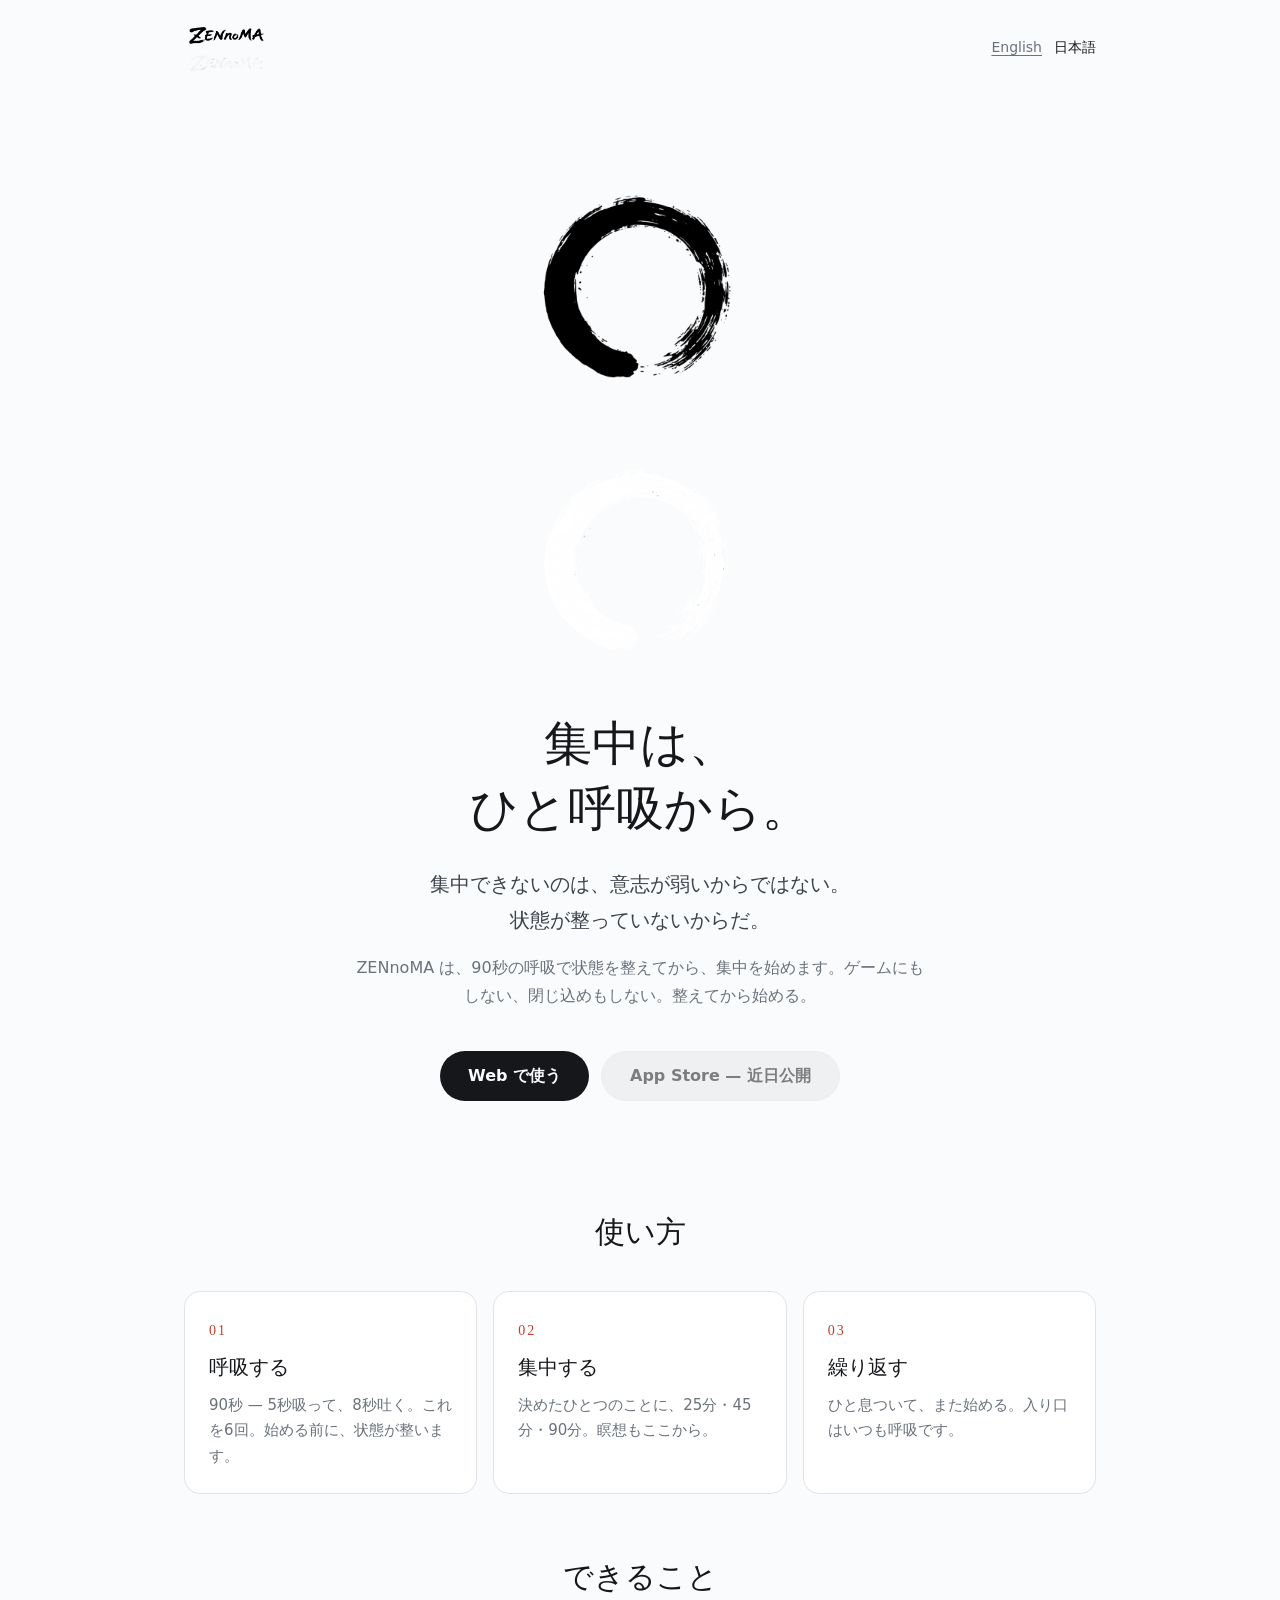
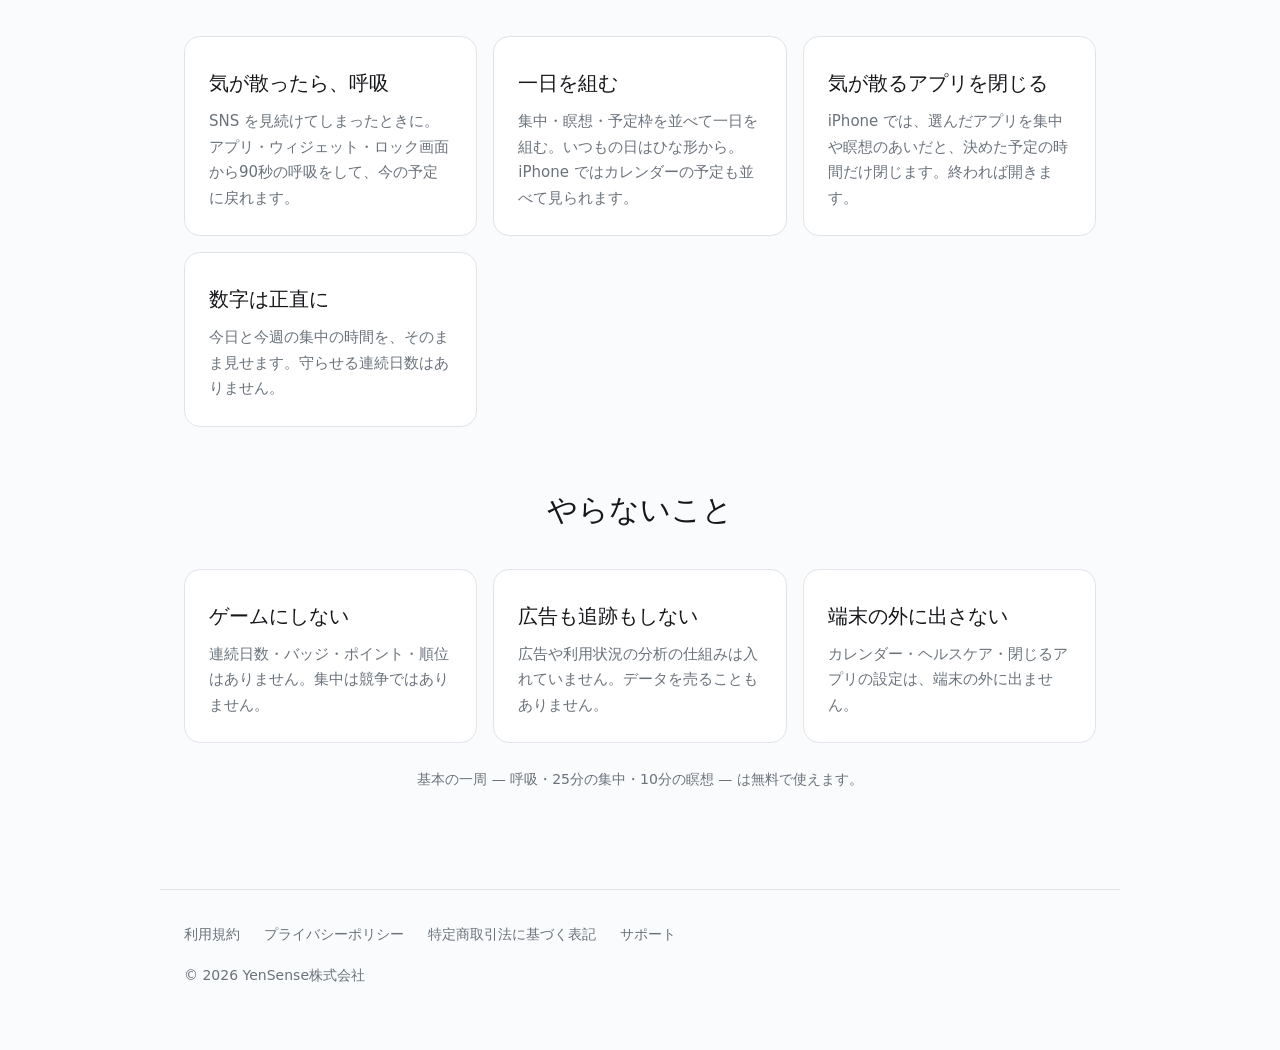
==== ja/index.html @ 7a1404ad "公開（ZENnoMA 9e57c25）" ====
<!doctype html>
<html lang="ja">
<head>
<meta charset="utf-8">
<meta name="viewport" content="width=device-width, initial-scale=1">
<title>ZENnoMA — 整えてから、集中する。</title>
<meta name="description" content="ZENnoMA は90秒の呼吸で状態を整えてから、集中を始めるアプリです。連続日数も広告も追跡もありません。">
<link rel="stylesheet" href="/site.css">
<link rel="icon" href="/assets/icon-192.png">
<link rel="apple-touch-icon" href="/assets/apple-touch-icon.png">
<link rel="alternate" hreflang="en" href="https://zennoma.com/">
<link rel="alternate" hreflang="ja" href="https://zennoma.com/ja">
<link rel="alternate" hreflang="x-default" href="https://zennoma.com/">
</head>
<body>
<header class="top">
  <a class="wordmark" href="/ja"><img class="on-paper" src="/assets/brand-on-paper.png" alt="ZENnoMA" width="84" height="28"><img class="on-ink" src="/assets/brand-on-ink.png" alt="ZENnoMA" width="84" height="28"></a>
  <div class="lang"><a href="/" hreflang="en" lang="en">English</a><span>日本語</span></div>
</header>
<main>
<section class="hero">
  <img class="enso on-paper" src="/assets/enso-on-paper.png" alt="" width="240" height="240">
  <img class="enso on-ink" src="/assets/enso-on-ink.png" alt="" width="240" height="240">
  <h1>集中は、<br>ひと呼吸から。</h1>
  <p class="claim">集中できないのは、意志が弱いからではない。<br>状態が整っていないからだ。</p>
  <p class="lead">ZENnoMA は、90秒の呼吸で状態を整えてから、集中を始めます。ゲームにもしない、閉じ込めもしない。整えてから始める。</p>
  <div class="cta">
    <a class="button primary" href="https://app.zennoma.com">Web で使う</a>
    <span class="button quiet soon" aria-disabled="true">App Store — 近日公開</span>
  </div>
</section>

<section class="section" aria-labelledby="how">
  <h2 id="how">使い方</h2>
  <ol class="steps">
    <li><span class="num">01</span><h3>呼吸する</h3><p>90秒 — 5秒吸って、8秒吐く。これを6回。始める前に、状態が整います。</p></li>
    <li><span class="num">02</span><h3>集中する</h3><p>決めたひとつのことに、25分・45分・90分。瞑想もここから。</p></li>
    <li><span class="num">03</span><h3>繰り返す</h3><p>ひと息ついて、また始める。入り口はいつも呼吸です。</p></li>
  </ol>
</section>

<section class="section" aria-labelledby="inside">
  <h2 id="inside">できること</h2>
  <ul class="features">
    <li><h3>気が散ったら、呼吸</h3><p>SNS を見続けてしまったときに。アプリ・ウィジェット・ロック画面から90秒の呼吸をして、今の予定に戻れます。</p></li>
    <li><h3>一日を組む</h3><p>集中・瞑想・予定枠を並べて一日を組む。いつもの日はひな形から。iPhone ではカレンダーの予定も並べて見られます。</p></li>
    <li><h3>気が散るアプリを閉じる</h3><p>iPhone では、選んだアプリを集中や瞑想のあいだと、決めた予定の時間だけ閉じます。終われば開きます。</p></li>
    <li><h3>数字は正直に</h3><p>今日と今週の集中の時間を、そのまま見せます。守らせる連続日数はありません。</p></li>
  </ul>
</section>

<section class="section" aria-labelledby="promise">
  <h2 id="promise">やらないこと</h2>
  <ul class="promises">
    <li><h3>ゲームにしない</h3><p>連続日数・バッジ・ポイント・順位はありません。集中は競争ではありません。</p></li>
    <li><h3>広告も追跡もしない</h3><p>広告や利用状況の分析の仕組みは入れていません。データを売ることもありません。</p></li>
    <li><h3>端末の外に出さない</h3><p>カレンダー・ヘルスケア・閉じるアプリの設定は、端末の外に出ません。</p></li>
  </ul>
  <p class="note">基本の一周 — 呼吸・25分の集中・10分の瞑想 — は無料で使えます。</p>
</section>
</main>
<footer class="foot">
  <nav><a href="/ja/terms">利用規約</a><a href="/ja/privacy">プライバシーポリシー</a><a href="/ja/legal">特定商取引法に基づく表記</a><a href="/ja/support">サポート</a></nav>
  <p>© 2026 YenSense株式会社</p>
</footer>
</body>
</html>
---- site.css ----
/* zennoma.com の見た目（D233）— LP と規約類で共通。
   色はアプリと同じ（shared/tokens.json）— 端末が暗い表示なら墨、明るい表示なら白。
   外部の部品・フォントは読み込まない（アプリと同じく、外に何も取りに行かないページにする）。
   【要記入】/[TBD] の印（.todo）は公開前にすべて差し替える — 目立つ色にしてある */

:root {
  --bg: #fafbfc;
  --surface: #ffffff;
  --ink: #15171a;
  --ink2: #3c434a;
  --ink3: #6a727b;
  --hair: #e0e4e8;
  --accent: #c0402a;
  --serif: "Hiragino Mincho ProN", "Yu Mincho", "Noto Serif JP", serif;
  --sans: -apple-system, BlinkMacSystemFont, "Hiragino Sans", "Hiragino Kaku Gothic ProN", "Noto Sans JP", system-ui, sans-serif;
  color-scheme: light dark;
}
@media (prefers-color-scheme: dark) {
  :root {
    --bg: #050506;
    --surface: #0b0c0e;
    --ink: #f4f5f6;
    --ink2: #c6cbd0;
    --ink3: #8c939b;
    --hair: #32363b;
    --accent: #c9a96a;
  }
}

* { box-sizing: border-box; }
html { -webkit-text-size-adjust: 100%; }
body {
  margin: 0;
  background: var(--bg);
  color: var(--ink);
  font-family: var(--sans);
  font-size: 16px;
  line-height: 1.8;
}
a { color: inherit; text-underline-offset: 3px; }
img { max-width: 100%; height: auto; }

/* 明るい・暗いで絵を出し分ける（墨の地には白い絵、白い地には墨の絵） */
.on-ink { display: none; }
@media (prefers-color-scheme: dark) {
  .on-ink { display: inline; }
  .on-paper { display: none; }
}

/* ── いちばん上と下 ─────────────────────────────── */
.top {
  max-width: 960px;
  margin: 0 auto;
  padding: 20px 24px;
  display: flex;
  align-items: center;
  justify-content: space-between;
  gap: 16px;
}
.top .wordmark img { height: 28px; width: auto; display: block; }
.lang { font-size: 14px; color: var(--ink3); }
.lang a, .lang span { margin-left: 12px; }
.lang span { color: var(--ink); }

.foot {
  max-width: 960px;
  margin: 96px auto 0;
  padding: 32px 24px 48px;
  border-top: 1px solid var(--hair);
  font-size: 14px;
  color: var(--ink3);
}
.foot nav { display: flex; flex-wrap: wrap; gap: 8px 24px; margin-bottom: 16px; }
.foot nav a { text-decoration: none; }
.foot nav a:hover { text-decoration: underline; }

/* ── LP ─────────────────────────────────────────── */
.hero {
  max-width: 960px;
  margin: 0 auto;
  padding: 72px 24px 48px;
  text-align: center;
}
.hero .enso { width: 240px; margin: 0 auto 32px; display: block; }
.hero h1 {
  font-family: var(--serif);
  font-weight: 400;
  font-size: clamp(32px, 6vw, 48px);
  line-height: 1.35;
  margin: 0 0 24px;
}
.hero .claim {
  font-family: var(--serif);
  font-size: clamp(17px, 2.6vw, 20px);
  color: var(--ink2);
  margin: 0 auto 16px;
  max-width: 36em;
}
.hero .lead { color: var(--ink3); margin: 0 auto 40px; max-width: 36em; }
.cta { display: flex; flex-wrap: wrap; gap: 12px; justify-content: center; }
.button {
  display: inline-flex;
  align-items: center;
  justify-content: center;
  min-height: 50px;
  padding: 0 28px;
  border-radius: 9999px;
  font-weight: 600;
  font-size: 16px;
  text-decoration: none;
}
.button.primary { background: var(--ink); color: var(--bg); }
.button.quiet { background: color-mix(in srgb, var(--ink) 8%, transparent); color: var(--ink); border: 0.5px solid var(--hair); }
.button.soon { opacity: 0.55; pointer-events: none; }

.section {
  max-width: 960px;
  margin: 0 auto;
  padding: 56px 24px 0;
}
.section h2 {
  font-family: var(--serif);
  font-weight: 400;
  font-size: clamp(24px, 4vw, 30px);
  margin: 0 0 32px;
  text-align: center;
}
.steps, .features, .promises {
  list-style: none;
  margin: 0;
  padding: 0;
  display: grid;
  gap: 16px;
  grid-template-columns: repeat(auto-fit, minmax(240px, 1fr));
}
.steps li, .features li, .promises li {
  background: var(--surface);
  border: 0.5px solid var(--hair);
  border-radius: 16px;
  padding: 24px;
}
.steps .num { font-family: var(--serif); color: var(--accent); font-size: 14px; letter-spacing: 2px; }
.steps h3, .features h3, .promises h3 {
  font-family: var(--serif);
  font-weight: 400;
  font-size: 20px;
  margin: 4px 0 8px;
}
.steps p, .features p, .promises p { margin: 0; color: var(--ink3); font-size: 15px; line-height: 1.7; }
.note { text-align: center; color: var(--ink3); font-size: 14px; margin-top: 24px; }

/* ── 規約類 ─────────────────────────────────────── */
.doc {
  max-width: 760px;
  margin: 0 auto;
  padding: 48px 24px 0;
}
.doc h1 {
  font-family: var(--serif);
  font-weight: 400;
  font-size: clamp(26px, 5vw, 34px);
  line-height: 1.4;
  margin: 0 0 8px;
}
.doc .dates { color: var(--ink3); font-size: 14px; margin: 0 0 32px; }
.doc h2 {
  font-size: 18px;
  font-weight: 600;
  margin: 40px 0 12px;
}
.doc h3 { font-size: 16px; font-weight: 600; margin: 24px 0 8px; }
.doc p, .doc li { color: var(--ink2); }
.doc ol, .doc ul { padding-left: 1.4em; }
.doc li { margin: 6px 0; }
.doc .summary {
  background: var(--surface);
  border: 0.5px solid var(--hair);
  border-radius: 16px;
  padding: 20px 24px;
  margin: 0 0 32px;
}
.doc .summary ul { margin: 8px 0 0; }
.doc table { width: 100%; border-collapse: collapse; margin: 16px 0; }
.doc th, .doc td {
  text-align: left;
  vertical-align: top;
  padding: 14px 12px;
  border-bottom: 0.5px solid var(--hair);
  color: var(--ink2);
  font-size: 15px;
}
.doc th { width: 32%; color: var(--ink); font-weight: 600; }
@media (max-width: 560px) {
  .doc th, .doc td { display: block; width: 100%; padding: 8px 0; border: none; }
  .doc td { padding-bottom: 16px; border-bottom: 0.5px solid var(--hair); }
}

/* 公開前に差し替える印 */
.todo {
  background: #ffe35c;
  color: #15171a;
  padding: 0 4px;
  border-radius: 4px;
  font-weight: 600;
}
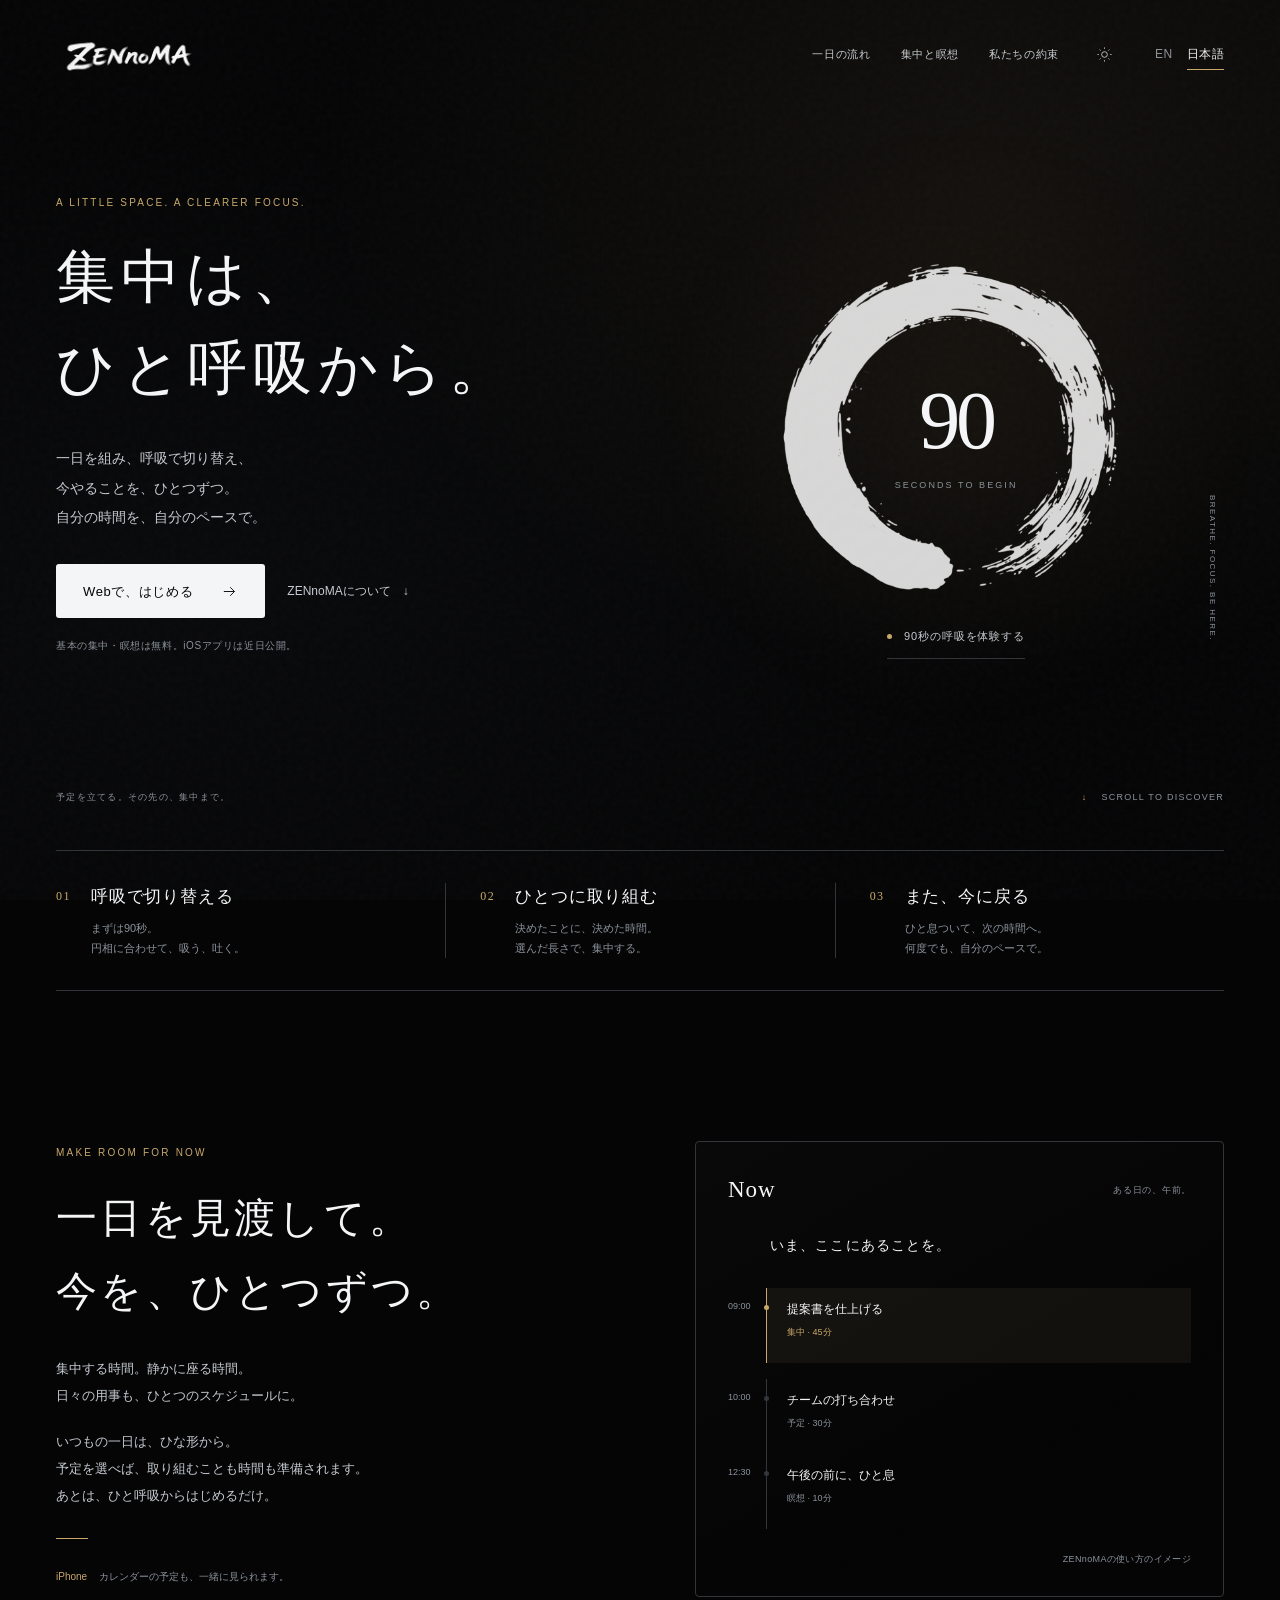
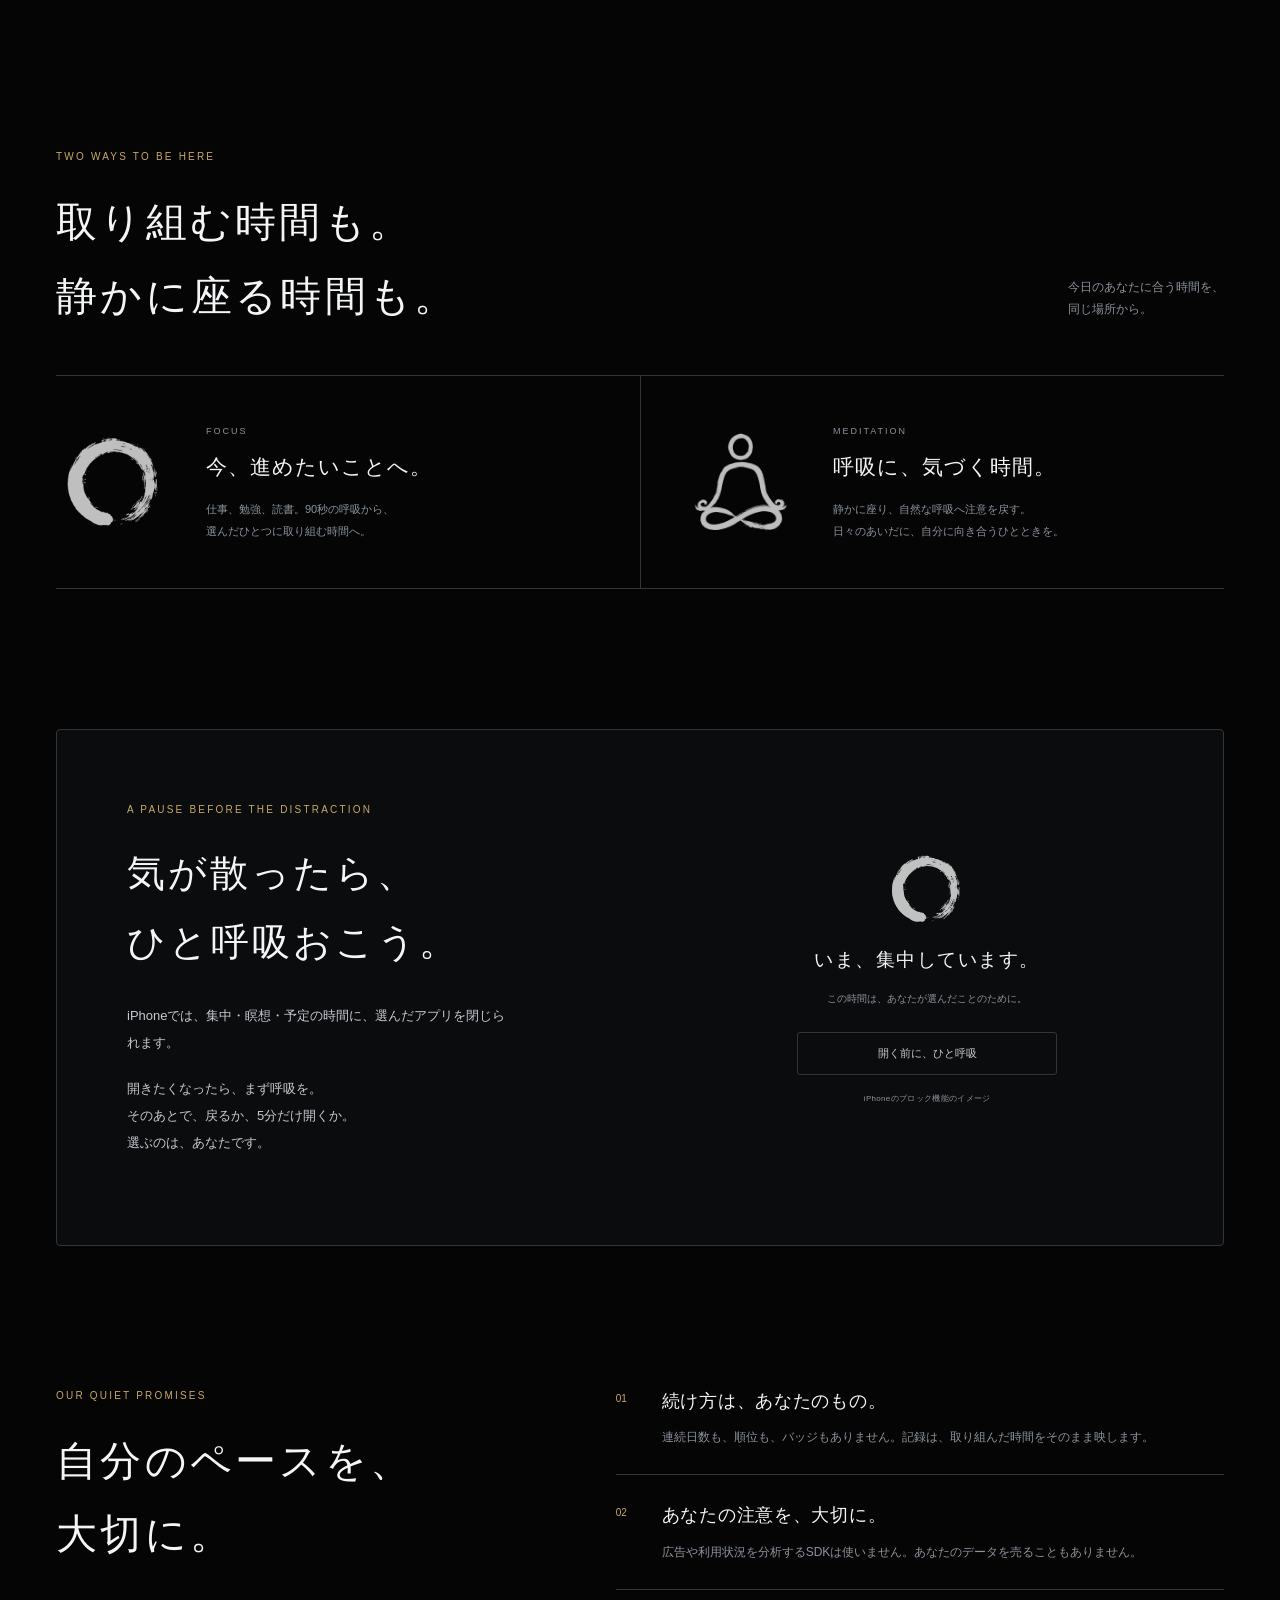
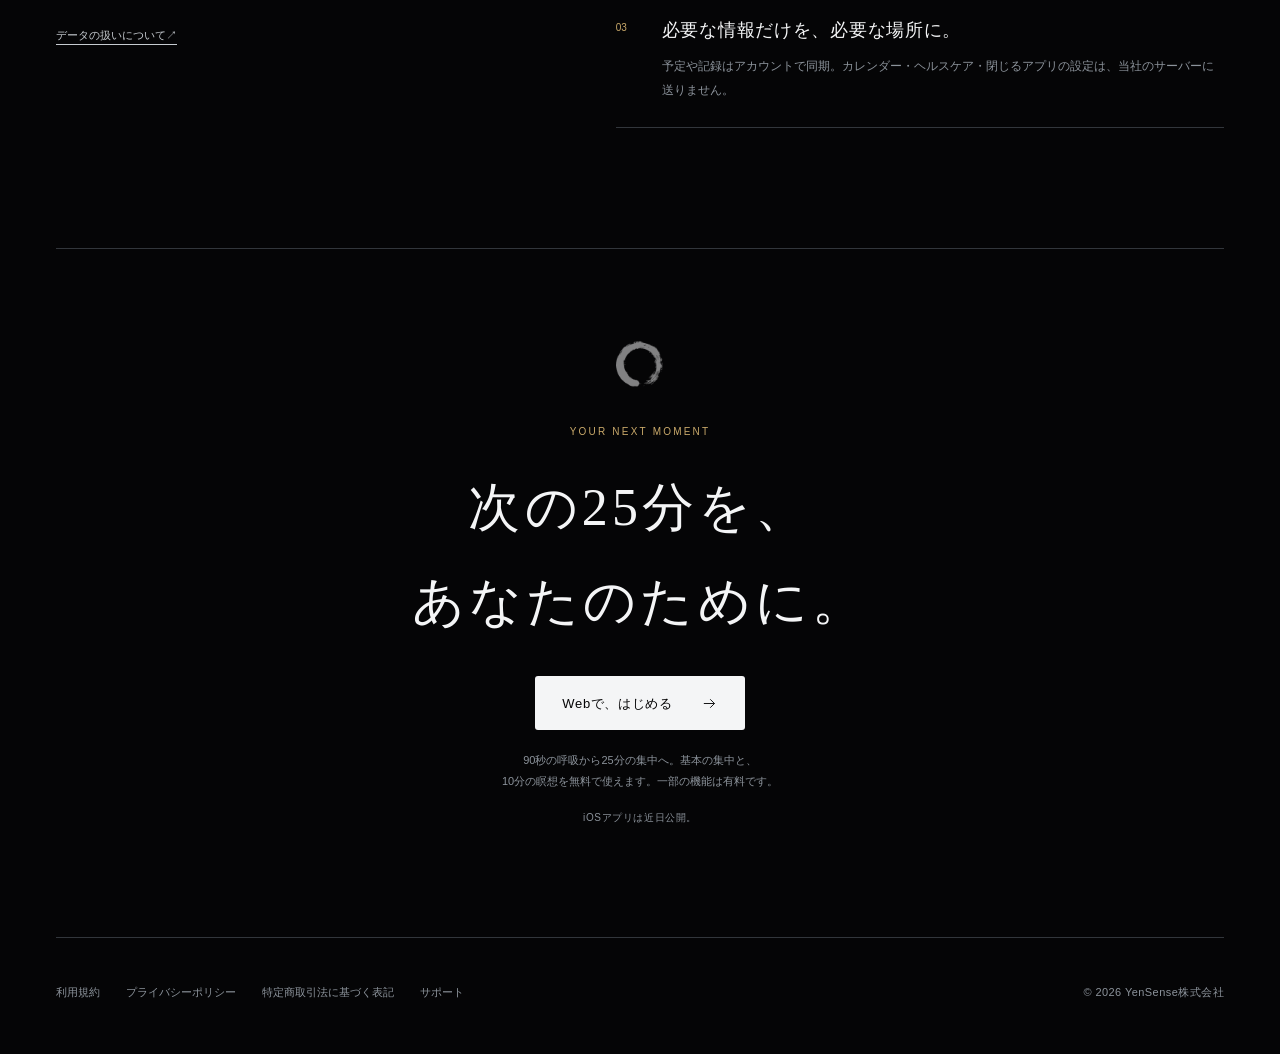
==== commit b4805f96: "公開（ZENnoMA d6d2232）" ====
--- a/ja/index.html
+++ b/ja/index.html
@@ -3,65 +3,95 @@
 <head>
 <meta charset="utf-8">
 <meta name="viewport" content="width=device-width, initial-scale=1">
-<title>ZENnoMA — 整えてから、集中する。</title>
-<meta name="description" content="ZENnoMA は90秒の呼吸で状態を整えてから、集中を始めるアプリです。連続日数も広告も追跡もありません。">
+<title>ZENnoMA — 集中は、ひと呼吸から。</title>
+<meta name="description" content="一日を組み、90秒の呼吸から集中へ。ZENnoMAは、スケジュール・集中・瞑想をつなぐアプリ。自分の時間を、自分のペースで。">
+<meta name="theme-color" content="#050506">
+<meta property="og:title" content="ZENnoMA — 集中は、ひと呼吸から。">
+<meta property="og:description" content="一日を組み、90秒の呼吸から集中へ。ZENnoMAは、スケジュール・集中・瞑想をつなぐアプリ。自分の時間を、自分のペースで。">
+<meta property="og:type" content="website">
+<meta property="og:url" content="https://zennoma.com/ja/">
+<link rel="canonical" href="https://zennoma.com/ja/">
 <link rel="stylesheet" href="/site.css">
+<link rel="stylesheet" href="/landing.css">
 <link rel="icon" href="/assets/icon-192.png">
 <link rel="apple-touch-icon" href="/assets/apple-touch-icon.png">
 <link rel="alternate" hreflang="en" href="https://zennoma.com/">
-<link rel="alternate" hreflang="ja" href="https://zennoma.com/ja">
+<link rel="alternate" hreflang="ja" href="https://zennoma.com/ja/">
 <link rel="alternate" hreflang="x-default" href="https://zennoma.com/">
+<script src="/site.js" defer></script>
 </head>
-<body>
+<body class="landing">
+<a class="skip-link" href="#main">本文へ移動</a>
+<div class="atmosphere" aria-hidden="true"></div>
 <header class="top">
-  <a class="wordmark" href="/ja"><img class="on-paper" src="/assets/brand-on-paper.png" alt="ZENnoMA" width="84" height="28"><img class="on-ink" src="/assets/brand-on-ink.png" alt="ZENnoMA" width="84" height="28"></a>
-  <div class="lang"><a href="/" hreflang="en" lang="en">English</a><span>日本語</span></div>
+  <a class="wordmark" href="/ja/" aria-label="ZENnoMA"><img class="on-ink" src="/assets/brand-on-ink.png" alt="" width="144" height="48"><img class="on-paper" src="/assets/brand-on-paper.png" alt="" width="144" height="48"></a>
+  <nav class="site-nav" aria-label="ページ内の案内"><a href="#flow">一日の流れ</a><a href="#practice">集中と瞑想</a><a href="#promise">私たちの約束</a></nav>
+  <div class="top-actions">
+    <button class="theme-toggle" type="button" data-theme-toggle aria-label="白の外観にする" hidden><svg class="sun" viewBox="0 0 24 24" fill="none" stroke="currentColor" stroke-width="1" aria-hidden="true"><circle cx="12" cy="12" r="4"></circle><path d="M12 2v2m0 16v2M2 12h2m16 0h2M5 5l1.5 1.5m11 11L19 19M5 19l1.5-1.5m11-11L19 5"></path></svg><svg class="moon" viewBox="0 0 24 24" fill="none" stroke="currentColor" stroke-width="1" aria-hidden="true"><path d="M20 15.5A8.5 8.5 0 0 1 8.5 4 8.5 8.5 0 1 0 20 15.5Z"></path></svg></button>
+    <nav class="lang" aria-label="言語"><a href="/" hreflang="en" lang="en">EN</a><span aria-current="page">日本語</span></nav>
+  </div>
 </header>
-<main>
-<section class="hero">
-  <img class="enso on-paper" src="/assets/enso-on-paper.png" alt="" width="240" height="240">
-  <img class="enso on-ink" src="/assets/enso-on-ink.png" alt="" width="240" height="240">
-  <h1>集中は、<br>ひと呼吸から。</h1>
-  <p class="claim">集中できないのは、意志が弱いからではない。<br>状態が整っていないからだ。</p>
-  <p class="lead">ZENnoMA は、90秒の呼吸で状態を整えてから、集中を始めます。ゲームにもしない、閉じ込めもしない。整えてから始める。</p>
-  <div class="cta">
-    <a class="button primary" href="https://app.zennoma.com">Web で使う</a>
-    <span class="button quiet soon" aria-disabled="true">App Store — 近日公開</span>
-  </div>
-</section>
-
-<section class="section" aria-labelledby="how">
-  <h2 id="how">使い方</h2>
-  <ol class="steps">
-    <li><span class="num">01</span><h3>呼吸する</h3><p>90秒 — 5秒吸って、8秒吐く。これを6回。始める前に、状態が整います。</p></li>
-    <li><span class="num">02</span><h3>集中する</h3><p>決めたひとつのことに、25分・45分・90分。瞑想もここから。</p></li>
-    <li><span class="num">03</span><h3>繰り返す</h3><p>ひと息ついて、また始める。入り口はいつも呼吸です。</p></li>
+<main id="main" class="wrap">
+  <section class="hero" aria-labelledby="hero-title">
+    <div class="hero-copy">
+      <p class="eyebrow" lang="en">A little space. A clearer focus.</p>
+      <h1 id="hero-title">集中は、<br>ひと呼吸から。</h1>
+      <p class="hero-intro">一日を組み、呼吸で切り替え、<br>今やることを、ひとつずつ。<br>自分の時間を、自分のペースで。</p>
+      <div class="cta"><a class="button primary" href="https://app.zennoma.com">Webで、はじめる<svg viewBox="0 0 24 24" fill="none" stroke="currentColor" stroke-width="1.3" aria-hidden="true"><path d="M4 12h15m-6-6 6 6-6 6"></path></svg></a><a class="text-link" href="#flow">ZENnoMAについて <span aria-hidden="true">↓</span></a></div>
+      <p class="availability">基本の集中・瞑想は無料。iOSアプリは近日公開。</p>
+    </div>
+    <div class="hero-visual">
+      <div class="enso-stage">
+        <img class="on-ink" src="/assets/enso-on-ink.png" alt="" width="640" height="640"><img class="on-paper" src="/assets/enso-on-paper.png" alt="" width="640" height="640">
+        <div class="enso-content"><div data-breath-initial><div class="breath-number">90</div><p class="breath-unit" lang="en">Seconds to begin</p></div><div data-breath-guide hidden><p class="breath-phase" data-breath-phase aria-live="polite" aria-atomic="true"></p><span class="breath-progress" data-breath-progress></span></div></div>
+      </div>
+      <button class="breath-toggle" type="button" data-breath-toggle aria-pressed="false" hidden><span class="breath-dot" aria-hidden="true"></span><span data-breath-toggle-label>90秒の呼吸を体験する</span></button>
+      <span class="visual-caption" lang="en" aria-hidden="true">BREATHE. FOCUS. BE HERE.</span>
+    </div>
+  </section>
+  <div class="hero-bottom"><p>予定を立てる。その先の、集中まで。</p><a href="#flow"><span aria-hidden="true">↓</span> SCROLL TO DISCOVER</a></div>
+  <ol class="steps reveal">
+    <li><span class="step-number">01</span><div><h2>呼吸で切り替える</h2><p>まずは90秒。<br>円相に合わせて、吸う、吐く。</p></div></li>
+    <li><span class="step-number">02</span><div><h2>ひとつに取り組む</h2><p>決めたことに、決めた時間。<br>選んだ長さで、集中する。</p></div></li>
+    <li><span class="step-number">03</span><div><h2>また、今に戻る</h2><p>ひと息ついて、次の時間へ。<br>何度でも、自分のペースで。</p></div></li>
   </ol>
-</section>
-
-<section class="section" aria-labelledby="inside">
-  <h2 id="inside">できること</h2>
-  <ul class="features">
-    <li><h3>気が散ったら、呼吸</h3><p>SNS を見続けてしまったときに。アプリ・ウィジェット・ロック画面から90秒の呼吸をして、今の予定に戻れます。</p></li>
-    <li><h3>一日を組む</h3><p>集中・瞑想・予定枠を並べて一日を組む。いつもの日はひな形から。iPhone ではカレンダーの予定も並べて見られます。</p></li>
-    <li><h3>気が散るアプリを閉じる</h3><p>iPhone では、選んだアプリを集中や瞑想のあいだと、決めた予定の時間だけ閉じます。終われば開きます。</p></li>
-    <li><h3>数字は正直に</h3><p>今日と今週の集中の時間を、そのまま見せます。守らせる連続日数はありません。</p></li>
-  </ul>
-</section>
-
-<section class="section" aria-labelledby="promise">
-  <h2 id="promise">やらないこと</h2>
-  <ul class="promises">
-    <li><h3>ゲームにしない</h3><p>連続日数・バッジ・ポイント・順位はありません。集中は競争ではありません。</p></li>
-    <li><h3>広告も追跡もしない</h3><p>広告や利用状況の分析の仕組みは入れていません。データを売ることもありません。</p></li>
-    <li><h3>端末の外に出さない</h3><p>カレンダー・ヘルスケア・閉じるアプリの設定は、端末の外に出ません。</p></li>
-  </ul>
-  <p class="note">基本の一周 — 呼吸・25分の集中・10分の瞑想 — は無料で使えます。</p>
-</section>
+  <section id="flow" class="story" aria-labelledby="flow-title">
+    <div class="reveal"><p class="eyebrow" lang="en">Make room for now</p><h2 class="section-title" id="flow-title">一日を見渡して。<br>今を、ひとつずつ。</h2><div class="section-copy"><p>集中する時間。静かに座る時間。<br>日々の用事も、ひとつのスケジュールに。</p><p>いつもの一日は、ひな形から。<br>予定を選べば、取り組むことも時間も準備されます。<br>あとは、ひと呼吸からはじめるだけ。</p></div><div class="small-rule"></div><p class="inline-note"><span>iPhone</span> カレンダーの予定も、一緒に見られます。</p></div>
+    <div class="day-preview reveal" role="img" aria-label="スケジュールの表示例。9時から提案書に45分集中、10時に打ち合わせ、12時半に10分瞑想。">
+      <div class="preview-head"><span class="preview-title">Now</span><span class="preview-date">ある日の、午前。</span></div>
+      <p class="preview-quote">いま、ここにあることを。</p>
+      <div class="day-line current"><span class="day-time">09:00</span><div class="day-band"><strong>提案書を仕上げる</strong><small>集中 · 45分</small></div></div>
+      <div class="day-line"><span class="day-time">10:00</span><div class="day-band"><strong>チームの打ち合わせ</strong><small>予定 · 30分</small></div></div>
+      <div class="day-line"><span class="day-time">12:30</span><div class="day-band"><strong>午後の前に、ひと息</strong><small>瞑想 · 10分</small></div></div>
+      <p class="preview-caption">ZENnoMAの使い方のイメージ</p>
+    </div>
+  </section>
+  <section id="practice" class="practice-section" aria-labelledby="practice-title">
+    <div class="section-heading reveal"><div><p class="eyebrow" lang="en">Two ways to be here</p><h2 id="practice-title" class="section-title">取り組む時間も。<br>静かに座る時間も。</h2></div><p>今日のあなたに合う時間を、<br>同じ場所から。</p></div>
+    <div class="practices reveal">
+      <article class="practice"><div class="practice-image" aria-hidden="true"><img class="on-ink" src="/assets/enso-on-ink.png" alt="" width="116" height="116" loading="lazy"><img class="on-paper" src="/assets/enso-on-paper.png" alt="" width="116" height="116" loading="lazy"></div><div><p class="eyebrow" lang="en">Focus</p><h3>今、進めたいことへ。</h3><p>仕事、勉強、読書。90秒の呼吸から、<br>選んだひとつに取り組む時間へ。</p></div></article>
+      <article class="practice"><div class="practice-image" aria-hidden="true"><img class="on-ink" src="/assets/meditation-on-ink.png" alt="" width="116" height="116" loading="lazy"><img class="on-paper" src="/assets/meditation-on-paper.png" alt="" width="116" height="116" loading="lazy"></div><div><p class="eyebrow" lang="en">Meditation</p><h3>呼吸に、気づく時間。</h3><p>静かに座り、自然な呼吸へ注意を戻す。<br>日々のあいだに、自分に向き合うひとときを。</p></div></article>
+    </div>
+  </section>
+  <section class="blocking reveal" aria-labelledby="blocking-title">
+    <div><p class="eyebrow" lang="en">A pause before the distraction</p><h2 id="blocking-title" class="section-title">気が散ったら、<br>ひと呼吸おこう。</h2><div class="section-copy"><p>iPhoneでは、集中・瞑想・予定の時間に、選んだアプリを閉じられます。</p><p>開きたくなったら、まず呼吸を。<br>そのあとで、戻るか、5分だけ開くか。<br>選ぶのは、あなたです。</p></div></div>
+    <div class="shield-preview" role="img" aria-label="ブロック機能のイメージ。集中中のアプリを開く前に、呼吸するための案内が表示されます。"><img class="on-ink" src="/assets/enso-on-ink.png" alt="" width="88" height="88" loading="lazy"><img class="on-paper" src="/assets/enso-on-paper.png" alt="" width="88" height="88" loading="lazy"><h3>いま、集中しています。</h3><p>この時間は、あなたが選んだことのために。</p><div class="shield-choice">開く前に、ひと呼吸</div><p class="preview-caption">iPhoneのブロック機能のイメージ</p></div>
+  </section>
+  <section id="promise" class="promise-section" aria-labelledby="promise-title">
+    <div class="reveal"><p class="eyebrow" lang="en">Our quiet promises</p><h2 id="promise-title" class="section-title">自分のペースを、<br>大切に。</h2><a class="promise-link" href="/ja/privacy">データの扱いについて <span aria-hidden="true"> ↗</span></a></div>
+    <ol class="promises reveal">
+      <li><span class="promise-number">01</span><div><h3>続け方は、あなたのもの。</h3><p>連続日数も、順位も、バッジもありません。記録は、取り組んだ時間をそのまま映します。</p></div></li>
+      <li><span class="promise-number">02</span><div><h3>あなたの注意を、大切に。</h3><p>広告や利用状況を分析するSDKは使いません。あなたのデータを売ることもありません。</p></div></li>
+      <li><span class="promise-number">03</span><div><h3>必要な情報だけを、必要な場所に。</h3><p>予定や記録はアカウントで同期。カレンダー・ヘルスケア・閉じるアプリの設定は、当社のサーバーに送りません。</p></div></li>
+    </ol>
+  </section>
+  <section class="closing reveal" aria-labelledby="closing-title">
+    <img class="closing-mark on-ink" src="/assets/enso-on-ink.png" alt="" width="60" height="60" loading="lazy"><img class="closing-mark on-paper" src="/assets/enso-on-paper.png" alt="" width="60" height="60" loading="lazy">
+    <p class="eyebrow" lang="en">Your next moment</p><h2 class="section-title" id="closing-title">次の25分を、<br>あなたのために。</h2>
+    <a class="button primary" href="https://app.zennoma.com">Webで、はじめる<svg viewBox="0 0 24 24" fill="none" stroke="currentColor" stroke-width="1.3" aria-hidden="true"><path d="M4 12h15m-6-6 6 6-6 6"></path></svg></a>
+    <p class="note">90秒の呼吸から25分の集中へ。基本の集中と、<br>10分の瞑想を無料で使えます。一部の機能は有料です。</p><p class="availability">iOSアプリは近日公開。</p>
+  </section>
 </main>
-<footer class="foot">
-  <nav><a href="/ja/terms">利用規約</a><a href="/ja/privacy">プライバシーポリシー</a><a href="/ja/legal">特定商取引法に基づく表記</a><a href="/ja/support">サポート</a></nav>
-  <p>© 2026 YenSense株式会社</p>
-</footer>
+<footer class="foot"><nav aria-label="運営情報"><a href="/ja/terms">利用規約</a><a href="/ja/privacy">プライバシーポリシー</a><a href="/ja/legal">特定商取引法に基づく表記</a><a href="/ja/support">サポート</a></nav><p>© 2026 YenSense株式会社</p></footer>
 </body>
 </html>
--- a/site.css
+++ b/site.css
@@ -1,205 +1,80 @@
-/* zennoma.com の見た目（D233）— LP と規約類で共通。
-   色はアプリと同じ（shared/tokens.json）— 端末が暗い表示なら墨、明るい表示なら白。
-   外部の部品・フォントは読み込まない（アプリと同じく、外に何も取りに行かないページにする）。
-   【要記入】/[TBD] の印（.todo）は公開前にすべて差し替える — 目立つ色にしてある */
-
+/* サイト共通。色は shared/tokens.json の青墨・白・金・朱に合わせる。 */
 :root {
-  --bg: #fafbfc;
-  --surface: #ffffff;
-  --ink: #15171a;
-  --ink2: #3c434a;
-  --ink3: #6a727b;
-  --hair: #e0e4e8;
-  --accent: #c0402a;
-  --serif: "Hiragino Mincho ProN", "Yu Mincho", "Noto Serif JP", serif;
-  --sans: -apple-system, BlinkMacSystemFont, "Hiragino Sans", "Hiragino Kaku Gothic ProN", "Noto Sans JP", system-ui, sans-serif;
-  color-scheme: light dark;
+  color-scheme: dark;
+  --bg: #050506; --surface: #0b0c0e; --ink: #f4f5f6; --ink2: #c6cbd0;
+  --ink3: #8c939b; --hair: #32363b; --accent: #c9a96a; --accent-soft: #c9a96a12;
+  --serif: "Hiragino Mincho ProN", "Yu Mincho", "Noto Serif JP", Georgia, serif;
+  --sans: "Hiragino Sans", "Hiragino Kaku Gothic ProN", "Yu Gothic", "Noto Sans JP", -apple-system, BlinkMacSystemFont, sans-serif;
 }
-@media (prefers-color-scheme: dark) {
-  :root {
-    --bg: #050506;
-    --surface: #0b0c0e;
-    --ink: #f4f5f6;
-    --ink2: #c6cbd0;
-    --ink3: #8c939b;
-    --hair: #32363b;
-    --accent: #c9a96a;
-  }
+html[data-theme="light"] {
+  color-scheme: light;
+  --bg: #fafbfc; --surface: #ffffff; --ink: #15171a; --ink2: #3c434a;
+  --ink3: #6a727b; --hair: #e0e4e8; --accent: #c0402a; --accent-soft: #c0402a0a;
 }
-
 * { box-sizing: border-box; }
-html { -webkit-text-size-adjust: 100%; }
-body {
-  margin: 0;
-  background: var(--bg);
-  color: var(--ink);
-  font-family: var(--sans);
-  font-size: 16px;
-  line-height: 1.8;
-}
-a { color: inherit; text-underline-offset: 3px; }
+[hidden] { display: none !important; }
+html { -webkit-text-size-adjust: 100%; scroll-behavior: smooth; scroll-padding-top: 32px; }
+body { margin: 0; background: var(--bg); color: var(--ink); font: 300 15px/1.9 var(--sans); -webkit-font-smoothing: antialiased; }
+button, input { font: inherit; }
+button, a { -webkit-tap-highlight-color: transparent; }
+a { color: inherit; text-underline-offset: 5px; }
+button { color: inherit; }
 img { max-width: 100%; height: auto; }
-
-/* 明るい・暗いで絵を出し分ける（墨の地には白い絵、白い地には墨の絵） */
-.on-ink { display: none; }
-@media (prefers-color-scheme: dark) {
-  .on-ink { display: inline; }
-  .on-paper { display: none; }
-}
-
-/* ── いちばん上と下 ─────────────────────────────── */
-.top {
-  max-width: 960px;
-  margin: 0 auto;
-  padding: 20px 24px;
-  display: flex;
-  align-items: center;
-  justify-content: space-between;
-  gap: 16px;
-}
-.top .wordmark img { height: 28px; width: auto; display: block; }
-.lang { font-size: 14px; color: var(--ink3); }
-.lang a, .lang span { margin-left: 12px; }
-.lang span { color: var(--ink); }
-
-.foot {
-  max-width: 960px;
-  margin: 96px auto 0;
-  padding: 32px 24px 48px;
-  border-top: 1px solid var(--hair);
-  font-size: 14px;
-  color: var(--ink3);
-}
-.foot nav { display: flex; flex-wrap: wrap; gap: 8px 24px; margin-bottom: 16px; }
-.foot nav a { text-decoration: none; }
-.foot nav a:hover { text-decoration: underline; }
-
-/* ── LP ─────────────────────────────────────────── */
-.hero {
-  max-width: 960px;
-  margin: 0 auto;
-  padding: 72px 24px 48px;
-  text-align: center;
-}
-.hero .enso { width: 240px; margin: 0 auto 32px; display: block; }
-.hero h1 {
-  font-family: var(--serif);
-  font-weight: 400;
-  font-size: clamp(32px, 6vw, 48px);
-  line-height: 1.35;
-  margin: 0 0 24px;
-}
-.hero .claim {
-  font-family: var(--serif);
-  font-size: clamp(17px, 2.6vw, 20px);
-  color: var(--ink2);
-  margin: 0 auto 16px;
-  max-width: 36em;
-}
-.hero .lead { color: var(--ink3); margin: 0 auto 40px; max-width: 36em; }
-.cta { display: flex; flex-wrap: wrap; gap: 12px; justify-content: center; }
-.button {
-  display: inline-flex;
-  align-items: center;
-  justify-content: center;
-  min-height: 50px;
-  padding: 0 28px;
-  border-radius: 9999px;
-  font-weight: 600;
-  font-size: 16px;
-  text-decoration: none;
-}
+button, summary { cursor: pointer; }
+::selection { background: var(--accent); color: var(--bg); }
+:focus-visible { outline: 2px solid var(--accent); outline-offset: 6px; }
+.on-paper { display: none !important; }
+html[data-theme="light"] .on-paper { display: block !important; }
+html[data-theme="light"] .on-ink { display: none !important; }
+.skip-link { position: absolute; top: -80px; left: 20px; z-index: 10; padding: 12px 20px; background: var(--ink); color: var(--bg); }
+.skip-link:focus { top: 12px; }
+.top { position: relative; z-index: 2; max-width: 1248px; margin: auto; padding: 28px 40px; display: flex; align-items: center; justify-content: space-between; gap: 24px; }
+.wordmark { display: inline-flex; align-items: center; min-height: 44px; flex-shrink: 0; }
+.top .wordmark img { width: 144px; height: 48px; object-fit: contain; }
+.lang { display: flex; align-items: center; gap: 14px; font-size: 12px; letter-spacing: .04em; color: var(--ink3); }
+.lang a, .lang span { display: inline-flex; min-height: 44px; align-items: center; text-decoration: none; }
+.lang span, .lang a:hover { color: var(--ink); }
+.lang span { position: relative; }
+.lang span::after { content: ""; position: absolute; bottom: 6px; left: 0; right: 0; height: 1px; background: var(--accent); }
+.foot { position: relative; max-width: 1168px; margin: 96px auto 0; padding: 32px 0 40px; border-top: 1px solid var(--hair); font-size: 11px; color: var(--ink3); }
+.foot nav { display: flex; flex-wrap: wrap; gap: 8px 26px; }
+.foot nav a { display: inline-flex; align-items: center; min-height: 44px; text-decoration: none; }
+.foot nav a:hover { color: var(--ink); }
+.foot p { margin: 12px 0 0; letter-spacing: .04em; }
+.button { display: inline-flex; justify-content: center; align-items: center; gap: 28px; min-height: 54px; padding: 12px 26px; border: 1px solid transparent; border-radius: 3px; font: 500 13px/1.5 var(--sans); letter-spacing: .05em; text-decoration: none; transition: opacity .2s, background .2s; }
+.button:hover { opacity: .8; }
 .button.primary { background: var(--ink); color: var(--bg); }
-.button.quiet { background: color-mix(in srgb, var(--ink) 8%, transparent); color: var(--ink); border: 0.5px solid var(--hair); }
-.button.soon { opacity: 0.55; pointer-events: none; }
-
-.section {
-  max-width: 960px;
-  margin: 0 auto;
-  padding: 56px 24px 0;
-}
-.section h2 {
-  font-family: var(--serif);
-  font-weight: 400;
-  font-size: clamp(24px, 4vw, 30px);
-  margin: 0 0 32px;
-  text-align: center;
-}
-.steps, .features, .promises {
-  list-style: none;
-  margin: 0;
-  padding: 0;
-  display: grid;
-  gap: 16px;
-  grid-template-columns: repeat(auto-fit, minmax(240px, 1fr));
-}
-.steps li, .features li, .promises li {
-  background: var(--surface);
-  border: 0.5px solid var(--hair);
-  border-radius: 16px;
-  padding: 24px;
-}
-.steps .num { font-family: var(--serif); color: var(--accent); font-size: 14px; letter-spacing: 2px; }
-.steps h3, .features h3, .promises h3 {
-  font-family: var(--serif);
-  font-weight: 400;
-  font-size: 20px;
-  margin: 4px 0 8px;
-}
-.steps p, .features p, .promises p { margin: 0; color: var(--ink3); font-size: 15px; line-height: 1.7; }
-.note { text-align: center; color: var(--ink3); font-size: 14px; margin-top: 24px; }
-
-/* ── 規約類 ─────────────────────────────────────── */
-.doc {
-  max-width: 760px;
-  margin: 0 auto;
-  padding: 48px 24px 0;
-}
-.doc h1 {
-  font-family: var(--serif);
-  font-weight: 400;
-  font-size: clamp(26px, 5vw, 34px);
-  line-height: 1.4;
-  margin: 0 0 8px;
-}
-.doc .dates { color: var(--ink3); font-size: 14px; margin: 0 0 32px; }
-.doc h2 {
-  font-size: 18px;
-  font-weight: 600;
-  margin: 40px 0 12px;
-}
-.doc h3 { font-size: 16px; font-weight: 600; margin: 24px 0 8px; }
+.button.quiet { border-color: var(--hair); background: transparent; color: var(--ink); }
+.button svg { width: 17px; height: 17px; }
+.eyebrow { margin: 0 0 20px; color: var(--accent); font-size: 10px; font-weight: 400; letter-spacing: .22em; text-transform: uppercase; }
+.note { color: var(--ink3); font-size: 12px; }
+/* 規約・サポートは読みやすい幅と同じ書体で揃える。 */
+.doc { max-width: 760px; margin: 0 auto; padding: 72px 24px 0; }
+.doc h1 { font: 400 clamp(26px, 5vw, 38px)/1.5 var(--serif); letter-spacing: .06em; margin: 0 0 12px; }
+.doc .dates { color: var(--ink3); font-size: 12px; margin: 0 0 40px; }
+.doc h2 { font-size: 17px; font-weight: 500; margin: 44px 0 14px; }
+.doc h3 { font-size: 15px; font-weight: 500; margin: 28px 0 10px; }
 .doc p, .doc li { color: var(--ink2); }
 .doc ol, .doc ul { padding-left: 1.4em; }
-.doc li { margin: 6px 0; }
-.doc .summary {
-  background: var(--surface);
-  border: 0.5px solid var(--hair);
-  border-radius: 16px;
-  padding: 20px 24px;
-  margin: 0 0 32px;
+.doc li { margin: 8px 0; }
+.doc .summary { padding: 20px 24px; margin: 32px 0; border-left: 1px solid var(--accent); background: var(--accent-soft); }
+.doc .summary ul { margin: 12px 0 0; }
+.doc table { width: 100%; border-collapse: collapse; margin: 24px 0; }
+.doc th, .doc td { text-align: left; vertical-align: top; padding: 18px 12px; border-bottom: 1px solid var(--hair); color: var(--ink2); font-size: 14px; overflow-wrap: anywhere; }
+.doc th { width: 32%; color: var(--ink); font-weight: 500; }
+.todo { background: #ffe35c; color: #15171a; padding: 0 4px; border-radius: 4px; font-weight: 600; }
+@media (max-width: 1248px) { .foot { margin-left: 40px; margin-right: 40px; } }
+@media (max-width: 600px) {
+  .top { padding: 18px 24px; gap: 16px; }
+  .top .wordmark img { width: 120px; height: 40px; }
+  .foot { margin: 64px 24px 0; padding-bottom: 28px; }
+  .foot nav { gap: 0 20px; }
+  .doc { padding-top: 40px; }
+  .doc th, .doc td { display: block; width: 100%; padding: 8px 0; border: none; }
+  .doc th { padding-top: 20px; }
+  .doc td { padding-bottom: 20px; border-bottom: 1px solid var(--hair); }
 }
-.doc .summary ul { margin: 8px 0 0; }
-.doc table { width: 100%; border-collapse: collapse; margin: 16px 0; }
-.doc th, .doc td {
-  text-align: left;
-  vertical-align: top;
-  padding: 14px 12px;
-  border-bottom: 0.5px solid var(--hair);
-  color: var(--ink2);
-  font-size: 15px;
+@media (prefers-reduced-motion: reduce) {
+  html { scroll-behavior: auto; }
+  *, *::before, *::after { animation: none !important; transition: none !important; }
 }
-.doc th { width: 32%; color: var(--ink); font-weight: 600; }
-@media (max-width: 560px) {
-  .doc th, .doc td { display: block; width: 100%; padding: 8px 0; border: none; }
-  .doc td { padding-bottom: 16px; border-bottom: 0.5px solid var(--hair); }
-}
-
-/* 公開前に差し替える印 */
-.todo {
-  background: #ffe35c;
-  color: #15171a;
-  padding: 0 4px;
-  border-radius: 4px;
-  font-weight: 600;
-}
--- a/landing.css
+++ b/landing.css
@@ -0,0 +1,181 @@
+/* LP。アプリと同じ円相・青墨・金の大気。 */
+body.landing { position: relative; isolation: isolate; overflow-x: clip; }
+.atmosphere { position: fixed; z-index: -2; inset: 0; pointer-events: none; overflow: hidden; background: radial-gradient(ellipse at 78% 20%, var(--accent-soft), transparent 48%), radial-gradient(ellipse at 15% 65%, #6575850a, transparent 55%); }
+.atmosphere::after { content: ""; position: absolute; inset: 0; opacity: .055; background-image: url("data:image/svg+xml,%3Csvg viewBox='0 0 180 180' xmlns='http://www.w3.org/2000/svg'%3E%3Cfilter id='n'%3E%3CfeTurbulence type='fractalNoise' baseFrequency='.9' numOctaves='3' stitchTiles='stitch'/%3E%3C/filter%3E%3Cpath fill='%23fff' filter='url(%23n)' opacity='.5' d='M0 0h180v180H0z'/%3E%3C/svg%3E"); }
+.top { padding-top: 30px; }
+.top-actions { display: flex; align-items: center; gap: 28px; }
+.site-nav { display: flex; gap: 30px; margin-left: auto; }
+.site-nav a { display: inline-flex; align-items: center; min-height: 44px; color: var(--ink2); text-decoration: none; font-size: 11px; letter-spacing: .06em; }
+.site-nav a:hover { color: var(--accent); }
+.theme-toggle { display: grid; place-items: center; width: 44px; height: 44px; padding: 12px; border: 0; background: none; }
+.theme-toggle svg { width: 17px; height: 17px; }
+.theme-toggle .moon { display: none; }
+html[data-theme="light"] .theme-toggle .sun { display: none; }
+html[data-theme="light"] .theme-toggle .moon { display: block; }
+.wrap { max-width: 1168px; margin: auto; }
+.hero { position: relative; display: grid; grid-template-columns: 1.12fr 1fr; align-items: center; gap: 32px; min-height: 670px; padding: 66px 0 90px; }
+.hero-copy { position: relative; z-index: 1; }
+.hero h1 { margin: 0 0 30px; font: 400 clamp(42px, 4.6vw, 65px)/1.55 var(--serif); letter-spacing: .1em; }
+html[lang="en"] .hero h1 { font-size: clamp(52px, 5.7vw, 80px); line-height: 1.18; letter-spacing: -.035em; }
+.hero-intro { max-width: 370px; margin: 0 0 32px; color: var(--ink2); font-size: 14px; line-height: 2.1; }
+.hero .cta { display: flex; align-items: center; gap: 22px; flex-wrap: wrap; }
+.availability { margin-top: 18px; font-size: 10px; color: var(--ink3); letter-spacing: .06em; }
+.text-link { display: inline-flex; align-items: center; gap: 12px; min-height: 44px; font-size: 12px; color: var(--ink2); text-decoration: none; }
+.text-link:hover { color: var(--accent); }
+.hero-visual { position: relative; width: 100%; display: grid; place-items: center; min-height: 440px; }
+.hero-visual::before { content: ""; position: absolute; width: 115%; aspect-ratio: 1; border-radius: 50%; background: radial-gradient(closest-side, #c9a96a0d, transparent); }
+.enso-stage { position: relative; width: min(100%, 430px); aspect-ratio: 1; display: grid; place-items: center; }
+.enso-stage > img { position: absolute; width: 100%; height: 100%; object-fit: contain; opacity: .84; transition: transform .7s ease, opacity .7s; }
+.enso-content { position: relative; text-align: center; padding-top: 12px; }
+.breath-number { font: 400 82px/1.1 var(--serif); letter-spacing: -.05em; }
+.breath-unit { margin: 10px 0 0; color: var(--ink3); font-size: 9px; letter-spacing: .23em; text-transform: uppercase; }
+.breath-phase { min-height: 46px; margin: 0 0 8px; font: 400 24px/1.7 var(--serif); letter-spacing: .16em; }
+.breath-progress { color: var(--ink3); font-size: 11px; letter-spacing: .08em; }
+.breath-toggle { position: absolute; bottom: -10px; display: inline-flex; align-items: center; gap: 12px; min-height: 44px; padding: 6px 0; border: 0; border-bottom: 1px solid var(--hair); background: none; font-size: 11px; letter-spacing: .08em; color: var(--ink2); }
+.breath-toggle[hidden] { display: none; }
+.breath-toggle:hover { border-color: var(--accent); color: var(--accent); }
+.breath-dot { width: 5px; height: 5px; border-radius: 50%; background: var(--accent); }
+.visual-caption { position: absolute; right: 4px; bottom: 8px; color: var(--ink3); font-size: 8px; letter-spacing: .18em; writing-mode: vertical-rl; }
+.hero-bottom { display: flex; justify-content: space-between; align-items: center; padding-bottom: 30px; color: var(--ink3); font-size: 9px; letter-spacing: .14em; }
+.hero-bottom a { display: inline-flex; align-items: center; gap: 14px; min-height: 44px; text-decoration: none; }
+.hero-bottom span { color: var(--accent); }
+.steps { display: grid; grid-template-columns: repeat(3, 1fr); list-style: none; padding: 32px 0; margin: 0; border-block: 1px solid var(--hair); }
+.steps li { display: flex; gap: 20px; align-items: flex-start; padding: 0 34px; border-left: 1px solid var(--hair); }
+.steps li:first-child { padding-left: 0; border-left: 0; }
+.steps li:last-child { padding-right: 0; }
+.step-number { padding-top: 3px; color: var(--accent); font: 400 12px/1.8 var(--serif); letter-spacing: .12em; }
+.steps h2 { margin: 0 0 7px; font: 400 17px/1.7 var(--serif); letter-spacing: .05em; }
+.steps p { margin: 0; color: var(--ink3); font-size: 11px; line-height: 1.8; }
+.story { display: grid; grid-template-columns: 1fr 1fr; align-items: center; gap: 110px; padding: 150px 0; }
+.section-title { margin: 0 0 26px; font: 400 clamp(28px, 3.2vw, 43px)/1.8 var(--serif); letter-spacing: .08em; }
+html[lang="en"] .section-title { line-height: 1.35; letter-spacing: -.02em; }
+.section-copy { color: var(--ink2); font-size: 13px; line-height: 2.1; max-width: 380px; }
+.section-copy p { margin: 0 0 18px; }
+.small-rule { width: 32px; height: 1px; margin: 28px 0; background: var(--accent); }
+.inline-note { display: flex; gap: 12px; align-items: baseline; color: var(--ink3); font-size: 10px; }
+.inline-note span { color: var(--accent); }
+.day-preview { position: relative; padding: 32px 32px 28px; background: linear-gradient(150deg, #ffffff05, transparent 75%); border: 1px solid var(--hair); border-radius: 4px; }
+.preview-head { display: flex; justify-content: space-between; gap: 20px; align-items: center; padding-bottom: 26px; }
+.preview-title { font: 400 23px/1.4 var(--serif); letter-spacing: .04em; }
+.preview-date { font-size: 9px; color: var(--ink3); letter-spacing: .08em; }
+.preview-quote { margin: 0 0 30px 42px; font: 400 14px/1.8 var(--serif); letter-spacing: .08em; }
+.day-line { display: grid; grid-template-columns: 38px 1fr; min-height: 75px; position: relative; }
+.day-time { padding-top: 10px; color: var(--ink3); font-size: 9px; }
+.day-band { position: relative; border-left: 1px solid var(--hair); padding: 10px 0 22px 20px; }
+.day-band::before { content: ""; position: absolute; width: 5px; height: 5px; border-radius: 50%; background: var(--hair); left: -3px; top: 17px; }
+.day-band strong { display: block; font-size: 12px; font-weight: 400; }
+.day-band small { display: block; color: var(--ink3); font-size: 9px; margin-top: 3px; }
+.day-line.current .day-band { background: var(--accent-soft); border-color: var(--accent); padding-right: 12px; margin-bottom: 16px; }
+.day-line.current .day-band::before { background: var(--accent); }
+.day-line.current .day-band small { color: var(--accent); }
+.day-line:last-of-type .day-band { padding-bottom: 8px; }
+.preview-caption { margin: 22px 0 0; color: var(--ink3); font-size: 9px; text-align: right; letter-spacing: .04em; }
+.practice-section { padding: 0 0 140px; }
+.section-heading { display: flex; justify-content: space-between; align-items: end; gap: 28px; margin-bottom: 42px; }
+.section-heading .section-title { margin: 0; }
+.section-heading > p { color: var(--ink3); max-width: 240px; font-size: 12px; line-height: 1.9; }
+.practices { display: grid; grid-template-columns: 1fr 1fr; border-block: 1px solid var(--hair); }
+.practice { display: grid; grid-template-columns: 116px 1fr; gap: 34px; align-items: center; padding: 40px 42px 40px 0; }
+.practice + .practice { padding: 40px 0 40px 42px; border-left: 1px solid var(--hair); }
+.practice-image { display: grid; align-items: center; width: 116px; height: 132px; }
+.practice-image img { width: 116px; max-height: 132px; object-fit: contain; opacity: .75; }
+.practice .eyebrow { margin-bottom: 10px; font-size: 9px; }
+.practice h3 { margin: 0 0 12px; font: 400 21px/1.7 var(--serif); letter-spacing: .05em; }
+.practice p { margin: 0; color: var(--ink3); font-size: 11px; line-height: 2; }
+.blocking { position: relative; display: grid; grid-template-columns: 1.05fr 1fr; gap: 100px; align-items: center; padding: 70px; background: var(--surface); border: 1px solid var(--hair); border-radius: 4px; }
+.blocking .section-title { font-size: clamp(28px, 3vw, 38px); }
+.shield-preview { text-align: center; }
+.shield-preview img { display: block; width: 88px; height: 88px; margin: 0 auto 10px; object-fit: contain; opacity: .75; }
+.shield-preview h3 { font: 400 19px/1.8 var(--serif); letter-spacing: .08em; margin: 0 0 12px; }
+.shield-preview > p { max-width: 210px; margin: 0 auto 24px; color: var(--ink3); font-size: 10px; line-height: 1.9; }
+.shield-choice { padding: 10px 18px; border: 1px solid var(--hair); max-width: 260px; margin: 0 auto; border-radius: 3px; font-size: 11px; color: var(--ink2); }
+.shield-preview .preview-caption { margin-top: 16px; font-size: 8px; text-align: center; }
+.promise-section { padding: 140px 0 120px; display: grid; grid-template-columns: .85fr 1.15fr; gap: 110px; }
+.promises { padding: 0; margin: 0; list-style: none; }
+.promises li { display: grid; grid-template-columns: 28px 1fr; column-gap: 18px; padding: 25px 0; border-bottom: 1px solid var(--hair); }
+.promises li:first-child { padding-top: 0; }
+.promise-number { color: var(--accent); padding-top: 3px; font-size: 10px; }
+.promises h3 { margin: 0 0 9px; font: 400 18px/1.7 var(--serif); letter-spacing: .04em; }
+.promises p { margin: 0; color: var(--ink3); font-size: 12px; line-height: 2; }
+.promise-link { display: inline-flex; align-items: center; min-height: 44px; margin-top: 16px; color: var(--ink2); font-size: 11px; }
+.closing { position: relative; text-align: center; padding: 85px 24px 60px; border-top: 1px solid var(--hair); overflow: hidden; }
+.closing .section-title { margin-bottom: 28px; font-size: clamp(30px, 4.2vw, 52px); }
+.closing .note { margin: 20px auto 0; max-width: 440px; font-size: 11px; }
+.closing .availability { margin-top: 16px; }
+.closing-mark { width: 60px; height: 60px; object-fit: contain; opacity: .5; margin: 0 auto 28px; display: block; }
+.landing .foot { display: flex; justify-content: space-between; align-items: center; gap: 20px; margin-top: 40px; }
+.landing .foot p { margin: 0; }
+.reveal { opacity: 1; transform: none; }
+@media (prefers-reduced-motion: no-preference) {
+  html.has-observer .reveal { opacity: 0; transform: translateY(16px); transition: opacity .8s ease, transform .8s ease; }
+  html.has-observer .reveal.is-visible { opacity: 1; transform: none; }
+}
+@media (max-width: 1248px) { .wrap { margin-inline: 40px; } }
+@media (max-width: 1000px) {
+  .site-nav { gap: 18px; }
+  .top-actions { gap: 12px; }
+  .hero { min-height: 600px; padding-top: 44px; }
+  .hero h1 { font-size: 45px; }
+  .hero-visual { min-height: 350px; }
+  .breath-number { font-size: 68px; }
+  .story { gap: 50px; padding-block: 110px; }
+  .practice { grid-template-columns: 80px 1fr; gap: 22px; padding-right: 25px; }
+  .practice + .practice { padding-left: 25px; }
+  .practice-image, .practice-image img { width: 80px; }
+  .blocking { gap: 50px; padding: 50px 40px; }
+  .promise-section { gap: 60px; }
+}
+@media (max-width: 760px) {
+  .site-nav { display: none; }
+  .hero { grid-template-columns: 1fr; gap: 0; padding: 48px 0 50px; }
+  .hero h1 { font-size: clamp(35px, 7.8vw, 52px); margin-bottom: 22px; }
+  .hero-copy { text-align: center; }
+  .hero-intro { margin: 0 auto 28px; max-width: 350px; font-size: 12px; }
+  .hero .cta { justify-content: center; gap: 12px 24px; }
+  .hero-visual { min-height: 0; margin: 48px auto 30px; width: min(100%, 350px); }
+  .hero-visual::before { width: 100%; }
+  .enso-stage { width: 300px; max-width: 100%; }
+  .breath-number { font-size: 62px; }
+  .breath-toggle { bottom: -15px; }
+  .visual-caption { right: -12px; }
+  .hero-bottom { padding-bottom: 12px; font-size: 8px; }
+  .steps { padding-block: 26px; }
+  .steps li { display: block; padding-inline: 18px; }
+  .step-number { display: block; margin-bottom: 9px; font-size: 10px; }
+  .steps h2 { font-size: 14px; }
+  .steps p { font-size: 10px; }
+  .story { grid-template-columns: 1fr; gap: 40px; padding-block: 85px; }
+  .section-title { font-size: 30px; }
+  .section-copy { max-width: 480px; }
+  .day-preview { width: 100%; max-width: 440px; margin: auto; padding: 26px 24px; }
+  .section-heading { display: block; margin-bottom: 30px; }
+  .section-heading > p { max-width: none; margin-top: 18px; }
+  .practice-section { padding-bottom: 80px; }
+  .practices { grid-template-columns: 1fr; }
+  .practice, .practice + .practice { grid-template-columns: 88px 1fr; padding: 30px 0; gap: 26px; border-left: 0; }
+  .practice + .practice { border-top: 1px solid var(--hair); }
+  .practice-image, .practice-image img { width: 88px; height: 100px; }
+  .practice h3 { font-size: 20px; }
+  .blocking { grid-template-columns: 1fr; gap: 40px; padding: 36px 26px; }
+  .shield-preview { padding-top: 30px; border-top: 1px solid var(--hair); }
+  .promise-section { grid-template-columns: 1fr; gap: 35px; padding-block: 85px; }
+  .closing { padding: 60px 0 40px; }
+  .landing .foot { display: block; }
+  .landing .foot p { margin-top: 20px; }
+}
+@media (max-width: 600px) {
+  .wrap { margin-inline: 24px; }
+  .top { padding-top: 18px; }
+  .top-actions { gap: 0; }
+  .theme-toggle { width: 44px; padding: 12px; }
+  .lang { gap: 11px; font-size: 11px; }
+  html[lang="en"] .hero h1 { font-size: clamp(45px, 11vw, 64px); }
+  .hero .eyebrow { font-size: 8px; letter-spacing: .18em; }
+  .hero .cta .button { width: 100%; max-width: 310px; }
+  .hero .text-link { display: none; }
+  .hero-bottom { gap: 12px; }
+  .hero-bottom > p { max-width: 160px; }
+  .steps li { padding-inline: 14px; }
+  .steps h2 { font-size: 12px; }
+  .steps p { font-size: 9px; }
+}
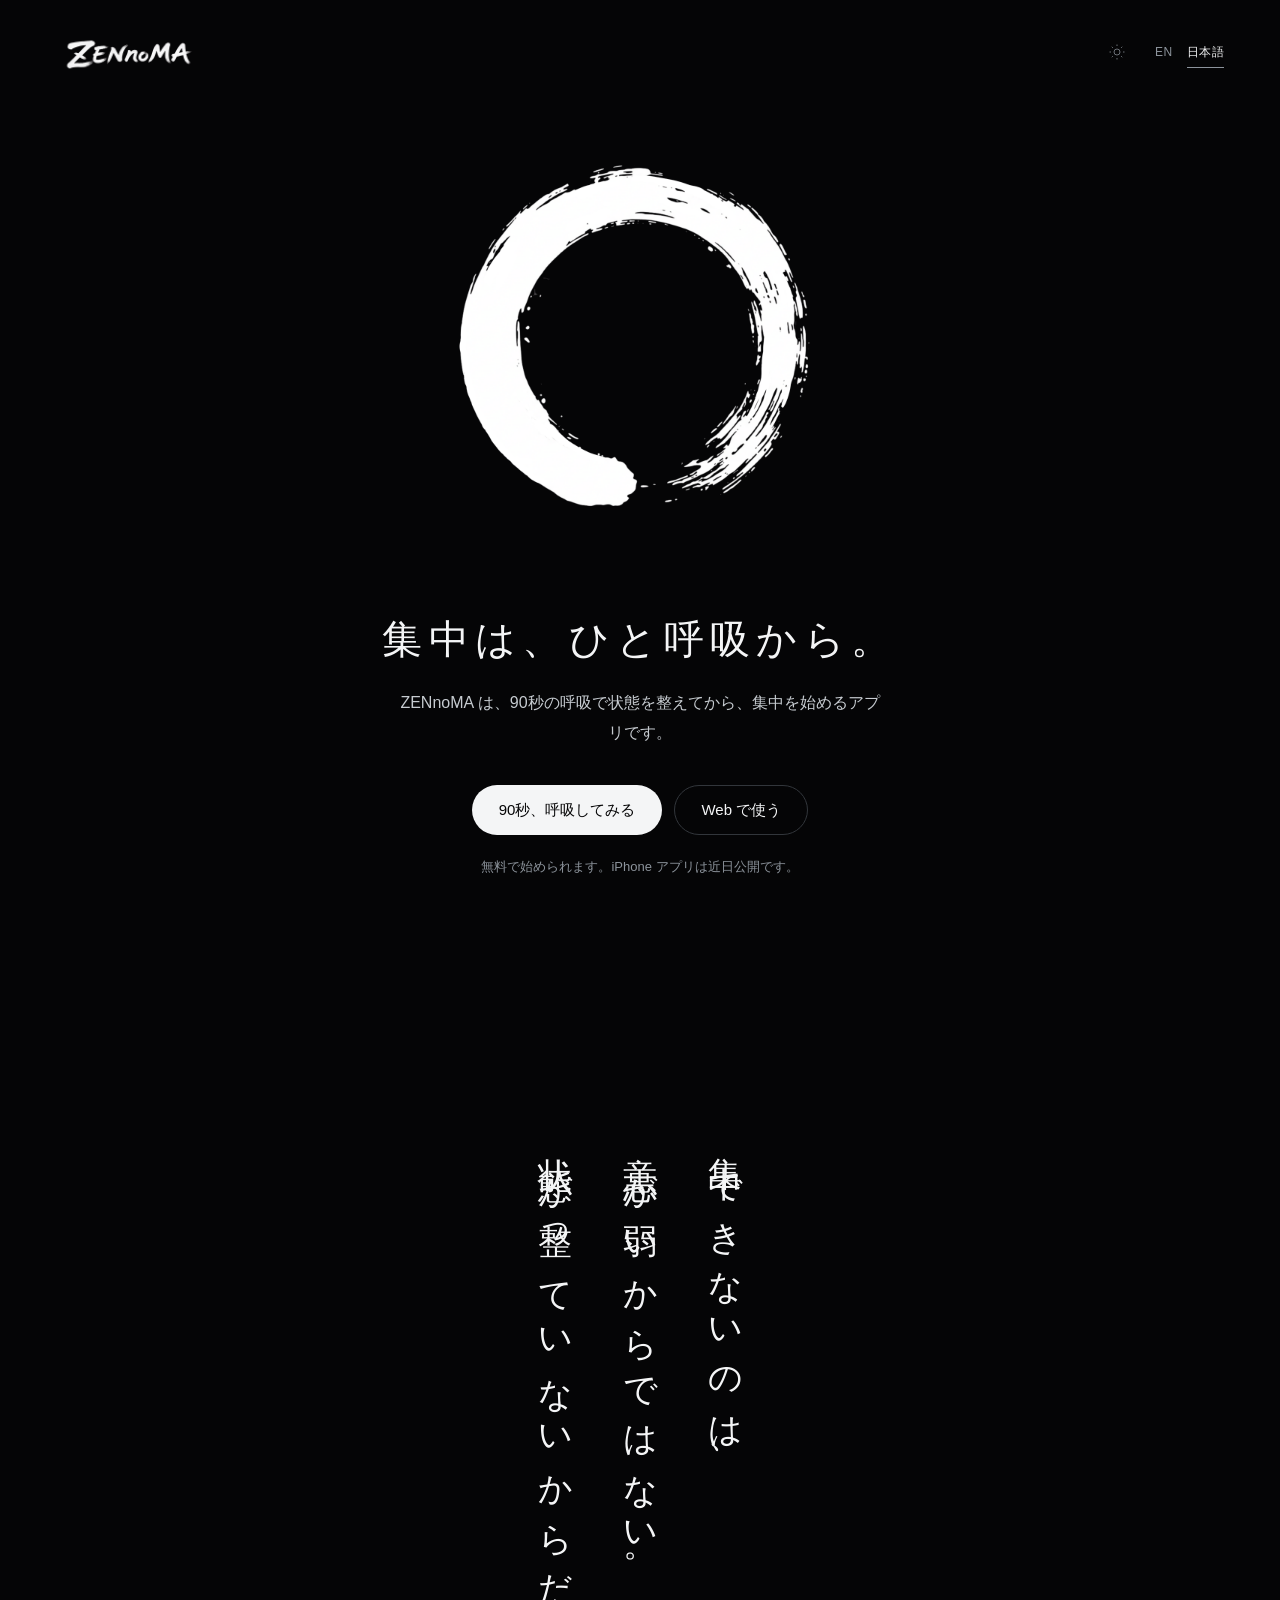
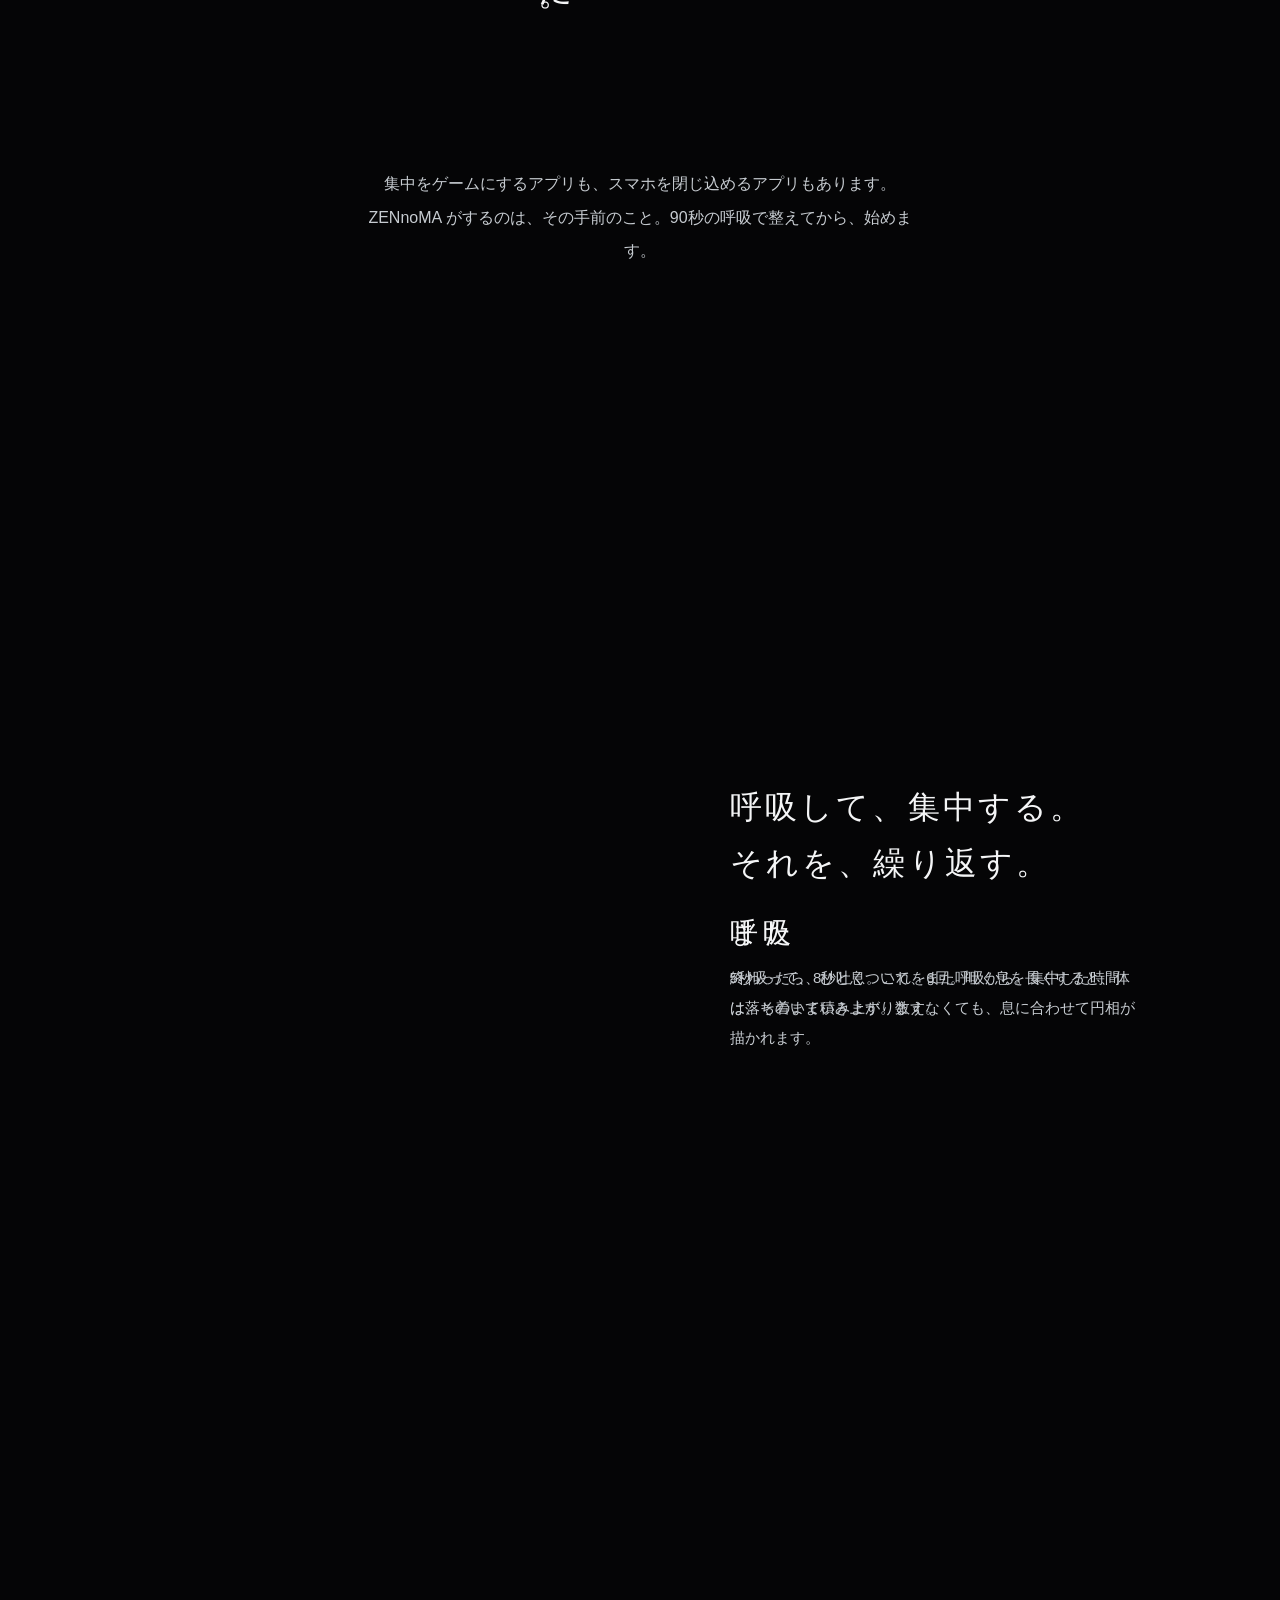
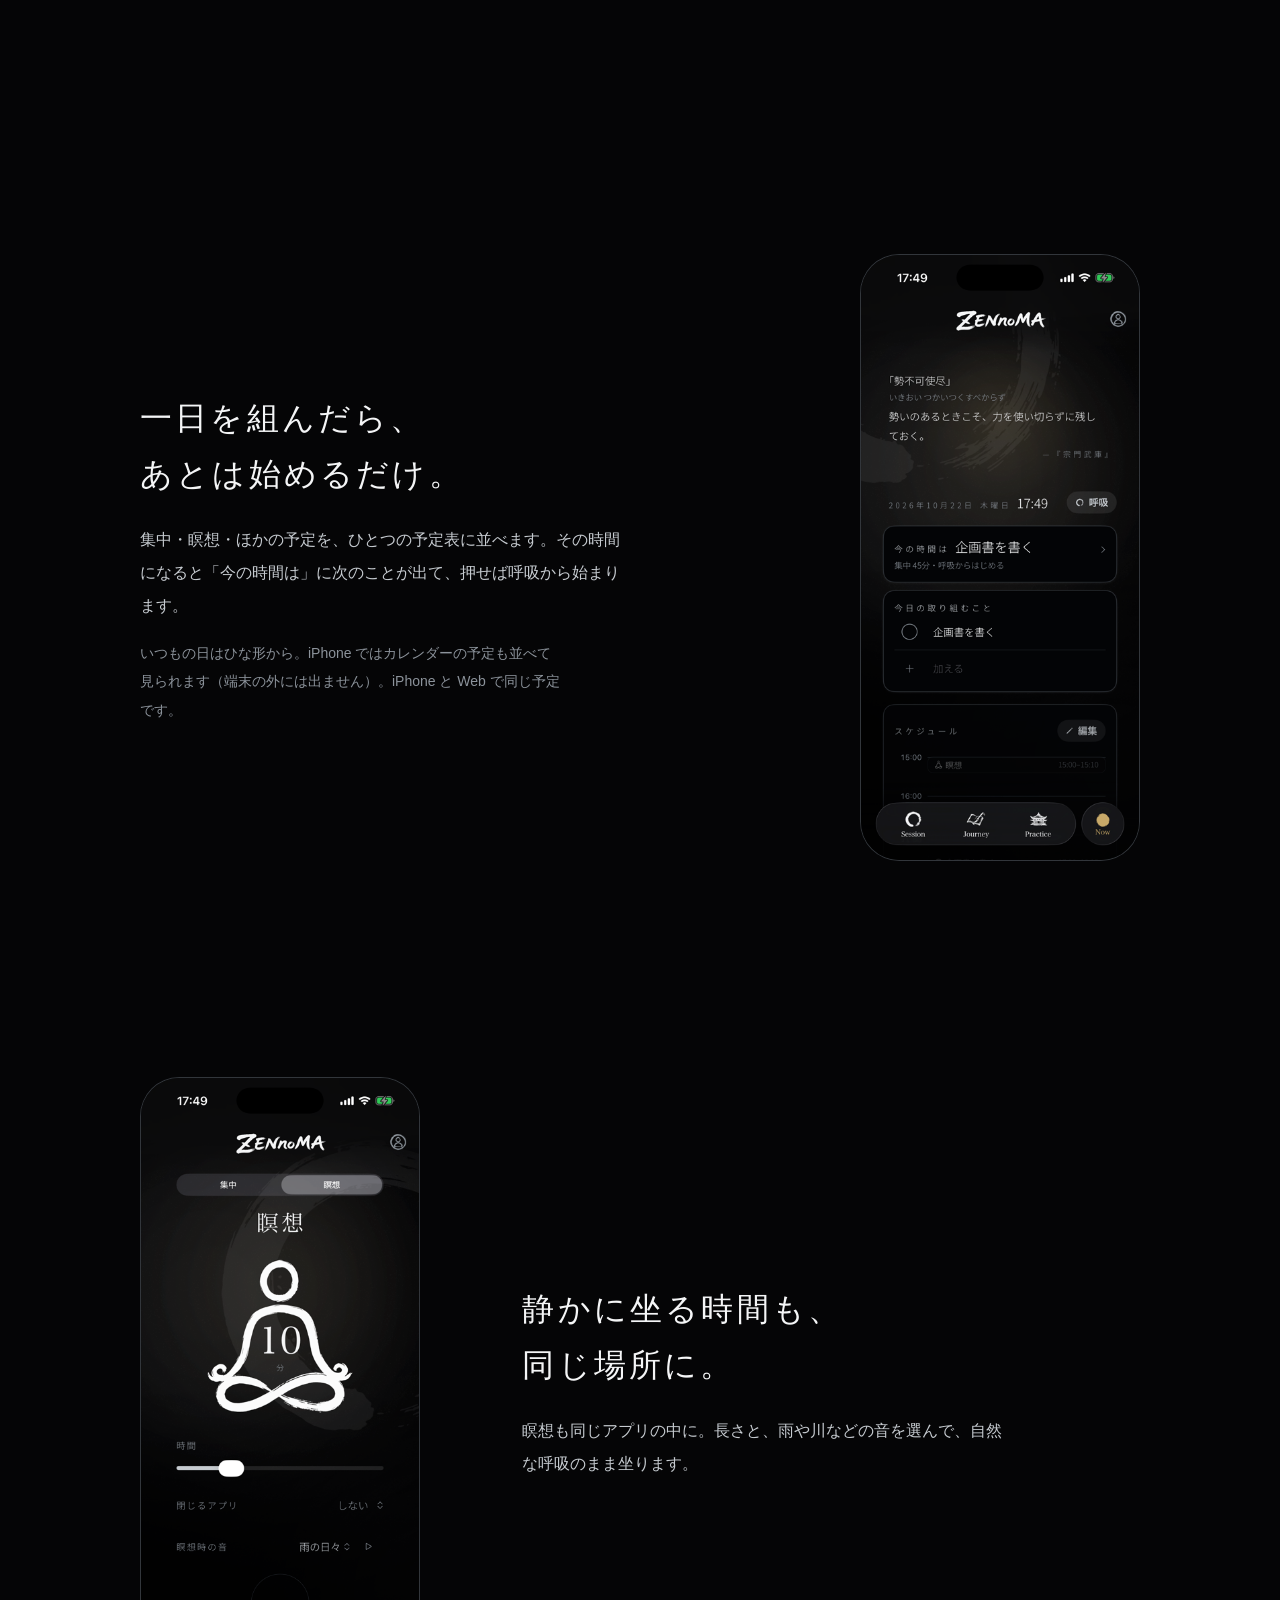
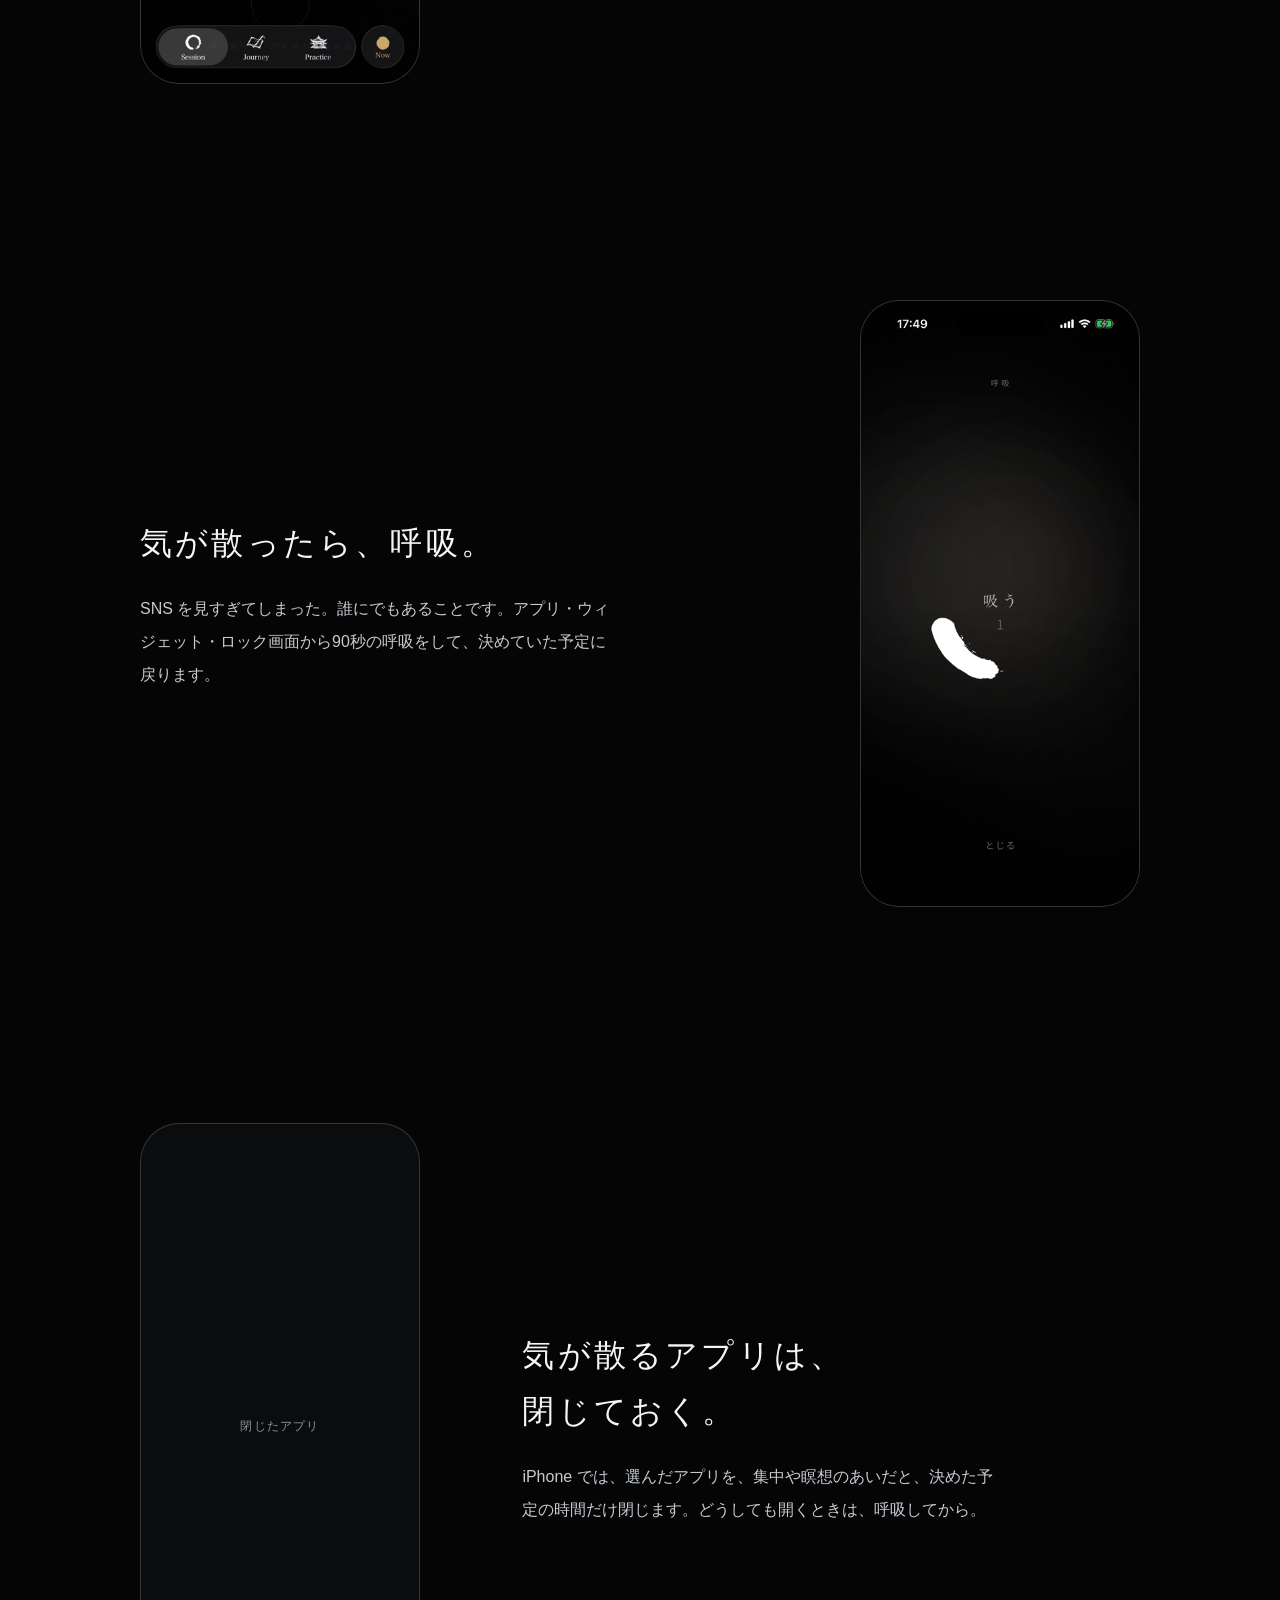
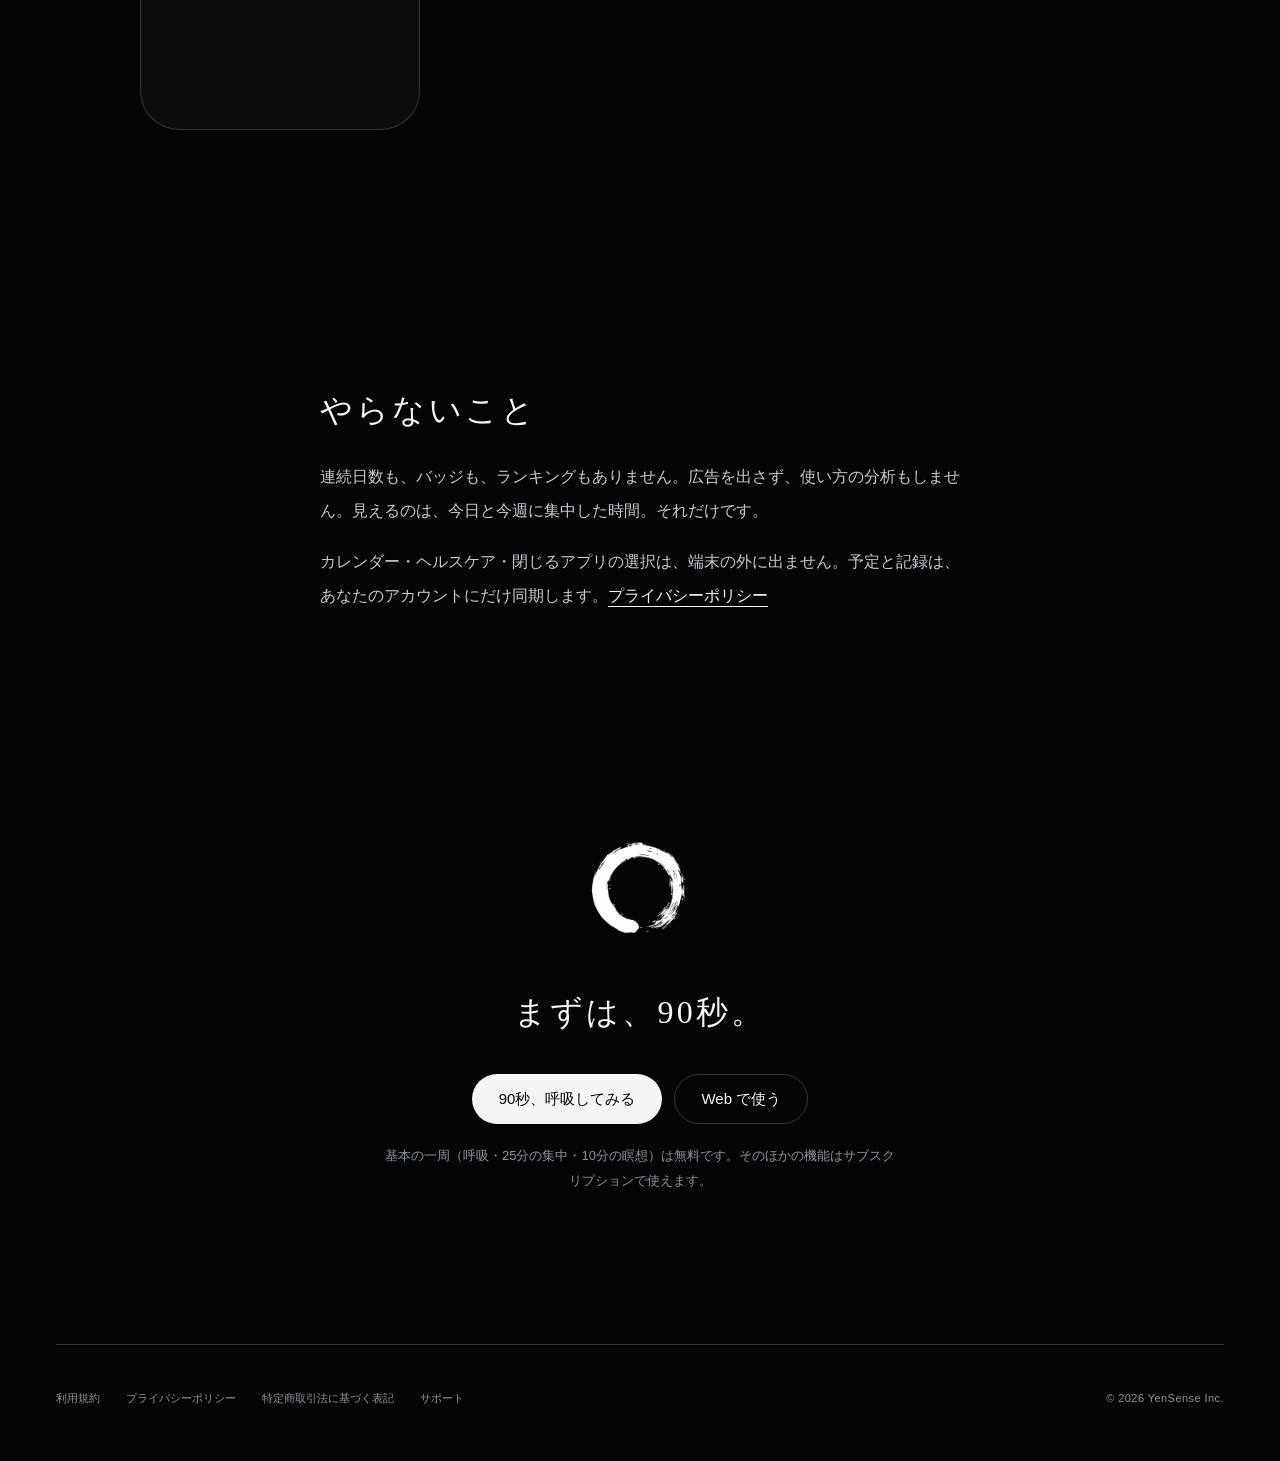
==== commit d49765a4: "公開（ZENnoMA 89ae71f）" ====
--- a/ja/index.html
+++ b/ja/index.html
@@ -3,95 +3,131 @@
 <head>
 <meta charset="utf-8">
 <meta name="viewport" content="width=device-width, initial-scale=1">
-<title>ZENnoMA — 集中は、ひと呼吸から。</title>
-<meta name="description" content="一日を組み、90秒の呼吸から集中へ。ZENnoMAは、スケジュール・集中・瞑想をつなぐアプリ。自分の時間を、自分のペースで。">
+<title>ZENnoMA | 集中は、ひと呼吸から。</title>
+<meta name="description" content="集中できないのは、意志が弱いからではない。状態が整っていないからだ。ZENnoMA は90秒の呼吸で状態を整えてから、集中を始めるアプリです。連続日数も広告も追跡もありません。">
 <meta name="theme-color" content="#050506">
-<meta property="og:title" content="ZENnoMA — 集中は、ひと呼吸から。">
-<meta property="og:description" content="一日を組み、90秒の呼吸から集中へ。ZENnoMAは、スケジュール・集中・瞑想をつなぐアプリ。自分の時間を、自分のペースで。">
+<meta property="og:title" content="ZENnoMA | 集中は、ひと呼吸から。">
+<meta property="og:description" content="90秒の呼吸で状態を整えてから、集中を始める。">
 <meta property="og:type" content="website">
 <meta property="og:url" content="https://zennoma.com/ja/">
 <link rel="canonical" href="https://zennoma.com/ja/">
-<link rel="stylesheet" href="/site.css">
-<link rel="stylesheet" href="/landing.css">
-<link rel="icon" href="/assets/icon-192.png">
-<link rel="apple-touch-icon" href="/assets/apple-touch-icon.png">
 <link rel="alternate" hreflang="en" href="https://zennoma.com/">
 <link rel="alternate" hreflang="ja" href="https://zennoma.com/ja/">
 <link rel="alternate" hreflang="x-default" href="https://zennoma.com/">
+<link rel="icon" href="/assets/icon-192.png">
+<link rel="apple-touch-icon" href="/assets/apple-touch-icon.png">
+<script>document.documentElement.classList.add("js");try{if(localStorage.getItem("zennoma.site.theme")==="light")document.documentElement.dataset.theme="light"}catch(e){}</script>
+<link rel="stylesheet" href="/site.css">
+<link rel="stylesheet" href="/lp/lp.css">
+<link rel="stylesheet" href="/lp/lp-sections.css">
 <script src="/site.js" defer></script>
+<script type="module" src="/lp/scenes.js"></script>
+<script type="module" src="/lp/breath.js"></script>
 </head>
 <body class="landing">
-<a class="skip-link" href="#main">本文へ移動</a>
-<div class="atmosphere" aria-hidden="true"></div>
+<a class="skip-link" href="#main">本文へ</a>
 <header class="top">
   <a class="wordmark" href="/ja/" aria-label="ZENnoMA"><img class="on-ink" src="/assets/brand-on-ink.png" alt="" width="144" height="48"><img class="on-paper" src="/assets/brand-on-paper.png" alt="" width="144" height="48"></a>
-  <nav class="site-nav" aria-label="ページ内の案内"><a href="#flow">一日の流れ</a><a href="#practice">集中と瞑想</a><a href="#promise">私たちの約束</a></nav>
   <div class="top-actions">
-    <button class="theme-toggle" type="button" data-theme-toggle aria-label="白の外観にする" hidden><svg class="sun" viewBox="0 0 24 24" fill="none" stroke="currentColor" stroke-width="1" aria-hidden="true"><circle cx="12" cy="12" r="4"></circle><path d="M12 2v2m0 16v2M2 12h2m16 0h2M5 5l1.5 1.5m11 11L19 19M5 19l1.5-1.5m11-11L19 5"></path></svg><svg class="moon" viewBox="0 0 24 24" fill="none" stroke="currentColor" stroke-width="1" aria-hidden="true"><path d="M20 15.5A8.5 8.5 0 0 1 8.5 4 8.5 8.5 0 1 0 20 15.5Z"></path></svg></button>
+    <button class="theme-toggle" type="button" data-theme-toggle aria-label="白の外観にする" hidden><svg class="sun" viewBox="0 0 24 24" fill="none" stroke="currentColor" stroke-width="1" aria-hidden="true"><circle cx="12" cy="12" r="4"/><path d="M12 2v2m0 16v2M2 12h2m16 0h2M5 5l1.5 1.5m11 11L19 19M5 19l1.5-1.5m11-11L19 5"/></svg><svg class="moon" viewBox="0 0 24 24" fill="none" stroke="currentColor" stroke-width="1" aria-hidden="true"><path d="M20 15.5A8.5 8.5 0 0 1 8.5 4 8.5 8.5 0 1 0 20 15.5Z"/></svg></button>
     <nav class="lang" aria-label="言語"><a href="/" hreflang="en" lang="en">EN</a><span aria-current="page">日本語</span></nav>
   </div>
 </header>
-<main id="main" class="wrap">
+
+<main id="main">
   <section class="hero" aria-labelledby="hero-title">
-    <div class="hero-copy">
-      <p class="eyebrow" lang="en">A little space. A clearer focus.</p>
-      <h1 id="hero-title">集中は、<br>ひと呼吸から。</h1>
-      <p class="hero-intro">一日を組み、呼吸で切り替え、<br>今やることを、ひとつずつ。<br>自分の時間を、自分のペースで。</p>
-      <div class="cta"><a class="button primary" href="https://app.zennoma.com">Webで、はじめる<svg viewBox="0 0 24 24" fill="none" stroke="currentColor" stroke-width="1.3" aria-hidden="true"><path d="M4 12h15m-6-6 6 6-6 6"></path></svg></a><a class="text-link" href="#flow">ZENnoMAについて <span aria-hidden="true">↓</span></a></div>
-      <p class="availability">基本の集中・瞑想は無料。iOSアプリは近日公開。</p>
+    <div class="hero-enso" aria-hidden="true">
+      <canvas data-hero-enso></canvas>
+      <img class="hero-still on-ink" src="/assets/enso-on-ink.png" alt="" width="1200" height="1200"><img class="hero-still on-paper" src="/assets/enso-on-paper.png" alt="" width="1200" height="1200">
     </div>
-    <div class="hero-visual">
-      <div class="enso-stage">
-        <img class="on-ink" src="/assets/enso-on-ink.png" alt="" width="640" height="640"><img class="on-paper" src="/assets/enso-on-paper.png" alt="" width="640" height="640">
-        <div class="enso-content"><div data-breath-initial><div class="breath-number">90</div><p class="breath-unit" lang="en">Seconds to begin</p></div><div data-breath-guide hidden><p class="breath-phase" data-breath-phase aria-live="polite" aria-atomic="true"></p><span class="breath-progress" data-breath-progress></span></div></div>
+    <h1 id="hero-title">集中は、ひと呼吸から。</h1>
+    <p class="hero-lead">ZENnoMA は、90秒の呼吸で状態を整えてから、集中を始めるアプリです。</p>
+    <div class="actions">
+      <button class="button primary" type="button" data-breath-open>90秒、呼吸してみる</button>
+      <a class="button quiet" href="https://app.zennoma.com">Web で使う</a>
+    </div>
+    <p class="small">無料で始められます。iPhone アプリは近日公開です。</p>
+  </section>
+
+  <section class="why" aria-labelledby="why-title">
+    <h2 id="why-title" class="visually-hidden">ZENnoMA の考え方</h2>
+    <p class="manifesto"><span class="reveal">集中できないのは、</span><span class="reveal">意志が弱いからではない。</span><span class="reveal">状態が整っていないからだ。</span></p>
+    <p class="why-body reveal">集中をゲームにするアプリも、スマホを閉じ込めるアプリもあります。ZENnoMA がするのは、その手前のこと。90秒の呼吸で整えてから、始めます。</p>
+  </section>
+
+  <section class="loop" data-loop aria-labelledby="loop-title">
+    <div class="loop-sticky">
+      <div class="loop-stage" aria-hidden="true">
+        <canvas data-loop-enso></canvas>
+        <div class="loop-ring" data-loop-ring>
+          <svg viewBox="0 0 200 200"><circle class="ring-track" cx="100" cy="100" r="84"/><circle class="ring-mark" cx="192" cy="100" r="1.2"/><circle class="ring-mark" cx="100" cy="192" r="1.2"/><circle class="ring-mark" cx="8" cy="100" r="1.2"/><circle class="ring-arc" cx="100" cy="100" r="84" pathLength="1" transform="rotate(-90 100 100)"/><circle class="ring-head" cx="100" cy="16" r="3"/></svg>
+          <p class="loop-minutes">25<small>分</small></p>
+        </div>
       </div>
-      <button class="breath-toggle" type="button" data-breath-toggle aria-pressed="false" hidden><span class="breath-dot" aria-hidden="true"></span><span data-breath-toggle-label>90秒の呼吸を体験する</span></button>
-      <span class="visual-caption" lang="en" aria-hidden="true">BREATHE. FOCUS. BE HERE.</span>
+      <div class="loop-text">
+        <h2 id="loop-title" class="section-title">呼吸して、集中する。<br>それを、繰り返す。</h2>
+        <ol class="loop-steps">
+          <li class="loop-step is-active" data-loop-step><h3>呼吸</h3><p>5秒吸って、8秒吐く。これを6回。吐く息を長くすると、体は落ち着いていきます。数えなくても、息に合わせて円相が描かれます。</p></li>
+          <li class="loop-step" data-loop-step><h3>集中</h3><p>決めたひとつのことに、25分・45分・90分。カウントダウンはなく、細い輪が静かに満ちていくだけです。</p></li>
+          <li class="loop-step" data-loop-step><h3>また</h3><p>終わったら、ひと息ついて、また呼吸から。集中した時間は、そのまま積み上がります。</p></li>
+        </ol>
+      </div>
     </div>
   </section>
-  <div class="hero-bottom"><p>予定を立てる。その先の、集中まで。</p><a href="#flow"><span aria-hidden="true">↓</span> SCROLL TO DISCOVER</a></div>
-  <ol class="steps reveal">
-    <li><span class="step-number">01</span><div><h2>呼吸で切り替える</h2><p>まずは90秒。<br>円相に合わせて、吸う、吐く。</p></div></li>
-    <li><span class="step-number">02</span><div><h2>ひとつに取り組む</h2><p>決めたことに、決めた時間。<br>選んだ長さで、集中する。</p></div></li>
-    <li><span class="step-number">03</span><div><h2>また、今に戻る</h2><p>ひと息ついて、次の時間へ。<br>何度でも、自分のペースで。</p></div></li>
-  </ol>
-  <section id="flow" class="story" aria-labelledby="flow-title">
-    <div class="reveal"><p class="eyebrow" lang="en">Make room for now</p><h2 class="section-title" id="flow-title">一日を見渡して。<br>今を、ひとつずつ。</h2><div class="section-copy"><p>集中する時間。静かに座る時間。<br>日々の用事も、ひとつのスケジュールに。</p><p>いつもの一日は、ひな形から。<br>予定を選べば、取り組むことも時間も準備されます。<br>あとは、ひと呼吸からはじめるだけ。</p></div><div class="small-rule"></div><p class="inline-note"><span>iPhone</span> カレンダーの予定も、一緒に見られます。</p></div>
-    <div class="day-preview reveal" role="img" aria-label="スケジュールの表示例。9時から提案書に45分集中、10時に打ち合わせ、12時半に10分瞑想。">
-      <div class="preview-head"><span class="preview-title">Now</span><span class="preview-date">ある日の、午前。</span></div>
-      <p class="preview-quote">いま、ここにあることを。</p>
-      <div class="day-line current"><span class="day-time">09:00</span><div class="day-band"><strong>提案書を仕上げる</strong><small>集中 · 45分</small></div></div>
-      <div class="day-line"><span class="day-time">10:00</span><div class="day-band"><strong>チームの打ち合わせ</strong><small>予定 · 30分</small></div></div>
-      <div class="day-line"><span class="day-time">12:30</span><div class="day-band"><strong>午後の前に、ひと息</strong><small>瞑想 · 10分</small></div></div>
-      <p class="preview-caption">ZENnoMAの使い方のイメージ</p>
+
+  <section class="feature" aria-labelledby="day-title">
+    <div class="feature-text reveal">
+      <h2 id="day-title" class="section-title">一日を組んだら、<br>あとは始めるだけ。</h2>
+      <p>集中・瞑想・ほかの予定を、ひとつの予定表に並べます。その時間になると「今の時間は」に次のことが出て、押せば呼吸から始まります。</p>
+      <p class="small">いつもの日はひな形から。iPhone ではカレンダーの予定も並べて見られます（端末の外には出ません）。iPhone と Web で同じ予定です。</p>
     </div>
+    <figure class="shot reveal"><div class="shot-frame" data-shot="NOW"><img src="/assets/shots/ja/now.png" alt="NOW の画面。今の時間はと今日の予定" width="1179" height="2556" loading="lazy" onerror="this.hidden=true"></div></figure>
   </section>
-  <section id="practice" class="practice-section" aria-labelledby="practice-title">
-    <div class="section-heading reveal"><div><p class="eyebrow" lang="en">Two ways to be here</p><h2 id="practice-title" class="section-title">取り組む時間も。<br>静かに座る時間も。</h2></div><p>今日のあなたに合う時間を、<br>同じ場所から。</p></div>
-    <div class="practices reveal">
-      <article class="practice"><div class="practice-image" aria-hidden="true"><img class="on-ink" src="/assets/enso-on-ink.png" alt="" width="116" height="116" loading="lazy"><img class="on-paper" src="/assets/enso-on-paper.png" alt="" width="116" height="116" loading="lazy"></div><div><p class="eyebrow" lang="en">Focus</p><h3>今、進めたいことへ。</h3><p>仕事、勉強、読書。90秒の呼吸から、<br>選んだひとつに取り組む時間へ。</p></div></article>
-      <article class="practice"><div class="practice-image" aria-hidden="true"><img class="on-ink" src="/assets/meditation-on-ink.png" alt="" width="116" height="116" loading="lazy"><img class="on-paper" src="/assets/meditation-on-paper.png" alt="" width="116" height="116" loading="lazy"></div><div><p class="eyebrow" lang="en">Meditation</p><h3>呼吸に、気づく時間。</h3><p>静かに座り、自然な呼吸へ注意を戻す。<br>日々のあいだに、自分に向き合うひとときを。</p></div></article>
+
+  <section class="feature" aria-labelledby="sit-title">
+    <div class="feature-text reveal">
+      <h2 id="sit-title" class="section-title">静かに坐る時間も、<br>同じ場所に。</h2>
+      <p>瞑想も同じアプリの中に。長さと、雨や川などの音を選んで、自然な呼吸のまま坐ります。</p>
     </div>
+    <figure class="shot reveal"><div class="shot-frame" data-shot="瞑想"><img src="/assets/shots/ja/meditation.png" alt="瞑想の画面" width="1179" height="2556" loading="lazy" onerror="this.hidden=true"></div></figure>
   </section>
-  <section class="blocking reveal" aria-labelledby="blocking-title">
-    <div><p class="eyebrow" lang="en">A pause before the distraction</p><h2 id="blocking-title" class="section-title">気が散ったら、<br>ひと呼吸おこう。</h2><div class="section-copy"><p>iPhoneでは、集中・瞑想・予定の時間に、選んだアプリを閉じられます。</p><p>開きたくなったら、まず呼吸を。<br>そのあとで、戻るか、5分だけ開くか。<br>選ぶのは、あなたです。</p></div></div>
-    <div class="shield-preview" role="img" aria-label="ブロック機能のイメージ。集中中のアプリを開く前に、呼吸するための案内が表示されます。"><img class="on-ink" src="/assets/enso-on-ink.png" alt="" width="88" height="88" loading="lazy"><img class="on-paper" src="/assets/enso-on-paper.png" alt="" width="88" height="88" loading="lazy"><h3>いま、集中しています。</h3><p>この時間は、あなたが選んだことのために。</p><div class="shield-choice">開く前に、ひと呼吸</div><p class="preview-caption">iPhoneのブロック機能のイメージ</p></div>
+
+  <section class="feature" aria-labelledby="drift-title">
+    <div class="feature-text reveal">
+      <h2 id="drift-title" class="section-title">気が散ったら、呼吸。</h2>
+      <p>SNS を見すぎてしまった。誰にでもあることです。アプリ・ウィジェット・ロック画面から90秒の呼吸をして、決めていた予定に戻ります。</p>
+    </div>
+    <figure class="shot reveal"><div class="shot-frame" data-shot="呼吸"><img src="/assets/shots/ja/breath.png" alt="呼吸の画面" width="1179" height="2556" loading="lazy" onerror="this.hidden=true"></div></figure>
   </section>
-  <section id="promise" class="promise-section" aria-labelledby="promise-title">
-    <div class="reveal"><p class="eyebrow" lang="en">Our quiet promises</p><h2 id="promise-title" class="section-title">自分のペースを、<br>大切に。</h2><a class="promise-link" href="/ja/privacy">データの扱いについて <span aria-hidden="true"> ↗</span></a></div>
-    <ol class="promises reveal">
-      <li><span class="promise-number">01</span><div><h3>続け方は、あなたのもの。</h3><p>連続日数も、順位も、バッジもありません。記録は、取り組んだ時間をそのまま映します。</p></div></li>
-      <li><span class="promise-number">02</span><div><h3>あなたの注意を、大切に。</h3><p>広告や利用状況を分析するSDKは使いません。あなたのデータを売ることもありません。</p></div></li>
-      <li><span class="promise-number">03</span><div><h3>必要な情報だけを、必要な場所に。</h3><p>予定や記録はアカウントで同期。カレンダー・ヘルスケア・閉じるアプリの設定は、当社のサーバーに送りません。</p></div></li>
-    </ol>
+
+  <section class="feature" aria-labelledby="shield-title">
+    <div class="feature-text reveal">
+      <h2 id="shield-title" class="section-title">気が散るアプリは、<br>閉じておく。</h2>
+      <p>iPhone では、選んだアプリを、集中や瞑想のあいだと、決めた予定の時間だけ閉じます。どうしても開くときは、呼吸してから。</p>
+    </div>
+    <figure class="shot reveal"><div class="shot-frame" data-shot="閉じたアプリ"><img src="/assets/shots/ja/shield.png" alt="閉じたアプリを開こうとしたときの画面" width="1179" height="2556" loading="lazy" onerror="this.hidden=true"></div></figure>
   </section>
-  <section class="closing reveal" aria-labelledby="closing-title">
-    <img class="closing-mark on-ink" src="/assets/enso-on-ink.png" alt="" width="60" height="60" loading="lazy"><img class="closing-mark on-paper" src="/assets/enso-on-paper.png" alt="" width="60" height="60" loading="lazy">
-    <p class="eyebrow" lang="en">Your next moment</p><h2 class="section-title" id="closing-title">次の25分を、<br>あなたのために。</h2>
-    <a class="button primary" href="https://app.zennoma.com">Webで、はじめる<svg viewBox="0 0 24 24" fill="none" stroke="currentColor" stroke-width="1.3" aria-hidden="true"><path d="M4 12h15m-6-6 6 6-6 6"></path></svg></a>
-    <p class="note">90秒の呼吸から25分の集中へ。基本の集中と、<br>10分の瞑想を無料で使えます。一部の機能は有料です。</p><p class="availability">iOSアプリは近日公開。</p>
+
+  <section class="leave-out reveal" aria-labelledby="leave-title">
+    <h2 id="leave-title" class="section-title">やらないこと</h2>
+    <p>連続日数も、バッジも、ランキングもありません。広告を出さず、使い方の分析もしません。見えるのは、今日と今週に集中した時間。それだけです。</p>
+    <p>カレンダー・ヘルスケア・閉じるアプリの選択は、端末の外に出ません。予定と記録は、あなたのアカウントにだけ同期します。<a href="/ja/privacy">プライバシーポリシー</a></p>
+  </section>
+
+  <section class="closing" aria-labelledby="closing-title">
+    <span class="closing-enso" aria-hidden="true"><img class="on-ink" src="/assets/enso-on-ink.png" alt="" width="160" height="160" loading="lazy"><img class="on-paper" src="/assets/enso-on-paper.png" alt="" width="160" height="160" loading="lazy"></span>
+    <h2 id="closing-title" class="section-title">まずは、90秒。</h2>
+    <div class="actions"><button class="button primary" type="button" data-breath-open>90秒、呼吸してみる</button><a class="button quiet" href="https://app.zennoma.com">Web で使う</a></div>
+    <p class="small">基本の一周（呼吸・25分の集中・10分の瞑想）は無料です。そのほかの機能はサブスクリプションで使えます。</p>
   </section>
 </main>
-<footer class="foot"><nav aria-label="運営情報"><a href="/ja/terms">利用規約</a><a href="/ja/privacy">プライバシーポリシー</a><a href="/ja/legal">特定商取引法に基づく表記</a><a href="/ja/support">サポート</a></nav><p>© 2026 YenSense株式会社</p></footer>
+
+<div class="breath" data-breath data-inhale="吸う" data-exhale="吐く" role="dialog" aria-modal="true" aria-label="90秒の呼吸" hidden>
+  <button class="breath-close" type="button" data-breath-close aria-label="閉じる"><svg viewBox="0 0 24 24" fill="none" stroke="currentColor" stroke-width="1.2" aria-hidden="true"><path d="M6 6l12 12M18 6 6 18"/></svg></button>
+  <div class="breath-stage"><div class="breath-ripple"></div><div class="breath-ripple"></div><canvas data-breath-enso></canvas><div class="breath-center"><p class="breath-phase" data-breath-phase aria-live="polite"></p><p class="breath-count" data-breath-count></p></div></div>
+  <div class="breath-done" data-breath-done hidden><h2>整いました。</h2><p>この状態のまま、始めましょう。</p><div class="actions"><a class="button primary" href="https://app.zennoma.com">Web で集中を始める</a><button class="button quiet" type="button" data-breath-again>もう一度</button></div></div>
+</div>
+
+<footer class="foot"><nav aria-label="案内"><a href="/ja/terms">利用規約</a><a href="/ja/privacy">プライバシーポリシー</a><a href="/ja/legal">特定商取引法に基づく表記</a><a href="/ja/support">サポート</a></nav><p>© 2026 YenSense Inc.</p></footer>
 </body>
 </html>
--- a/site.css
+++ b/site.css
@@ -1,4 +1,4 @@
-/* サイト共通。色は shared/tokens.json の青墨・白・金・朱に合わせる。 */
+/* サイト共通。色は shared/tokens.json の青墨・白に合わせる。差し色（金・朱）は使わない（D235）。 */
 :root {
   color-scheme: dark;
   --bg: #050506; --surface: #0b0c0e; --ink: #f4f5f6; --ink2: #c6cbd0;
@@ -15,14 +15,16 @@
 [hidden] { display: none !important; }
 html { -webkit-text-size-adjust: 100%; scroll-behavior: smooth; scroll-padding-top: 32px; }
 body { margin: 0; background: var(--bg); color: var(--ink); font: 300 15px/1.9 var(--sans); -webkit-font-smoothing: antialiased; }
+/* 英語のページは欧文の書体を先に（ヒラギノの欧文より読みやすい） */
+html[lang="en"] body { font-family: -apple-system, BlinkMacSystemFont, "Segoe UI", "Helvetica Neue", Arial, var(--sans); }
 button, input { font: inherit; }
 button, a { -webkit-tap-highlight-color: transparent; }
 a { color: inherit; text-underline-offset: 5px; }
 button { color: inherit; }
 img { max-width: 100%; height: auto; }
 button, summary { cursor: pointer; }
-::selection { background: var(--accent); color: var(--bg); }
-:focus-visible { outline: 2px solid var(--accent); outline-offset: 6px; }
+::selection { background: var(--ink); color: var(--bg); }
+:focus-visible { outline: 2px solid var(--ink2); outline-offset: 6px; }
 .on-paper { display: none !important; }
 html[data-theme="light"] .on-paper { display: block !important; }
 html[data-theme="light"] .on-ink { display: none !important; }
@@ -35,7 +37,7 @@
 .lang a, .lang span { display: inline-flex; min-height: 44px; align-items: center; text-decoration: none; }
 .lang span, .lang a:hover { color: var(--ink); }
 .lang span { position: relative; }
-.lang span::after { content: ""; position: absolute; bottom: 6px; left: 0; right: 0; height: 1px; background: var(--accent); }
+.lang span::after { content: ""; position: absolute; bottom: 6px; left: 0; right: 0; height: 1px; background: var(--ink3); }
 .foot { position: relative; max-width: 1168px; margin: 96px auto 0; padding: 32px 0 40px; border-top: 1px solid var(--hair); font-size: 11px; color: var(--ink3); }
 .foot nav { display: flex; flex-wrap: wrap; gap: 8px 26px; }
 .foot nav a { display: inline-flex; align-items: center; min-height: 44px; text-decoration: none; }
@@ -46,7 +48,6 @@
 .button.primary { background: var(--ink); color: var(--bg); }
 .button.quiet { border-color: var(--hair); background: transparent; color: var(--ink); }
 .button svg { width: 17px; height: 17px; }
-.eyebrow { margin: 0 0 20px; color: var(--accent); font-size: 10px; font-weight: 400; letter-spacing: .22em; text-transform: uppercase; }
 .note { color: var(--ink3); font-size: 12px; }
 /* 規約・サポートは読みやすい幅と同じ書体で揃える。 */
 .doc { max-width: 760px; margin: 0 auto; padding: 72px 24px 0; }
@@ -57,7 +58,7 @@
 .doc p, .doc li { color: var(--ink2); }
 .doc ol, .doc ul { padding-left: 1.4em; }
 .doc li { margin: 8px 0; }
-.doc .summary { padding: 20px 24px; margin: 32px 0; border-left: 1px solid var(--accent); background: var(--accent-soft); }
+.doc .summary { padding: 20px 24px; margin: 32px 0; border-left: 1px solid var(--ink3); background: var(--surface); }
 .doc .summary ul { margin: 12px 0 0; }
 .doc table { width: 100%; border-collapse: collapse; margin: 24px 0; }
 .doc th, .doc td { text-align: left; vertical-align: top; padding: 18px 12px; border-bottom: 1px solid var(--hair); color: var(--ink2); font-size: 14px; overflow-wrap: anywhere; }
--- a/lp/lp.css
+++ b/lp/lp.css
@@ -0,0 +1,89 @@
+/* LP — 上から: 書体・頭の帯・最初の円相・考え方・呼吸と集中の輪・90秒の呼吸。
+   色は墨と白と灰だけ（差し色は使わない — 金は「AIで作った感」・CEO 2026-08-14 / D235）。
+   光・粒子・傾き・見出しの上の小さなラベル・番号は使わない。外部の書体は読まない（端末の書体だけ）。 */
+:root { --display: var(--serif); }
+html[lang="en"] { --display: "Iowan Old Style", "Palatino Linotype", Palatino, "Book Antiqua", Georgia, serif; }
+html.is-breathing { overflow: hidden; }
+body.landing { overflow-x: clip; }
+.visually-hidden { position: absolute !important; width: 1px; height: 1px; overflow: hidden; clip: rect(0 0 0 0); white-space: nowrap; }
+
+/* 頭の帯 */
+.top-actions { display: flex; align-items: center; gap: 16px; }
+.theme-toggle { display: grid; place-items: center; width: 44px; height: 44px; padding: 12px; border: 0; background: none; color: var(--ink3); }
+.theme-toggle:hover { color: var(--ink); }
+.theme-toggle svg { width: 18px; height: 18px; }
+.theme-toggle .moon, html[data-theme="light"] .theme-toggle .sun { display: none; }
+html[data-theme="light"] .theme-toggle .moon { display: block; }
+
+/* 共通 */
+.landing .button { min-height: 50px; padding: 12px 26px; border-radius: 999px; font-size: 15px; font-weight: 500; letter-spacing: 0; }
+.landing .button.quiet { border-color: var(--hair); }
+.landing .button.quiet:hover { border-color: var(--ink3); opacity: 1; }
+.actions { display: flex; flex-wrap: wrap; justify-content: center; gap: 12px; margin-top: 36px; }
+.small { margin: 20px 0 0; color: var(--ink3); font-size: 13px; line-height: 1.9; }
+.section-title { margin: 0 0 22px; font: 400 clamp(28px, 3vw, 40px)/1.3 var(--display); }
+html[lang="ja"] .section-title { font-size: clamp(24px, 2.5vw, 32px); line-height: 1.75; letter-spacing: .1em; }
+@media (prefers-reduced-motion: no-preference) {
+  html.has-observer .reveal { opacity: 0; transform: translateY(14px); transition: opacity 1.2s ease, transform 1.2s ease; }
+  html.has-observer .reveal.is-visible { opacity: 1; transform: none; }
+}
+
+/* 最初の円相 — 開くと筆が一周描く。見出しは円相の下（文字と筆を重ねない） */
+.hero { display: flex; flex-direction: column; align-items: center; padding: 1vh 24px 20vh; text-align: center; }
+.hero-enso { position: relative; width: min(50vh, 74vw, 500px); aspect-ratio: 1; margin-bottom: 5vh; }
+.hero-enso canvas, .hero-still { position: absolute; inset: 0; width: 100%; height: 100%; }
+html.js .hero-enso .hero-still { display: none !important; }
+html:not(.js) .hero-enso canvas { display: none; }
+.hero h1 { margin: 0 0 16px; font: 400 clamp(32px, 4vw, 52px)/1.25 var(--display); }
+html[lang="ja"] .hero h1 { font-size: clamp(26px, 3.2vw, 40px); line-height: 1.6; letter-spacing: .16em; }
+.hero-lead { max-width: 30em; margin: 0; color: var(--ink2); font-size: 16px; line-height: 1.9; }
+
+/* 考え方 — 売り物の主張（CLAUDE.md 第1節）。日本語は縦書き */
+.why { display: grid; justify-items: center; gap: 14vh; max-width: 1080px; margin: 0 auto; padding: 8vh 40px 22vh; }
+.manifesto { margin: 0; font: 400 clamp(26px, 3.2vw, 44px)/1.45 var(--display); text-align: center; }
+.manifesto span { display: block; }
+.manifesto .reveal:nth-child(2) { transition-delay: .4s; }
+.manifesto .reveal:nth-child(3) { transition-delay: 1s; }
+html[lang="ja"] .manifesto { writing-mode: vertical-rl; font-size: clamp(22px, 2.7vw, 34px); line-height: 2.5; letter-spacing: .28em; text-align: start; }
+.why-body { max-width: 34em; margin: 0; color: var(--ink2); font-size: 16px; line-height: 2.1; text-align: center; }
+
+/* 呼吸 → 集中 → また。既定は3つを横に並べる。JS が is-live を付けると、場面を画面に留めてスクロールで進める */
+.loop { max-width: 1080px; margin: 0 auto; padding: 10vh 40px; }
+.loop-stage { display: none; }
+.loop-steps { display: grid; grid-template-columns: repeat(3, 1fr); gap: 48px; margin: 40px 0 0; padding: 0; list-style: none; }
+.loop-step h3 { margin: 0 0 12px; font: 400 clamp(22px, 2.2vw, 30px)/1.3 var(--display); }
+html[lang="ja"] .loop-step h3 { letter-spacing: .2em; }
+.loop-step p { max-width: 28em; margin: 0; color: var(--ink2); font-size: 15px; line-height: 2; }
+.ring-track { fill: none; stroke: var(--hair); stroke-width: 1; }
+.ring-mark { fill: var(--ink3); }
+.ring-arc { fill: none; stroke: var(--ink); stroke-width: 2; stroke-linecap: round; stroke-dasharray: 0 1; }
+.ring-head { fill: var(--ink); }
+.loop.is-live { max-width: none; height: 320vh; padding: 0; }
+.loop.is-live .loop-sticky { position: sticky; top: 0; display: grid; grid-template-columns: 1fr 1fr; align-items: center; gap: 7vw; height: 100svh; max-width: 1080px; margin: 0 auto; padding: 0 40px; }
+.loop.is-live .loop-stage { position: relative; display: grid; place-items: center; justify-self: center; width: min(40vw, 62vh, 500px); aspect-ratio: 1; }
+.loop-stage canvas { position: absolute; inset: 0; width: 100%; height: 100%; }
+.loop-ring { position: absolute; inset: 9%; opacity: 0; }
+.loop-ring svg { width: 100%; height: 100%; }
+.loop-minutes { position: absolute; inset: 0; display: grid; place-content: center; margin: 0; text-align: center; font: 300 clamp(40px, 4.4vw, 60px)/1 var(--sans); font-variant-numeric: tabular-nums; }
+.loop-minutes small { margin-top: 10px; color: var(--ink3); font-size: 12px; letter-spacing: .12em; }
+.loop.is-live .loop-steps { grid-template-columns: 1fr; grid-template-areas: "step"; margin-top: 24px; }
+.loop.is-live .loop-step { grid-area: step; opacity: 0; transition: opacity .8s ease; }
+.loop.is-live .loop-step.is-active { opacity: 1; }
+
+/* 90秒の呼吸 — 画面いっぱいに。アプリの呼吸と同じ見た目（円相と波紋だけ） */
+.breath { position: fixed; inset: 0; z-index: 50; display: grid; place-items: center; align-content: center; gap: 36px; padding: 24px; background: var(--bg); animation: fade-in .8s ease; }
+@keyframes fade-in { from { opacity: 0; } }
+.breath-close { position: absolute; top: 16px; right: 16px; display: grid; place-items: center; width: 48px; height: 48px; border: 0; border-radius: 50%; background: none; color: var(--ink2); }
+.breath-close svg { width: 22px; height: 22px; }
+.breath-stage { position: relative; display: grid; place-items: center; width: min(76vw, 50vh, 400px); aspect-ratio: 1; }
+.breath-stage canvas { position: absolute; inset: 0; width: 100%; height: 100%; transform-origin: center; }
+.breath-ripple { position: absolute; left: 50%; top: 50%; border: 1px solid var(--ink2); border-radius: 50%; transform: translate(-50%, -50%); opacity: 0; pointer-events: none; }
+.breath-center { position: relative; text-align: center; }
+.breath-phase { min-height: 1.6em; margin: 0; font: 400 clamp(22px, 2.6vw, 28px)/1.6 var(--display); }
+html[lang="ja"] .breath-phase { letter-spacing: .3em; }
+.breath-count { min-height: 1.5em; margin: 6px 0 0; color: var(--ink3); font-size: 12px; letter-spacing: .14em; font-variant-numeric: tabular-nums; }
+.breath-done { text-align: center; animation: fade-in 1.2s ease; }
+.breath-done h2 { margin: 0 0 8px; font: 400 clamp(26px, 3vw, 34px)/1.4 var(--display); }
+html[lang="ja"] .breath-done h2 { letter-spacing: .16em; }
+.breath-done p { margin: 0; color: var(--ink2); }
+.breath-done .actions { margin-top: 28px; }
--- a/lp/lp-sections.css
+++ b/lp/lp-sections.css
@@ -0,0 +1,53 @@
+/* LP — 中ほどから: アプリの実際の画面と短い文・やらないこと・締め・足もと、と幅ごとの直し。
+   画面は CEO が iPhone で撮ったスクリーンショット（site/assets/shots/<言語>/）。
+   まだ無い画面は、枠と名前だけを出す（公開のスクリプトは、無い画面があると送る前に止める）。 */
+
+/* 文と画面を交互に（1つ目は文が左、2つ目は画面が左…） */
+.feature { display: grid; grid-template-columns: 1fr auto; align-items: center; gap: 8vw; max-width: 1080px; margin: 0 auto; padding: 12vh 40px; }
+.feature:nth-child(odd) { grid-template-columns: auto 1fr; }
+.feature:nth-child(odd) .shot { order: -1; }
+.feature-text p { max-width: 30em; margin: 0; color: var(--ink2); font-size: 16px; line-height: 2.05; }
+.feature-text p + p { margin-top: 16px; }
+.feature-text .small { color: var(--ink3); font-size: 14px; }
+.shot { margin: 0; }
+/* 画面そのものの角の丸み（幅の14%・高さの6.5%）。枠の絵は描かない */
+.shot-frame { position: relative; width: min(280px, 66vw); aspect-ratio: 1179 / 2556; overflow: hidden; border: 1px solid var(--hair); border-radius: 14% / 6.46%; background: var(--surface); }
+.shot-frame::before { content: attr(data-shot); position: absolute; inset: 0; display: grid; place-items: center; color: var(--ink3); font-size: 12px; letter-spacing: .1em; }
+.shot-frame img { position: relative; display: block; width: 100%; height: 100%; object-fit: cover; }
+
+/* やらないこと */
+.leave-out { max-width: 720px; margin: 0 auto; padding: 16vh 40px 10vh; }
+.leave-out p { margin: 0; color: var(--ink2); font-size: 16px; line-height: 2.1; }
+.leave-out p + p { margin-top: 18px; }
+.leave-out a { color: var(--ink); white-space: nowrap; }
+
+/* 締め */
+.closing { display: flex; flex-direction: column; align-items: center; padding: 14vh 24px 6vh; text-align: center; }
+.closing-enso { display: block; width: 120px; height: 120px; margin-bottom: 36px; }
+.closing-enso img { width: 100%; height: 100%; object-fit: contain; }
+.closing .actions { margin-top: 12px; }
+.closing .small { max-width: 40em; }
+.landing .foot { display: flex; justify-content: space-between; align-items: center; gap: 20px; }
+.landing .foot p { margin: 0; }
+
+@media (max-width: 900px) {
+  .loop-steps { grid-template-columns: 1fr; gap: 36px; }
+  .loop.is-live .loop-sticky { grid-template-columns: 1fr; align-content: center; gap: 3vh; padding: 0 24px; }
+  .loop.is-live .loop-stage { width: min(66vw, 38vh); }
+  .loop.is-live .section-title { margin-bottom: 0; font-size: 24px; }
+  .loop.is-live .loop-steps { margin-top: 14px; }
+  .loop.is-live .loop-step p { font-size: 14px; line-height: 1.9; }
+  .feature, .feature:nth-child(odd) { grid-template-columns: 1fr; gap: 48px; justify-items: center; }
+  .feature:nth-child(odd) .shot { order: 0; }
+  .feature-text { justify-self: stretch; }
+}
+@media (max-width: 600px) {
+  .top-actions { gap: 0; }
+  .hero { padding-bottom: 14vh; }
+  .hero-enso { width: min(80vw, 46vh); }
+  .why { gap: 10vh; padding: 6vh 24px 16vh; }
+  .loop, .feature, .leave-out { padding-left: 24px; padding-right: 24px; }
+  .feature { padding-top: 9vh; padding-bottom: 9vh; }
+  .landing .foot { display: block; }
+  .landing .foot p { margin-top: 16px; }
+}
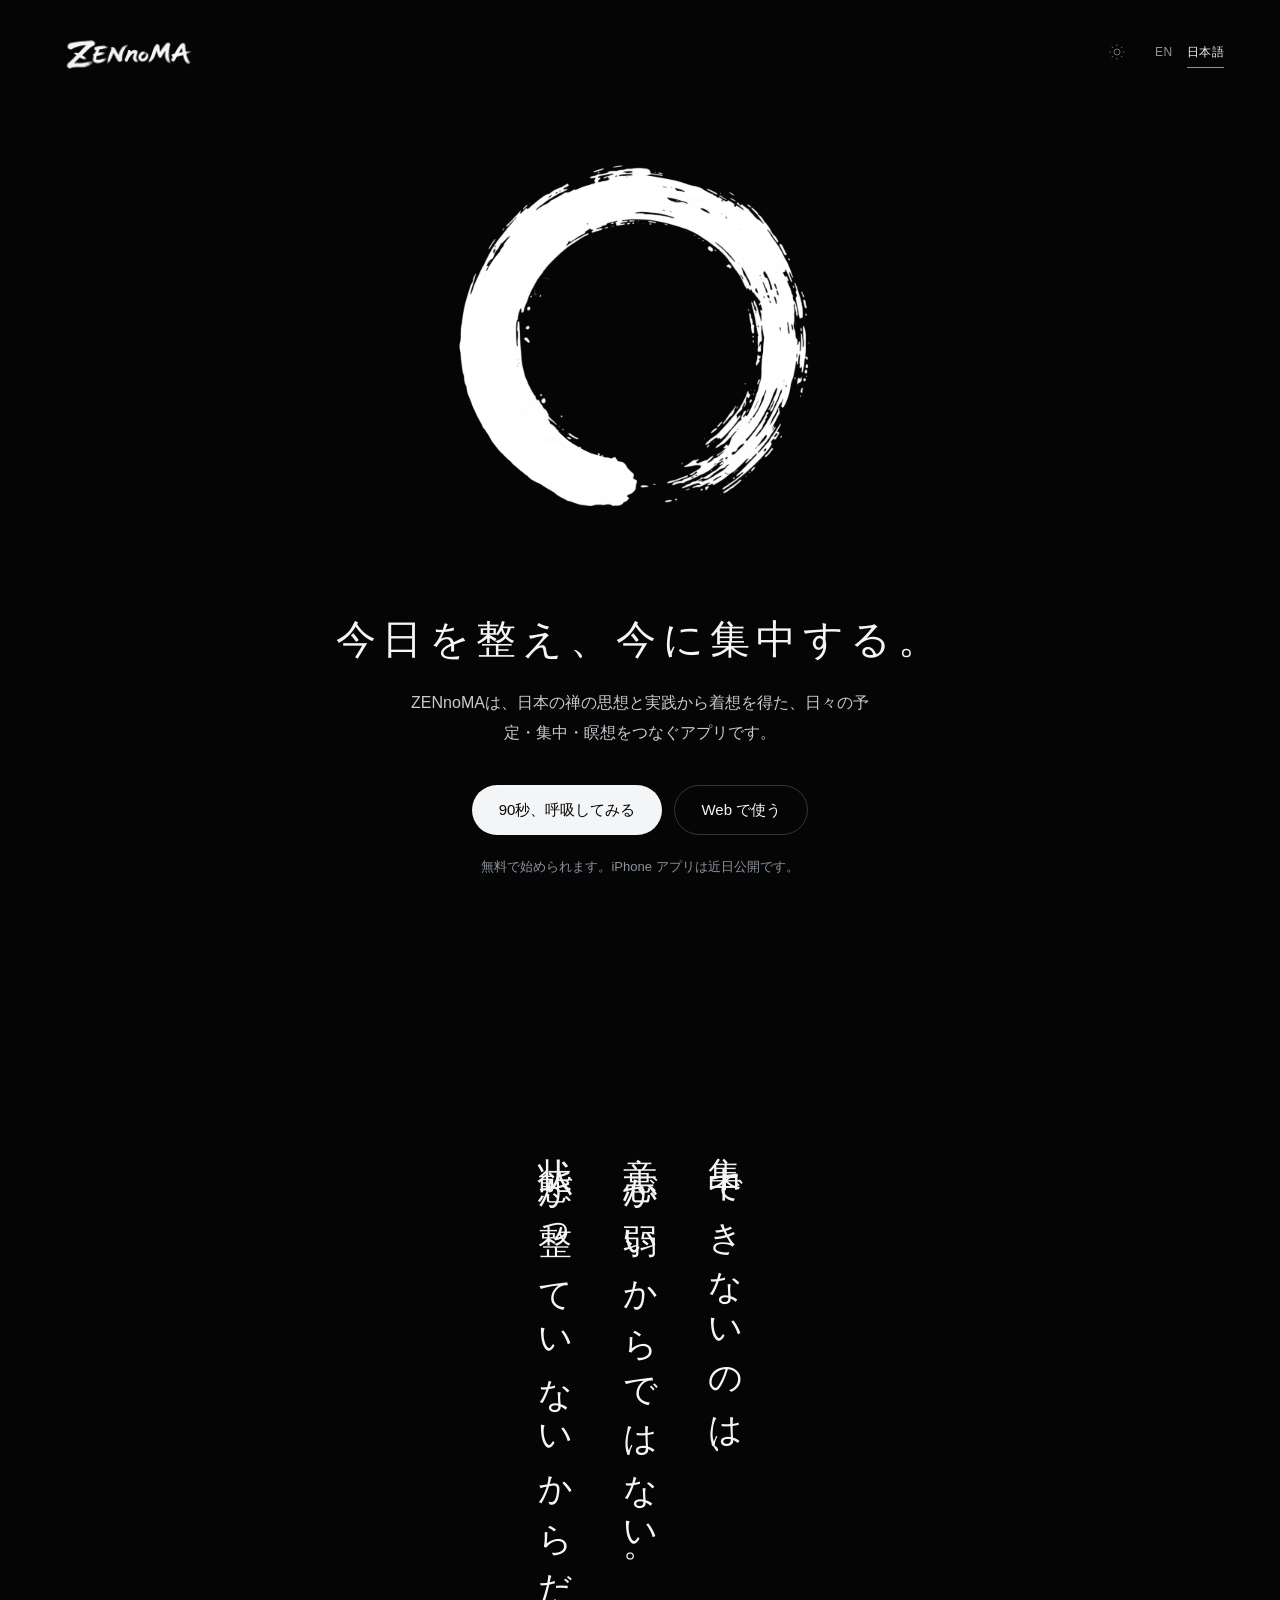
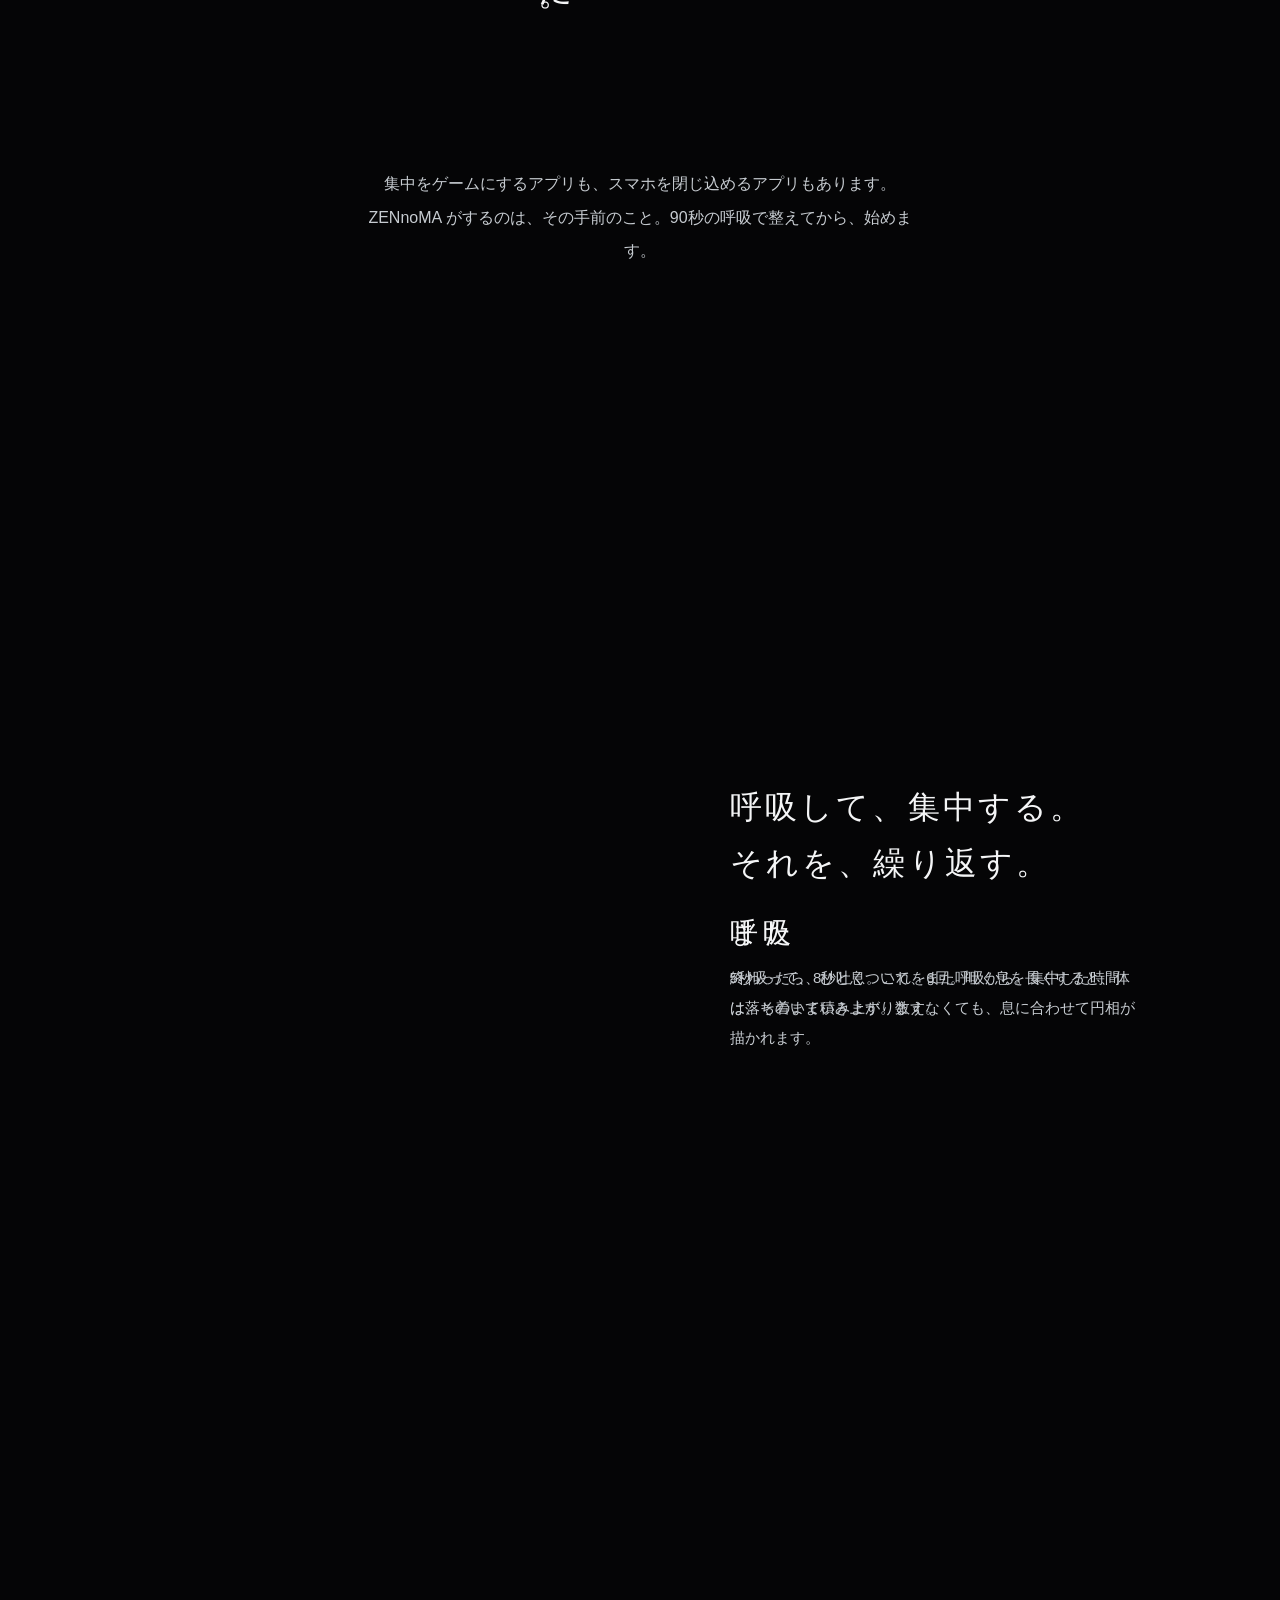
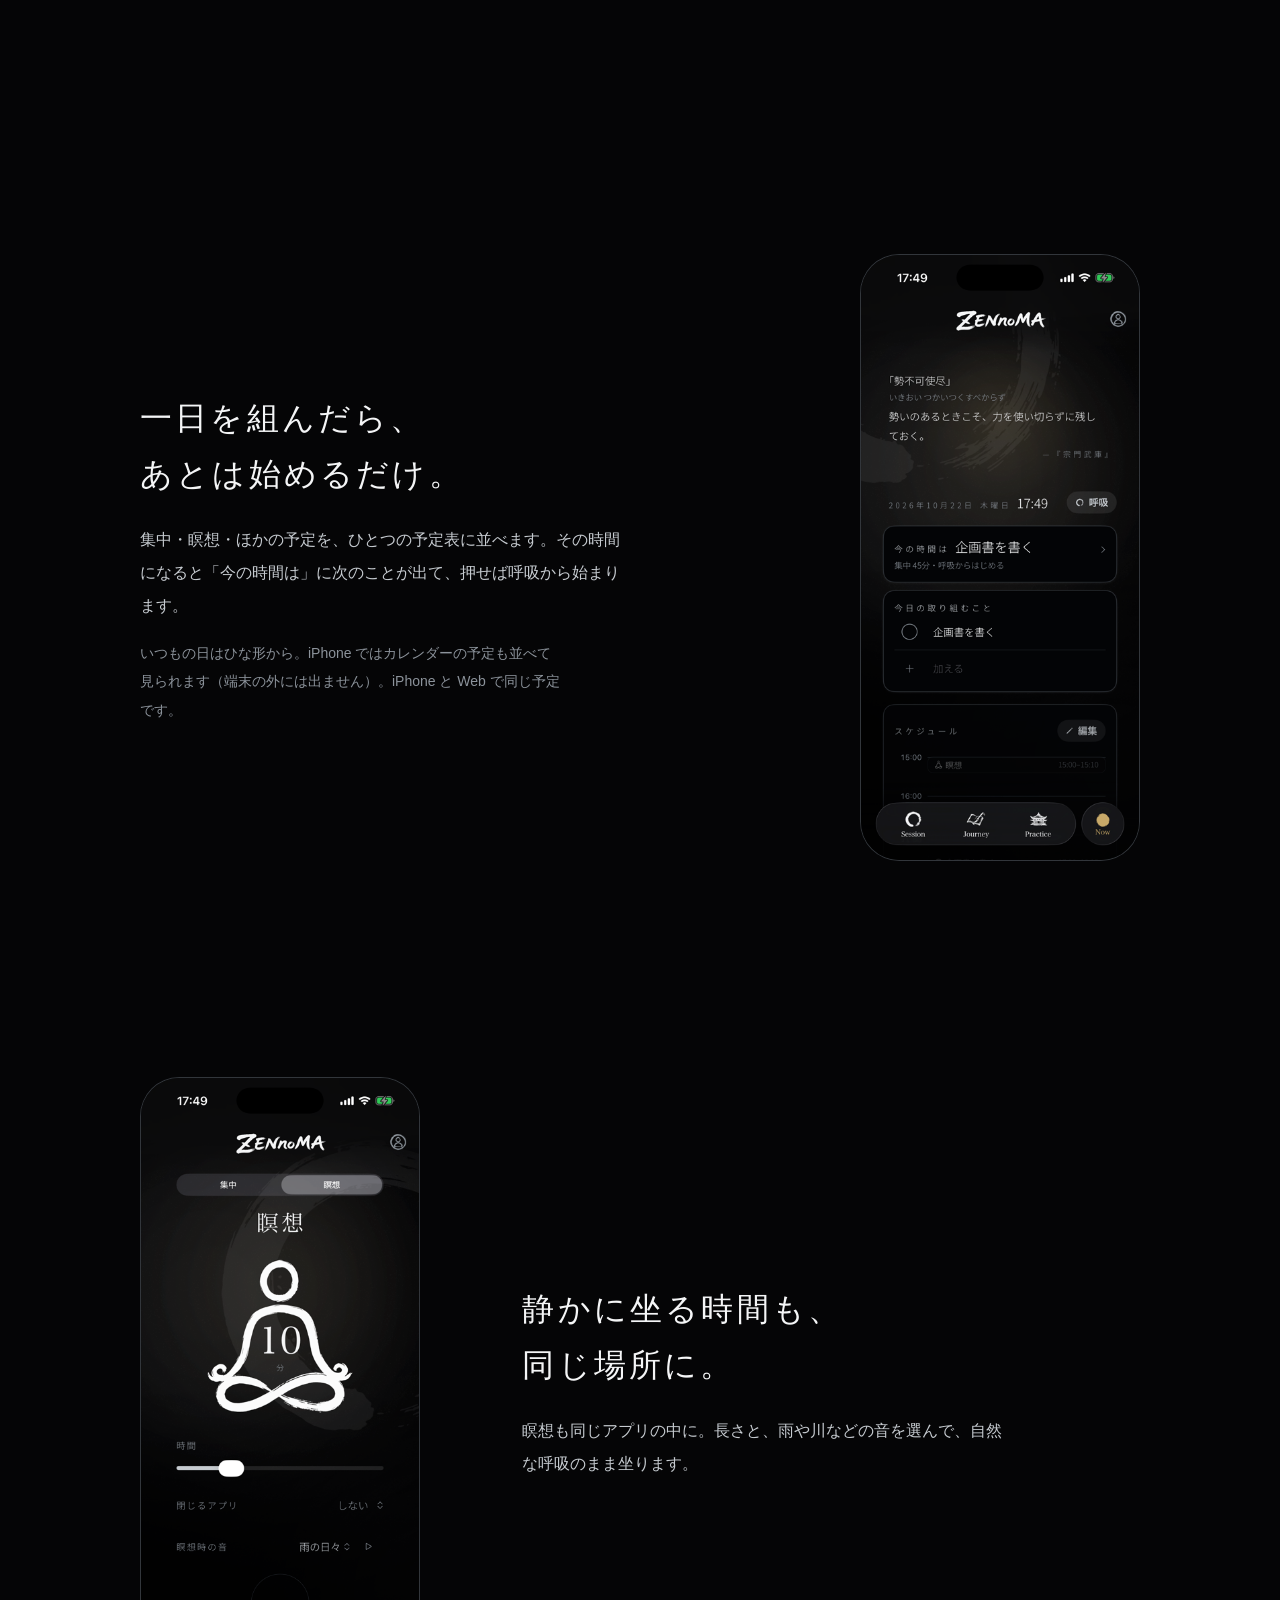
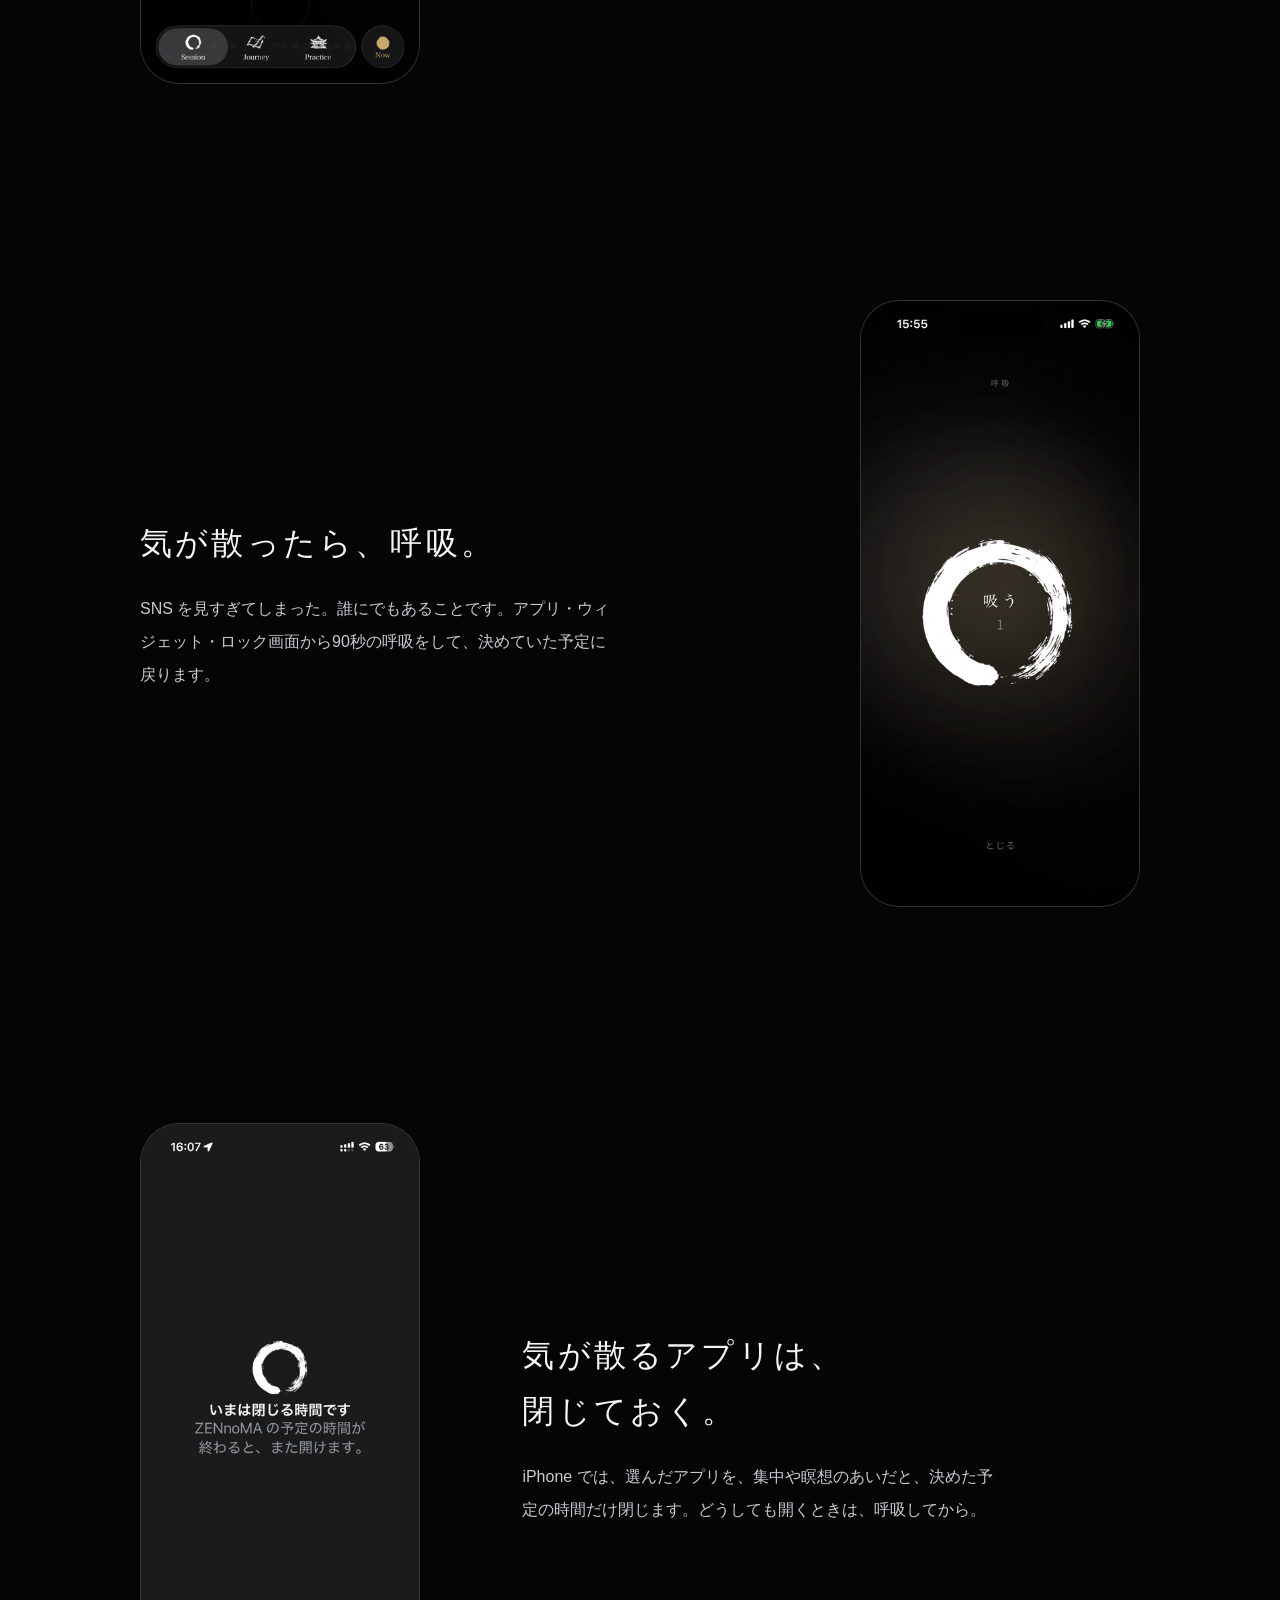
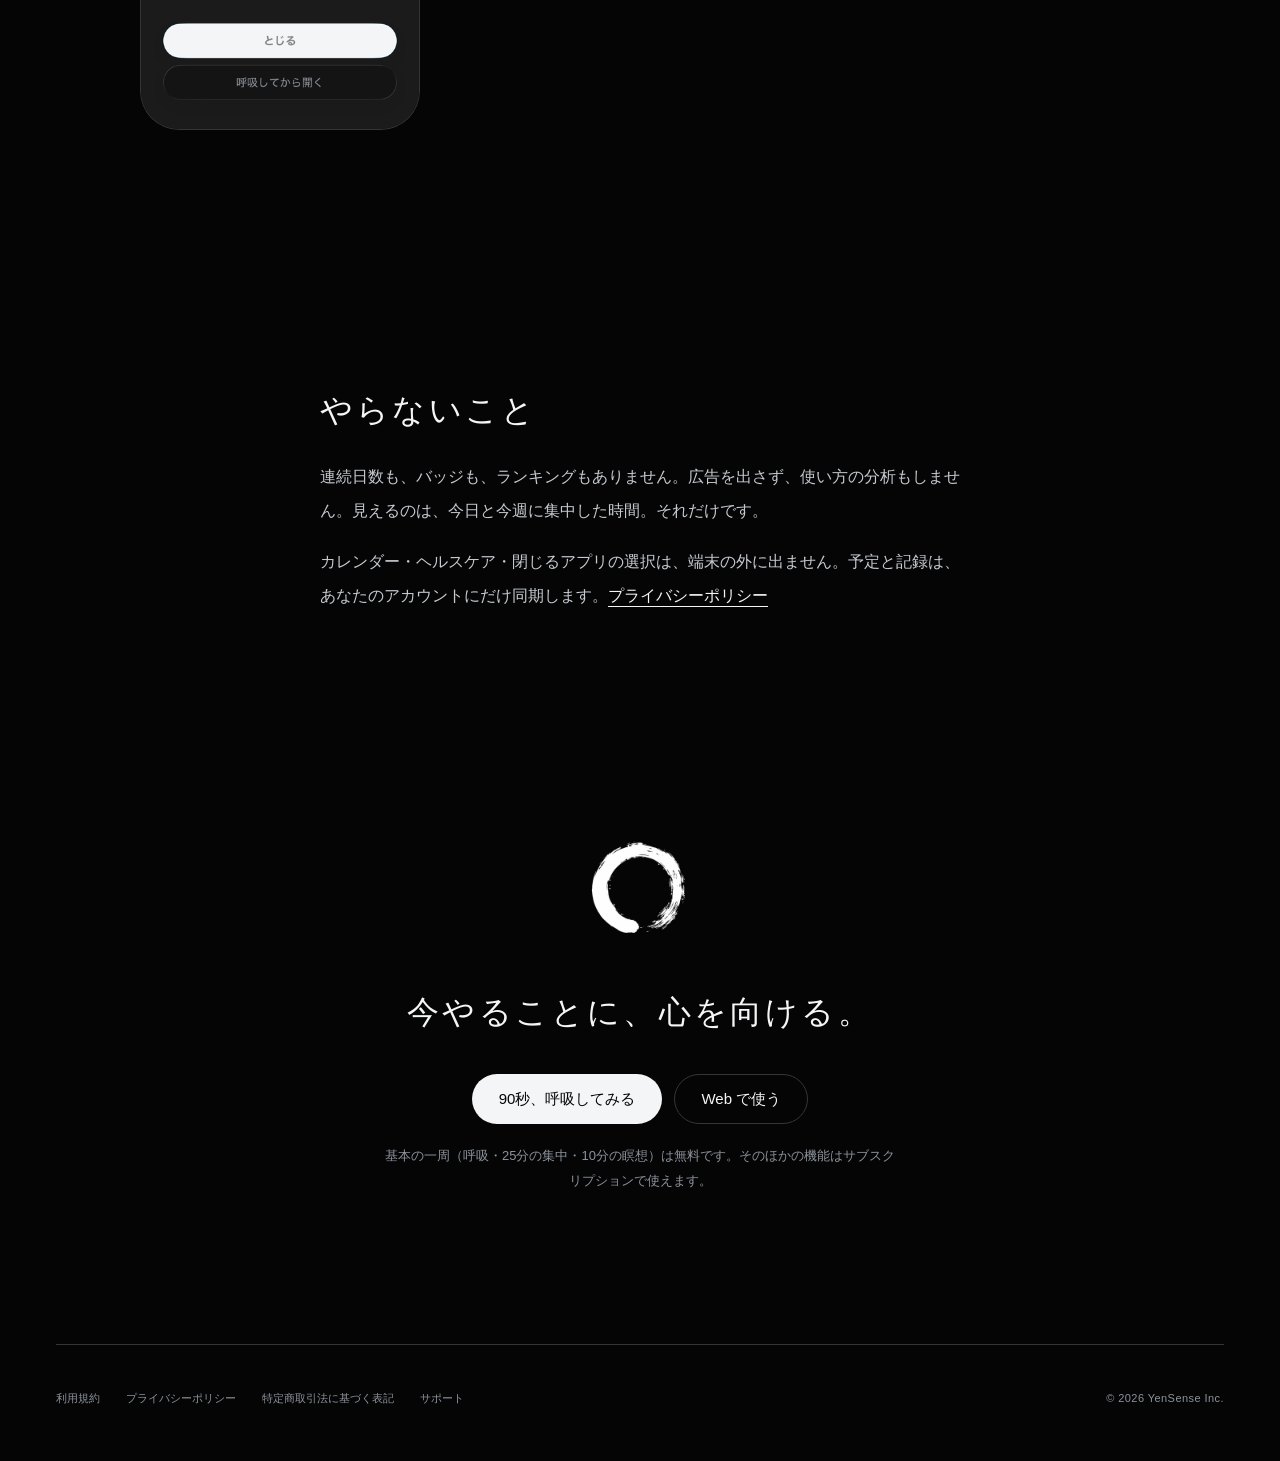
==== commit 30eb5abb: "公開（ZENnoMA 342161f）" ====
--- a/ja/index.html
+++ b/ja/index.html
@@ -3,11 +3,11 @@
 <head>
 <meta charset="utf-8">
 <meta name="viewport" content="width=device-width, initial-scale=1">
-<title>ZENnoMA | 集中は、ひと呼吸から。</title>
-<meta name="description" content="集中できないのは、意志が弱いからではない。状態が整っていないからだ。ZENnoMA は90秒の呼吸で状態を整えてから、集中を始めるアプリです。連続日数も広告も追跡もありません。">
+<title>ZENnoMA | 今日を整え、今に集中する。</title>
+<meta name="description" content="ZENnoMAは、日本の禅の思想と実践から着想を得た、日々の予定・集中・瞑想をつなぐアプリです。">
 <meta name="theme-color" content="#050506">
-<meta property="og:title" content="ZENnoMA | 集中は、ひと呼吸から。">
-<meta property="og:description" content="90秒の呼吸で状態を整えてから、集中を始める。">
+<meta property="og:title" content="ZENnoMA | 今日を整え、今に集中する。">
+<meta property="og:description" content="ZENnoMAは、日本の禅の思想と実践から着想を得た、日々の予定・集中・瞑想をつなぐアプリです。">
 <meta property="og:type" content="website">
 <meta property="og:url" content="https://zennoma.com/ja/">
 <link rel="canonical" href="https://zennoma.com/ja/">
@@ -40,11 +40,11 @@
       <canvas data-hero-enso></canvas>
       <img class="hero-still on-ink" src="/assets/enso-on-ink.png" alt="" width="1200" height="1200"><img class="hero-still on-paper" src="/assets/enso-on-paper.png" alt="" width="1200" height="1200">
     </div>
-    <h1 id="hero-title">集中は、ひと呼吸から。</h1>
-    <p class="hero-lead">ZENnoMA は、90秒の呼吸で状態を整えてから、集中を始めるアプリです。</p>
+    <h1 id="hero-title">今日を整え、今に集中する。</h1>
+    <p class="hero-lead">ZENnoMAは、日本の禅の思想と実践から着想を得た、日々の予定・集中・瞑想をつなぐアプリです。</p>
     <div class="actions">
       <button class="button primary" type="button" data-breath-open>90秒、呼吸してみる</button>
-      <a class="button quiet" href="https://app.zennoma.com">Web で使う</a>
+      <a class="button quiet" href="https://app.zennoma.com/?lang=ja">Web で使う</a>
     </div>
     <p class="small">無料で始められます。iPhone アプリは近日公開です。</p>
   </section>
@@ -116,8 +116,8 @@
 
   <section class="closing" aria-labelledby="closing-title">
     <span class="closing-enso" aria-hidden="true"><img class="on-ink" src="/assets/enso-on-ink.png" alt="" width="160" height="160" loading="lazy"><img class="on-paper" src="/assets/enso-on-paper.png" alt="" width="160" height="160" loading="lazy"></span>
-    <h2 id="closing-title" class="section-title">まずは、90秒。</h2>
-    <div class="actions"><button class="button primary" type="button" data-breath-open>90秒、呼吸してみる</button><a class="button quiet" href="https://app.zennoma.com">Web で使う</a></div>
+    <h2 id="closing-title" class="section-title">今やることに、心を向ける。</h2>
+    <div class="actions"><button class="button primary" type="button" data-breath-open>90秒、呼吸してみる</button><a class="button quiet" href="https://app.zennoma.com/?lang=ja">Web で使う</a></div>
     <p class="small">基本の一周（呼吸・25分の集中・10分の瞑想）は無料です。そのほかの機能はサブスクリプションで使えます。</p>
   </section>
 </main>
@@ -125,7 +125,7 @@
 <div class="breath" data-breath data-inhale="吸う" data-exhale="吐く" role="dialog" aria-modal="true" aria-label="90秒の呼吸" hidden>
   <button class="breath-close" type="button" data-breath-close aria-label="閉じる"><svg viewBox="0 0 24 24" fill="none" stroke="currentColor" stroke-width="1.2" aria-hidden="true"><path d="M6 6l12 12M18 6 6 18"/></svg></button>
   <div class="breath-stage"><div class="breath-ripple"></div><div class="breath-ripple"></div><canvas data-breath-enso></canvas><div class="breath-center"><p class="breath-phase" data-breath-phase aria-live="polite"></p><p class="breath-count" data-breath-count></p></div></div>
-  <div class="breath-done" data-breath-done hidden><h2>整いました。</h2><p>この状態のまま、始めましょう。</p><div class="actions"><a class="button primary" href="https://app.zennoma.com">Web で集中を始める</a><button class="button quiet" type="button" data-breath-again>もう一度</button></div></div>
+  <div class="breath-done" data-breath-done hidden><h2>整いました。</h2><p>この状態のまま、始めましょう。</p><div class="actions"><a class="button primary" href="https://app.zennoma.com/?lang=ja">Web で集中を始める</a><button class="button quiet" type="button" data-breath-again>もう一度</button></div></div>
 </div>
 
 <footer class="foot"><nav aria-label="案内"><a href="/ja/terms">利用規約</a><a href="/ja/privacy">プライバシーポリシー</a><a href="/ja/legal">特定商取引法に基づく表記</a><a href="/ja/support">サポート</a></nav><p>© 2026 YenSense Inc.</p></footer>
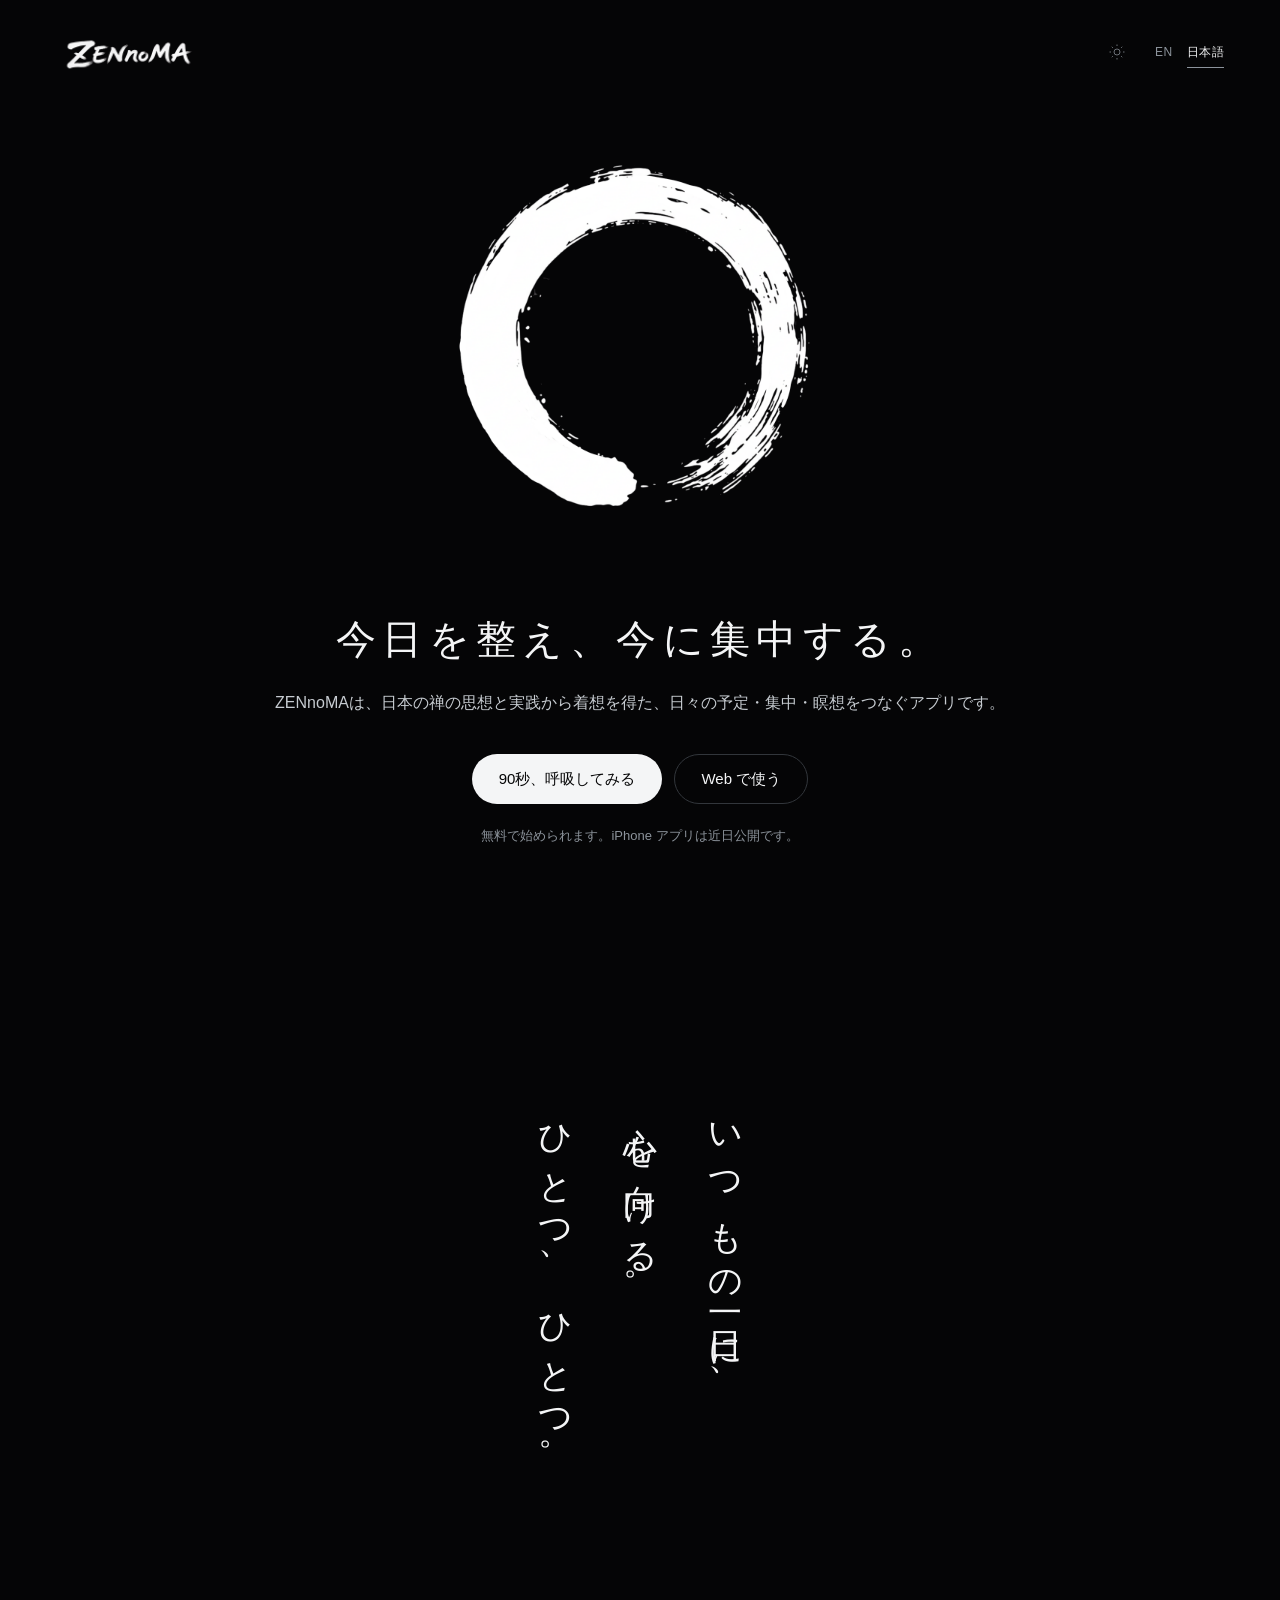
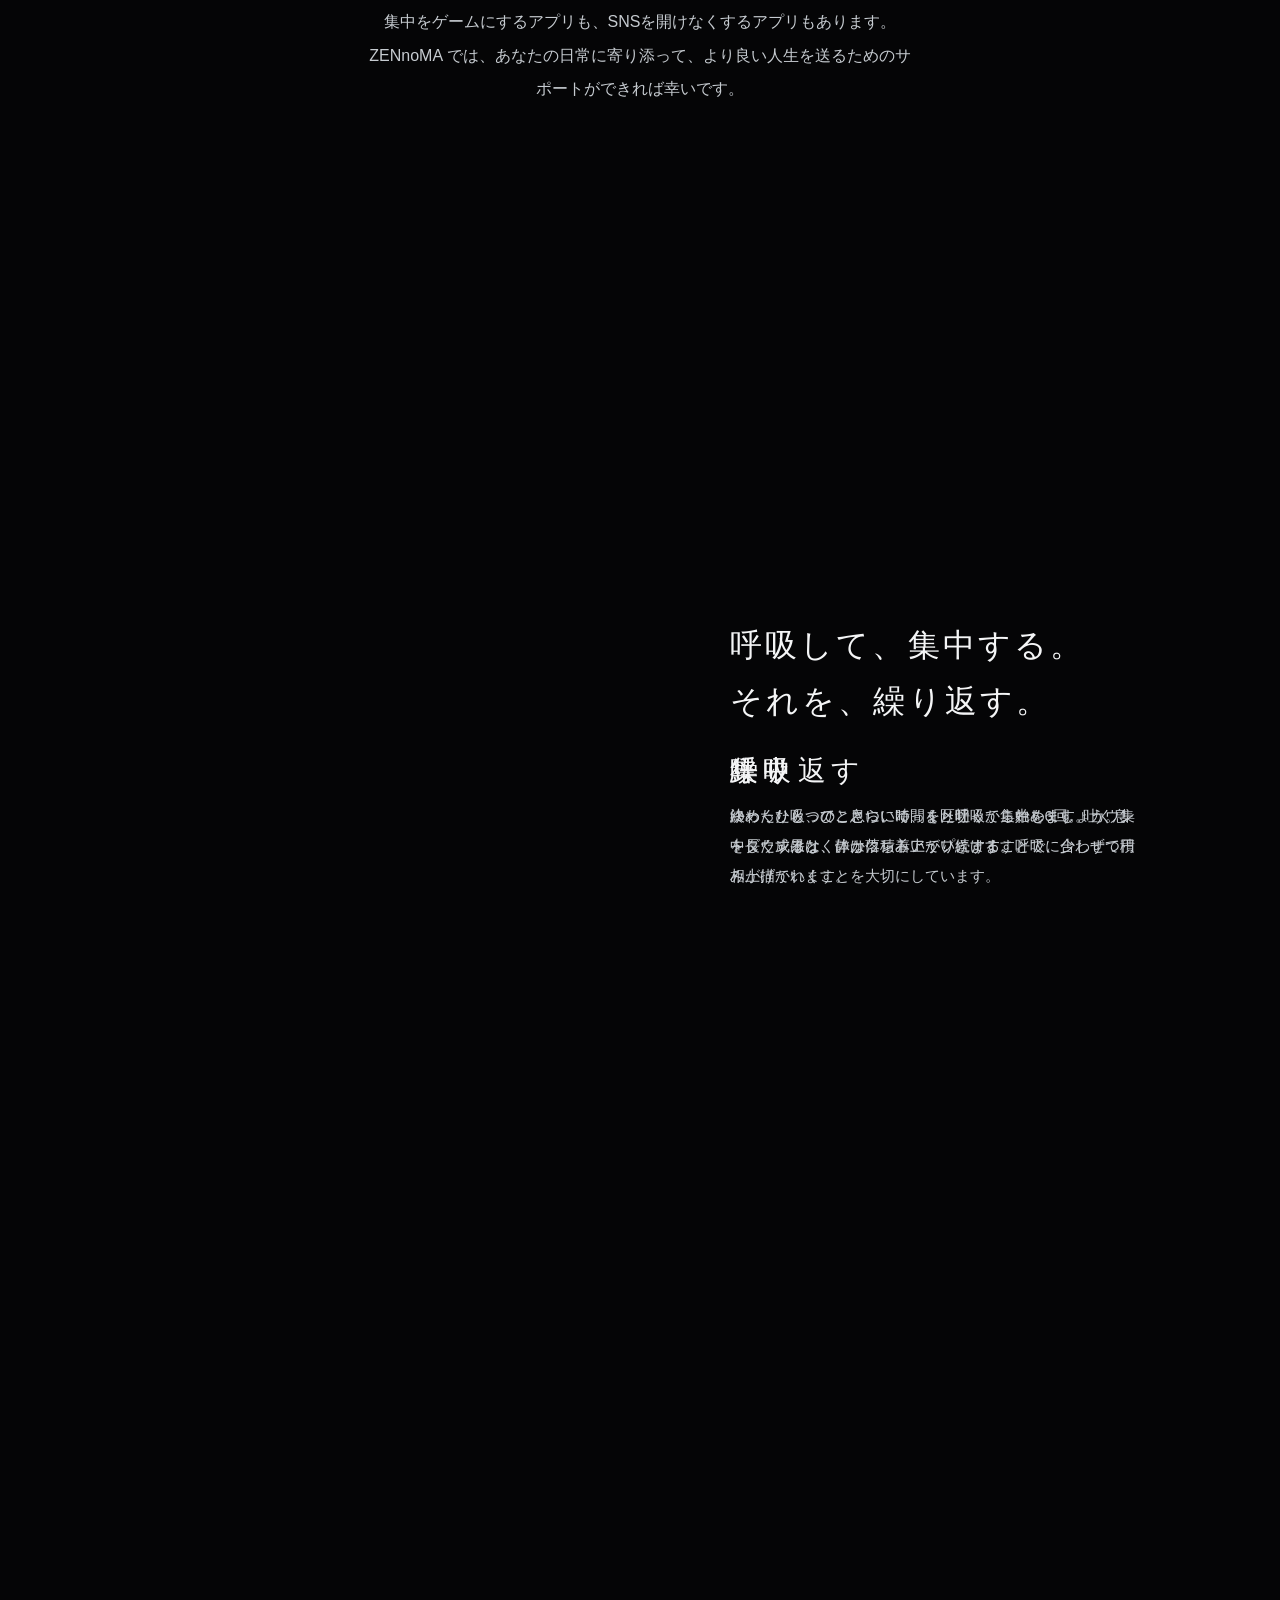
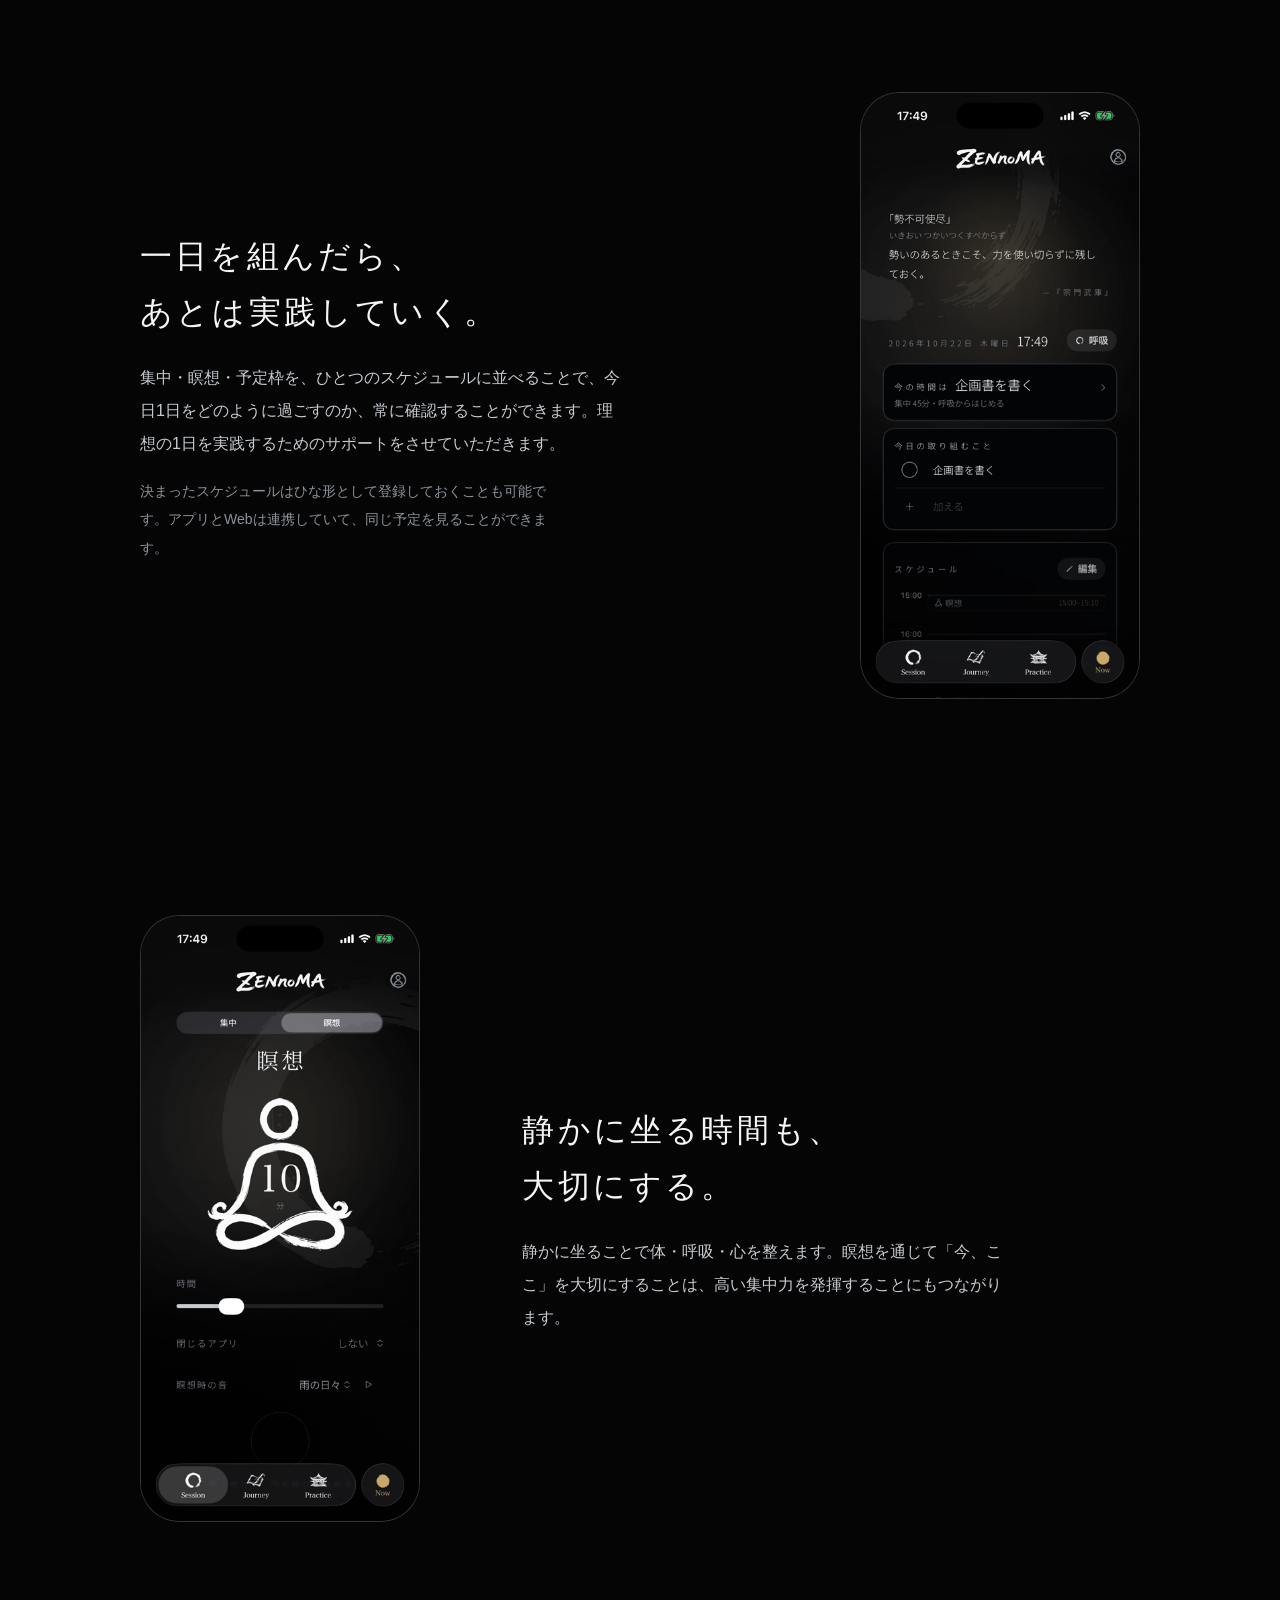
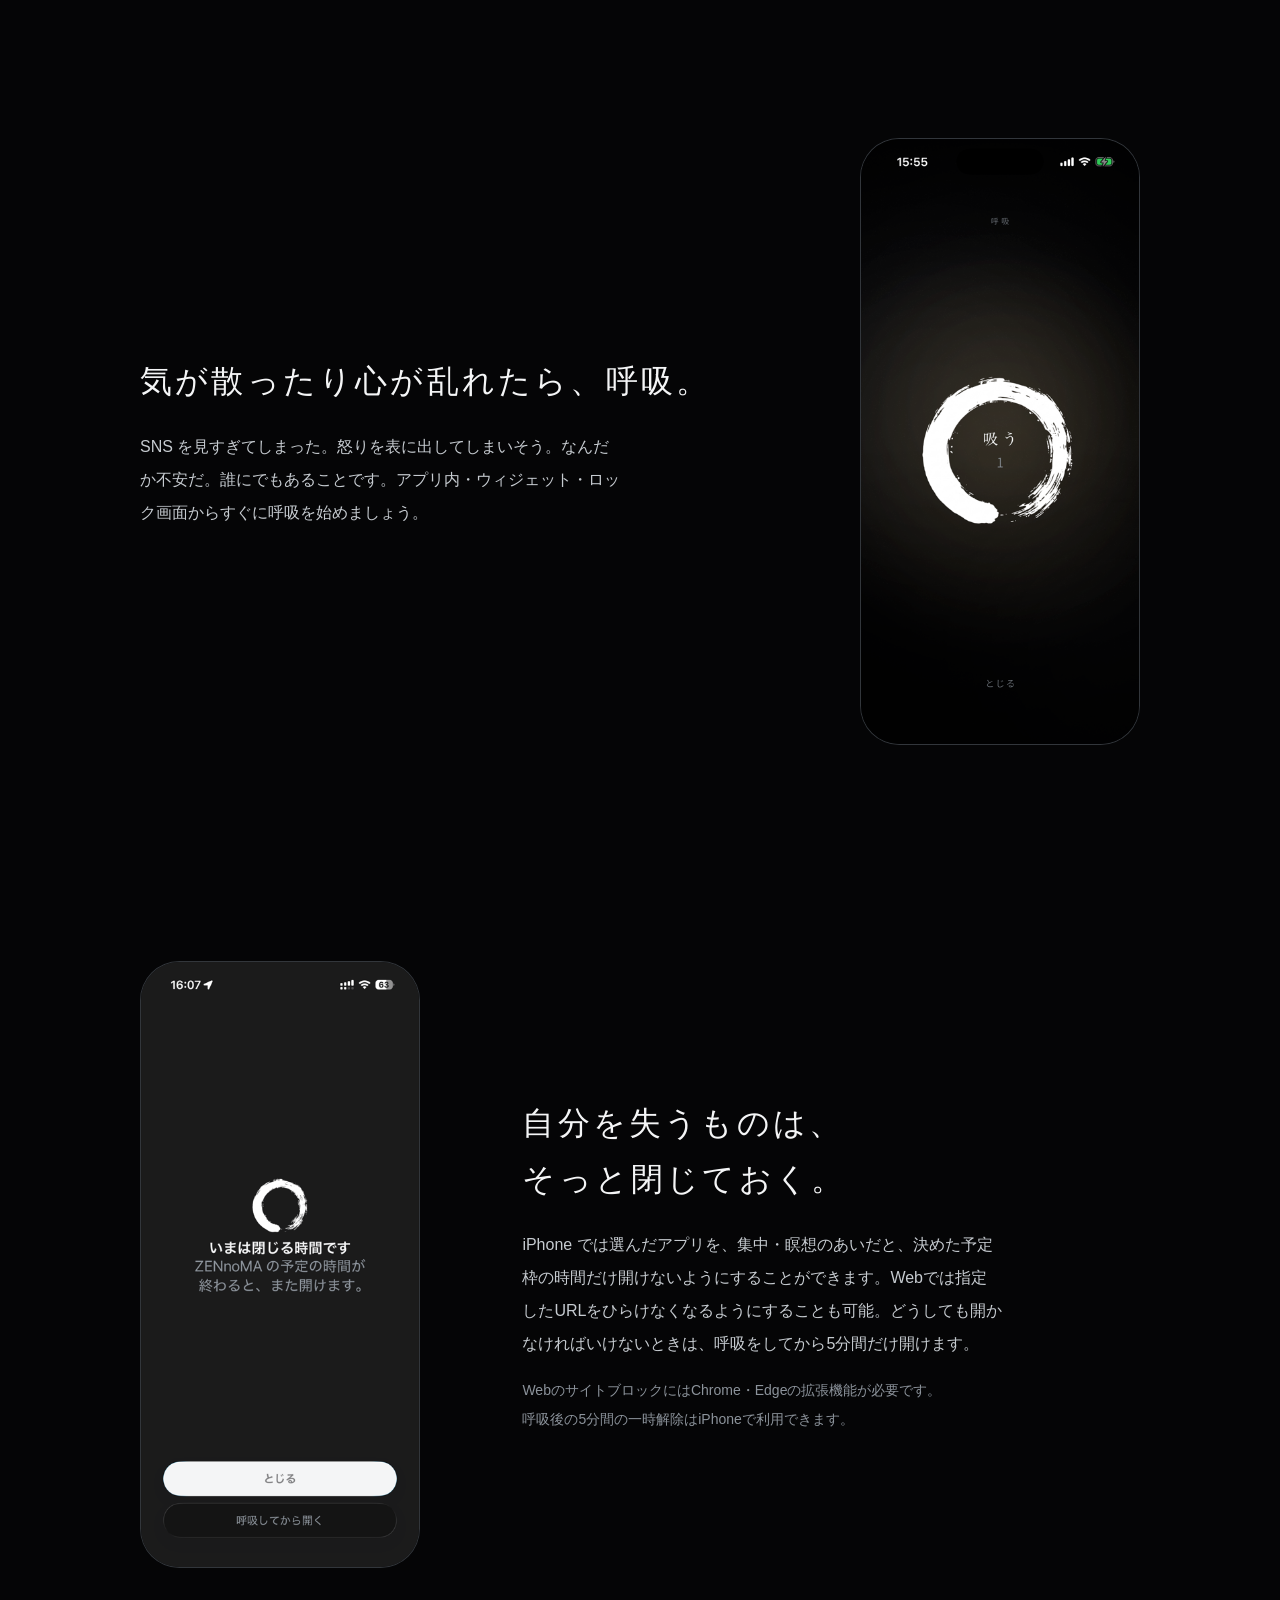
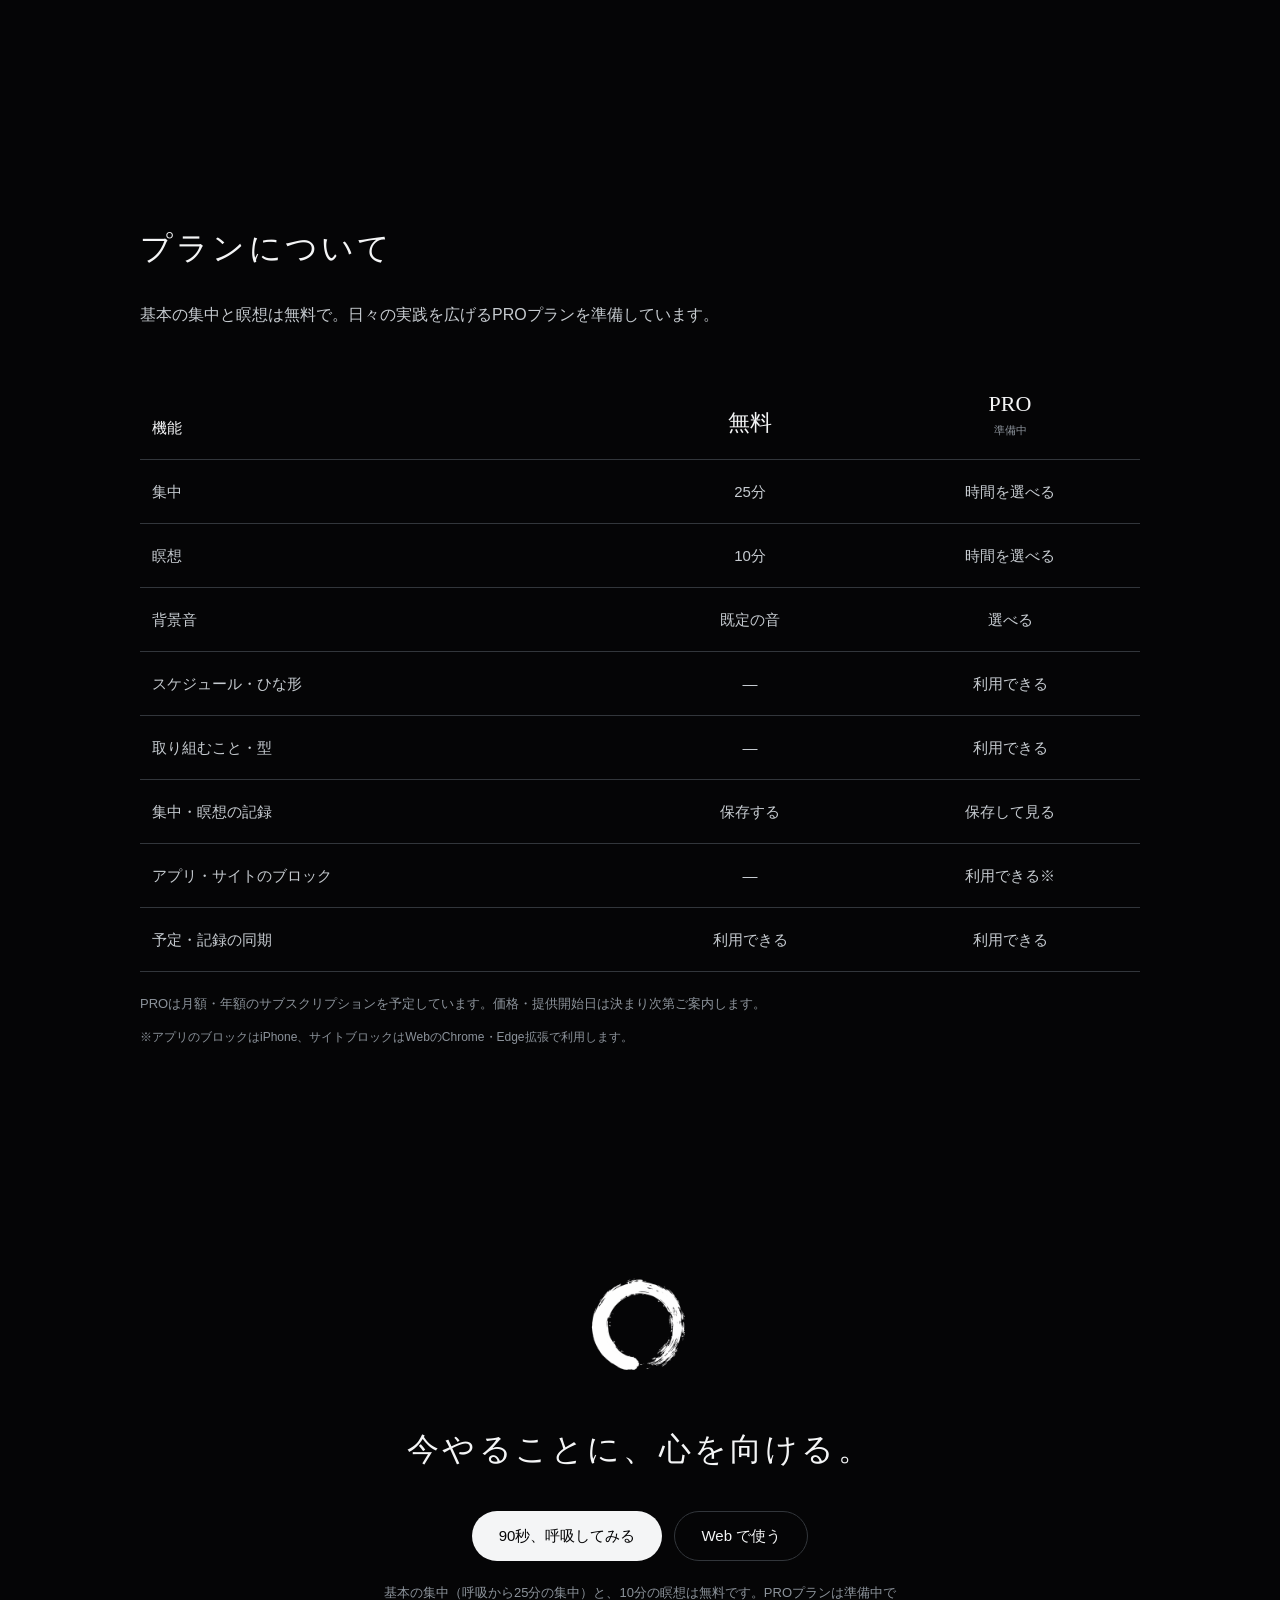
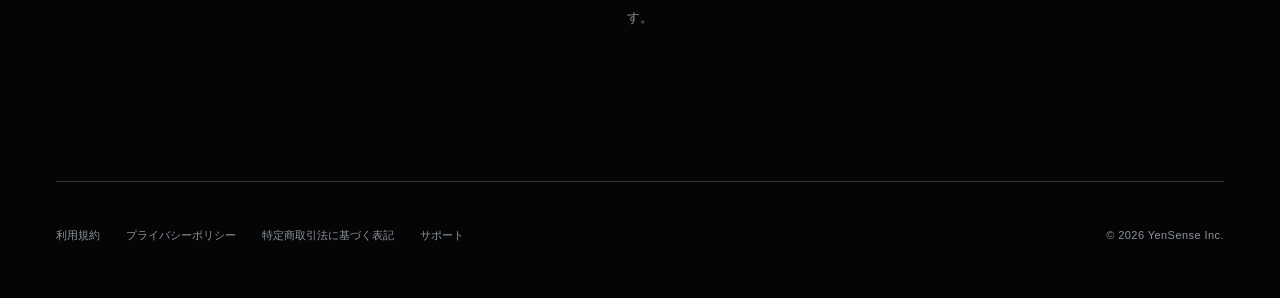
==== commit a0c3ce97: "公開（ZENnoMA 0f8f568）" ====
--- a/ja/index.html
+++ b/ja/index.html
@@ -51,8 +51,8 @@
 
   <section class="why" aria-labelledby="why-title">
     <h2 id="why-title" class="visually-hidden">ZENnoMA の考え方</h2>
-    <p class="manifesto"><span class="reveal">集中できないのは、</span><span class="reveal">意志が弱いからではない。</span><span class="reveal">状態が整っていないからだ。</span></p>
-    <p class="why-body reveal">集中をゲームにするアプリも、スマホを閉じ込めるアプリもあります。ZENnoMA がするのは、その手前のこと。90秒の呼吸で整えてから、始めます。</p>
+    <p class="manifesto"><span class="reveal">いつもの一日に、</span><span class="reveal">心を向ける。</span><span class="reveal">ひとつ、ひとつ。</span></p>
+    <p class="why-body reveal">集中をゲームにするアプリも、SNSを開けなくするアプリもあります。ZENnoMA では、あなたの日常に寄り添って、より良い人生を送るためのサポートができれば幸いです。</p>
   </section>
 
   <section class="loop" data-loop aria-labelledby="loop-title">
@@ -67,9 +67,9 @@
       <div class="loop-text">
         <h2 id="loop-title" class="section-title">呼吸して、集中する。<br>それを、繰り返す。</h2>
         <ol class="loop-steps">
-          <li class="loop-step is-active" data-loop-step><h3>呼吸</h3><p>5秒吸って、8秒吐く。これを6回。吐く息を長くすると、体は落ち着いていきます。数えなくても、息に合わせて円相が描かれます。</p></li>
-          <li class="loop-step" data-loop-step><h3>集中</h3><p>決めたひとつのことに、25分・45分・90分。カウントダウンはなく、細い輪が静かに満ちていくだけです。</p></li>
-          <li class="loop-step" data-loop-step><h3>また</h3><p>終わったら、ひと息ついて、また呼吸から。集中した時間は、そのまま積み上がります。</p></li>
+          <li class="loop-step is-active" data-loop-step><h3>呼吸</h3><p>ゆっくり吸って、さらにゆっくり吐く。これを6回。吐く息を長くすると、体は落ち着いていきます。呼吸に合わせて円相が描かれます。</p></li>
+          <li class="loop-step" data-loop-step><h3>集中</h3><p>決めたひとつのことに、時間を区切って集中します。カウントダウンはなく、カウントアップにすることで、少しずつ積み上げていくことを大切にしています。</p></li>
+          <li class="loop-step" data-loop-step><h3>繰り返す</h3><p>終わったら、ひと息ついて、また呼吸から始めましょう。集中した成果は、静かに積み上がり続けます。</p></li>
         </ol>
       </div>
     </div>
@@ -77,48 +77,64 @@
 
   <section class="feature" aria-labelledby="day-title">
     <div class="feature-text reveal">
-      <h2 id="day-title" class="section-title">一日を組んだら、<br>あとは始めるだけ。</h2>
-      <p>集中・瞑想・ほかの予定を、ひとつの予定表に並べます。その時間になると「今の時間は」に次のことが出て、押せば呼吸から始まります。</p>
-      <p class="small">いつもの日はひな形から。iPhone ではカレンダーの予定も並べて見られます（端末の外には出ません）。iPhone と Web で同じ予定です。</p>
+      <h2 id="day-title" class="section-title">一日を組んだら、<br>あとは実践していく。</h2>
+      <p>集中・瞑想・予定枠を、ひとつのスケジュールに並べることで、今日1日をどのように過ごすのか、常に確認することができます。理想の1日を実践するためのサポートをさせていただきます。</p>
+      <p class="small">決まったスケジュールはひな形として登録しておくことも可能です。アプリとWebは連携していて、同じ予定を見ることができます。</p>
     </div>
     <figure class="shot reveal"><div class="shot-frame" data-shot="NOW"><img src="/assets/shots/ja/now.png" alt="NOW の画面。今の時間はと今日の予定" width="1179" height="2556" loading="lazy" onerror="this.hidden=true"></div></figure>
   </section>
 
   <section class="feature" aria-labelledby="sit-title">
     <div class="feature-text reveal">
-      <h2 id="sit-title" class="section-title">静かに坐る時間も、<br>同じ場所に。</h2>
-      <p>瞑想も同じアプリの中に。長さと、雨や川などの音を選んで、自然な呼吸のまま坐ります。</p>
+      <h2 id="sit-title" class="section-title">静かに坐る時間も、<br>大切にする。</h2>
+      <p>静かに坐ることで体・呼吸・心を整えます。瞑想を通じて「今、ここ」を大切にすることは、高い集中力を発揮することにもつながります。</p>
     </div>
     <figure class="shot reveal"><div class="shot-frame" data-shot="瞑想"><img src="/assets/shots/ja/meditation.png" alt="瞑想の画面" width="1179" height="2556" loading="lazy" onerror="this.hidden=true"></div></figure>
   </section>
 
   <section class="feature" aria-labelledby="drift-title">
     <div class="feature-text reveal">
-      <h2 id="drift-title" class="section-title">気が散ったら、呼吸。</h2>
-      <p>SNS を見すぎてしまった。誰にでもあることです。アプリ・ウィジェット・ロック画面から90秒の呼吸をして、決めていた予定に戻ります。</p>
+      <h2 id="drift-title" class="section-title">気が散ったり心が乱れたら、呼吸。</h2>
+      <p>SNS を見すぎてしまった。怒りを表に出してしまいそう。なんだか不安だ。誰にでもあることです。アプリ内・ウィジェット・ロック画面からすぐに呼吸を始めましょう。</p>
     </div>
     <figure class="shot reveal"><div class="shot-frame" data-shot="呼吸"><img src="/assets/shots/ja/breath.png" alt="呼吸の画面" width="1179" height="2556" loading="lazy" onerror="this.hidden=true"></div></figure>
   </section>
 
   <section class="feature" aria-labelledby="shield-title">
     <div class="feature-text reveal">
-      <h2 id="shield-title" class="section-title">気が散るアプリは、<br>閉じておく。</h2>
-      <p>iPhone では、選んだアプリを、集中や瞑想のあいだと、決めた予定の時間だけ閉じます。どうしても開くときは、呼吸してから。</p>
+      <h2 id="shield-title" class="section-title">自分を失うものは、<br>そっと閉じておく。</h2>
+      <p>iPhone では選んだアプリを、集中・瞑想のあいだと、決めた予定枠の時間だけ開けないようにすることができます。Webでは指定したURLをひらけなくなるようにすることも可能。どうしても開かなければいけないときは、呼吸をしてから5分間だけ開けます。</p>
+      <p class="small">WebのサイトブロックにはChrome・Edgeの拡張機能が必要です。呼吸後の5分間の一時解除はiPhoneで利用できます。</p>
     </div>
     <figure class="shot reveal"><div class="shot-frame" data-shot="閉じたアプリ"><img src="/assets/shots/ja/shield.png" alt="閉じたアプリを開こうとしたときの画面" width="1179" height="2556" loading="lazy" onerror="this.hidden=true"></div></figure>
   </section>
 
-  <section class="leave-out reveal" aria-labelledby="leave-title">
-    <h2 id="leave-title" class="section-title">やらないこと</h2>
-    <p>連続日数も、バッジも、ランキングもありません。広告を出さず、使い方の分析もしません。見えるのは、今日と今週に集中した時間。それだけです。</p>
-    <p>カレンダー・ヘルスケア・閉じるアプリの選択は、端末の外に出ません。予定と記録は、あなたのアカウントにだけ同期します。<a href="/ja/privacy">プライバシーポリシー</a></p>
+  <section class="plans reveal" aria-labelledby="plans-title">
+    <h2 id="plans-title" class="section-title">プランについて</h2>
+    <p class="plans-intro">基本の集中と瞑想は無料で。日々の実践を広げるPROプランを準備しています。</p>
+    <table class="plan-table">
+      <caption class="visually-hidden">無料とPROの機能比較</caption>
+      <thead><tr><th scope="col">機能</th><th scope="col">無料</th><th scope="col">PRO<small>準備中</small></th></tr></thead>
+      <tbody>
+        <tr><th scope="row">集中</th><td>25分</td><td>時間を選べる</td></tr>
+        <tr><th scope="row">瞑想</th><td>10分</td><td>時間を選べる</td></tr>
+        <tr><th scope="row">背景音</th><td>既定の音</td><td>選べる</td></tr>
+        <tr><th scope="row">スケジュール・ひな形</th><td>—</td><td>利用できる</td></tr>
+        <tr><th scope="row">取り組むこと・型</th><td>—</td><td>利用できる</td></tr>
+        <tr><th scope="row">集中・瞑想の記録</th><td>保存する</td><td>保存して見る</td></tr>
+        <tr><th scope="row">アプリ・サイトのブロック</th><td>—</td><td>利用できる※</td></tr>
+        <tr><th scope="row">予定・記録の同期</th><td>利用できる</td><td>利用できる</td></tr>
+      </tbody>
+    </table>
+    <p class="small">PROは月額・年額のサブスクリプションを予定しています。価格・提供開始日は決まり次第ご案内します。</p>
+    <p class="small plans-platforms">※アプリのブロックはiPhone、サイトブロックはWebのChrome・Edge拡張で利用します。</p>
   </section>
 
   <section class="closing" aria-labelledby="closing-title">
     <span class="closing-enso" aria-hidden="true"><img class="on-ink" src="/assets/enso-on-ink.png" alt="" width="160" height="160" loading="lazy"><img class="on-paper" src="/assets/enso-on-paper.png" alt="" width="160" height="160" loading="lazy"></span>
     <h2 id="closing-title" class="section-title">今やることに、心を向ける。</h2>
     <div class="actions"><button class="button primary" type="button" data-breath-open>90秒、呼吸してみる</button><a class="button quiet" href="https://app.zennoma.com/?lang=ja">Web で使う</a></div>
-    <p class="small">基本の一周（呼吸・25分の集中・10分の瞑想）は無料です。そのほかの機能はサブスクリプションで使えます。</p>
+    <p class="small">基本の集中（呼吸から25分の集中）と、10分の瞑想は無料です。PROプランは準備中です。</p>
   </section>
 </main>
 
--- a/lp/lp.css
+++ b/lp/lp.css
@@ -36,7 +36,8 @@
 html:not(.js) .hero-enso canvas { display: none; }
 .hero h1 { margin: 0 0 16px; font: 400 clamp(32px, 4vw, 52px)/1.25 var(--display); }
 html[lang="ja"] .hero h1 { font-size: clamp(26px, 3.2vw, 40px); line-height: 1.6; letter-spacing: .16em; }
-.hero-lead { max-width: 30em; margin: 0; color: var(--ink2); font-size: 16px; line-height: 1.9; }
+/* 紹介文は幅による折り返しだけにし、PCでは一文を途中で区切らない。 */
+.hero-lead { max-width: 100%; margin: 0; color: var(--ink2); font-size: 16px; line-height: 1.9; }
 
 /* 考え方 — 売り物の主張（CLAUDE.md 第1節）。日本語は縦書き */
 .why { display: grid; justify-items: center; gap: 14vh; max-width: 1080px; margin: 0 auto; padding: 8vh 40px 22vh; }
--- a/lp/lp-sections.css
+++ b/lp/lp-sections.css
@@ -1,4 +1,4 @@
-/* LP — 中ほどから: アプリの実際の画面と短い文・やらないこと・締め・足もと、と幅ごとの直し。
+/* LP — 中ほどから: アプリの実際の画面と短い文・プランの比較・締め・足もと、と幅ごとの直し。
    画面は CEO が iPhone で撮ったスクリーンショット（site/assets/shots/<言語>/）。
    まだ無い画面は、枠と名前だけを出す（公開のスクリプトは、無い画面があると送る前に止める）。 */
 
@@ -15,11 +15,20 @@
 .shot-frame::before { content: attr(data-shot); position: absolute; inset: 0; display: grid; place-items: center; color: var(--ink3); font-size: 12px; letter-spacing: .1em; }
 .shot-frame img { position: relative; display: block; width: 100%; height: 100%; object-fit: cover; }
 
-/* やらないこと */
-.leave-out { max-width: 720px; margin: 0 auto; padding: 16vh 40px 10vh; }
-.leave-out p { margin: 0; color: var(--ink2); font-size: 16px; line-height: 2.1; }
-.leave-out p + p { margin-top: 18px; }
-.leave-out a { color: var(--ink); white-space: nowrap; }
+/* プランの比較。既存の文字・余白・細い罫線だけで組む。 */
+.plans { max-width: 1080px; margin: 0 auto; padding: 16vh 40px 10vh; }
+.plans-intro { max-width: 40em; margin: 0 0 36px; color: var(--ink2); font-size: 16px; line-height: 2.1; }
+.plan-table { width: 100%; border-collapse: collapse; table-layout: fixed; font-size: 15px; line-height: 1.8; }
+.plan-table th, .plan-table td { padding: 18px 12px; border-bottom: 1px solid var(--hair); overflow-wrap: anywhere; }
+.plan-table th:first-child { width: 48%; text-align: left; }
+.plan-table th { font-weight: 400; }
+.plan-table thead th { vertical-align: bottom; color: var(--ink); }
+.plan-table thead th:not(:first-child) { font: 400 22px/1.6 var(--display); }
+.plan-table thead small { display: block; color: var(--ink3); font: 300 11px/1.8 var(--sans); }
+.plan-table tbody th { color: var(--ink2); }
+.plan-table td { color: var(--ink2); text-align: center; }
+.plans .small { max-width: 52em; }
+.plans .plans-platforms { margin-top: 10px; font-size: 12px; }
 
 /* 締め */
 .closing { display: flex; flex-direction: column; align-items: center; padding: 14vh 24px 6vh; text-align: center; }
@@ -46,7 +55,11 @@
   .hero { padding-bottom: 14vh; }
   .hero-enso { width: min(80vw, 46vh); }
   .why { gap: 10vh; padding: 6vh 24px 16vh; }
-  .loop, .feature, .leave-out { padding-left: 24px; padding-right: 24px; }
+  .loop, .feature, .plans { padding-left: 24px; padding-right: 24px; }
+  .plan-table { font-size: 12px; }
+  .plan-table th, .plan-table td { padding: 15px 8px; }
+  .plan-table th:first-child { width: 42%; }
+  .plan-table thead th:not(:first-child) { font-size: 18px; }
   .feature { padding-top: 9vh; padding-bottom: 9vh; }
   .landing .foot { display: block; }
   .landing .foot p { margin-top: 16px; }
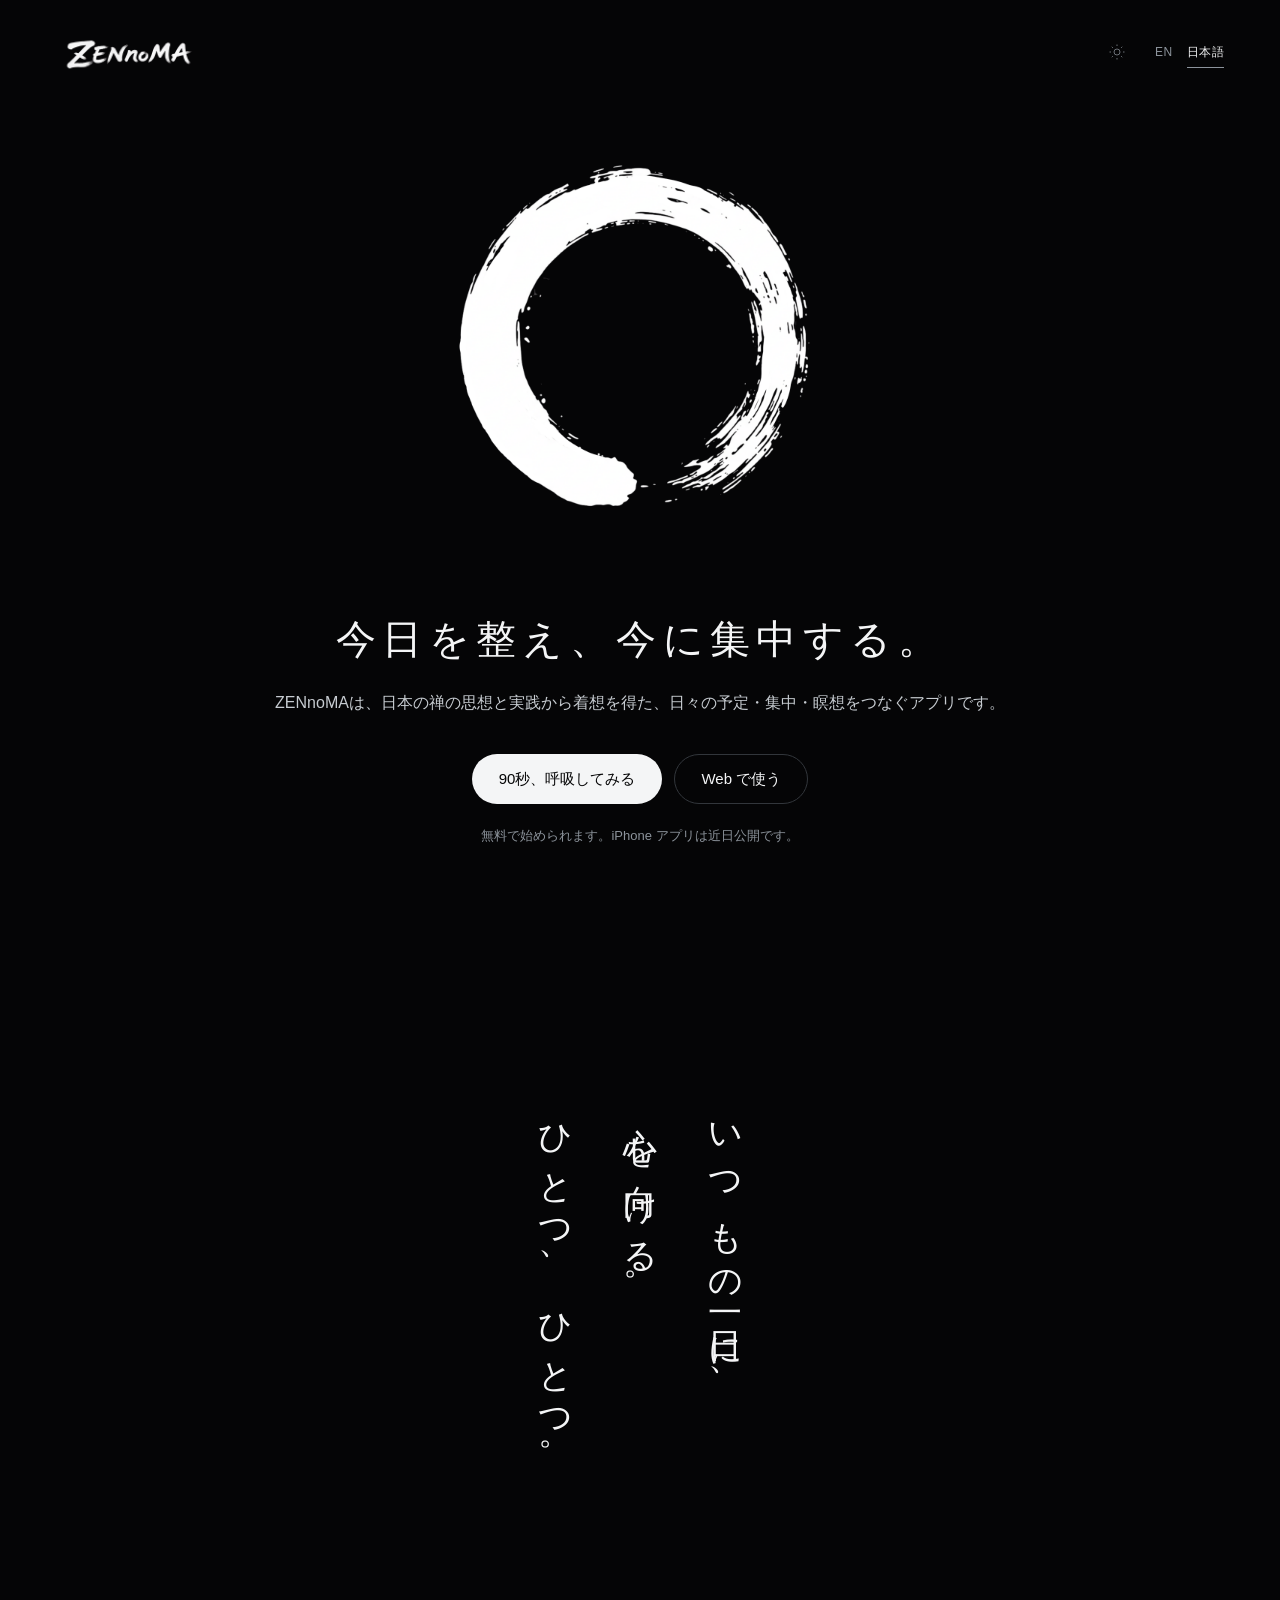
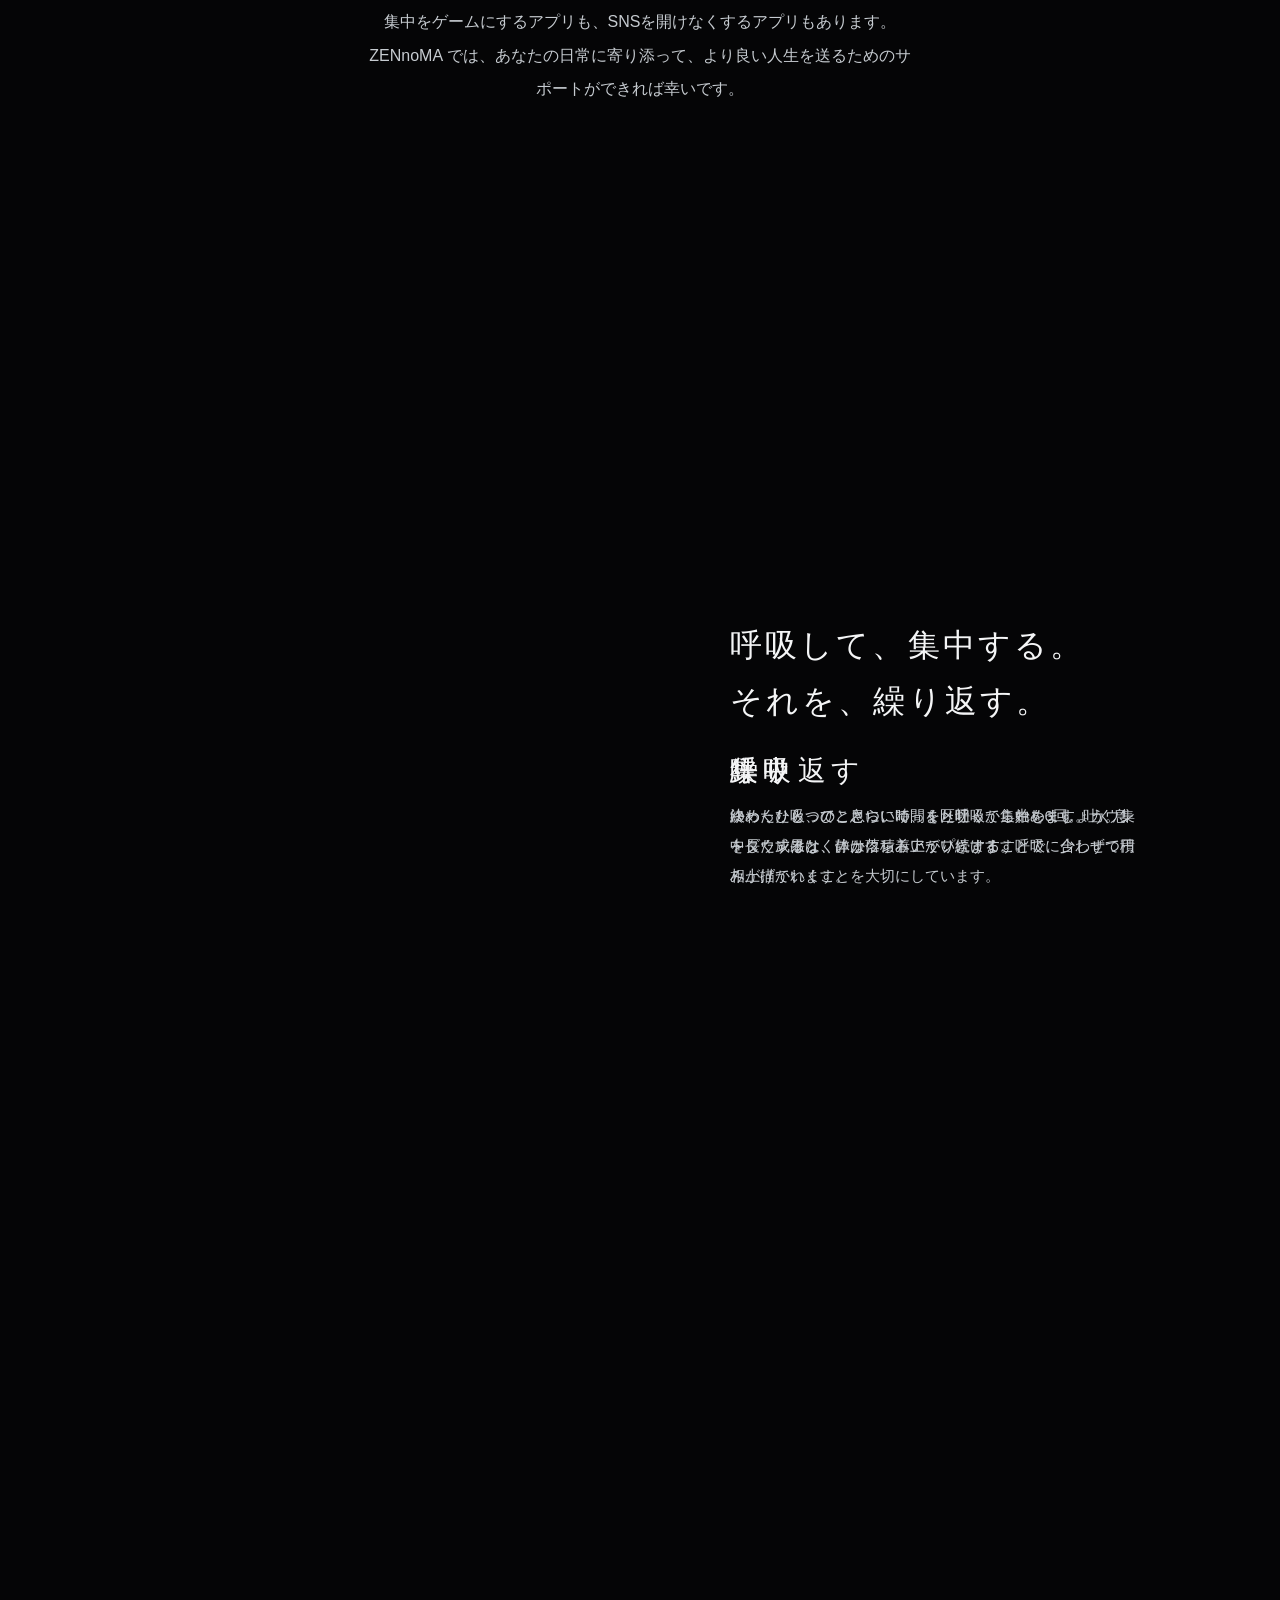
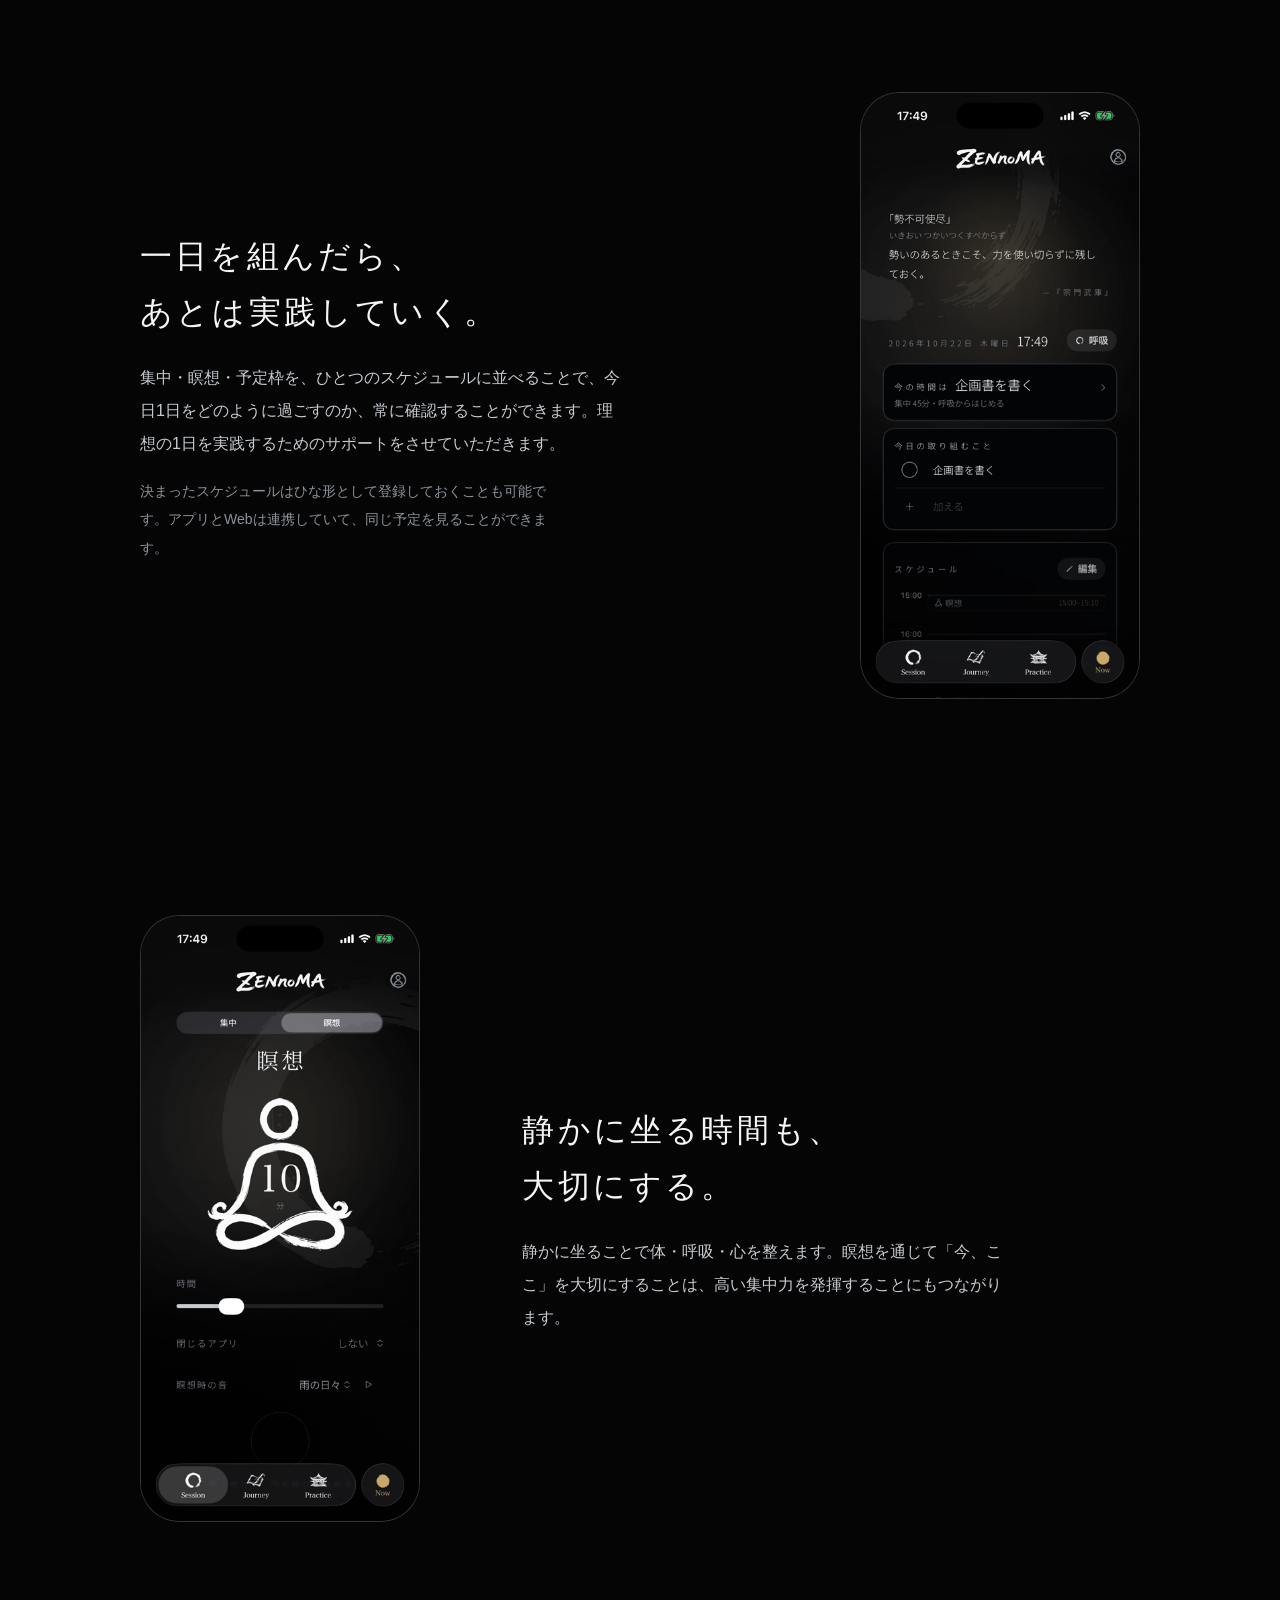
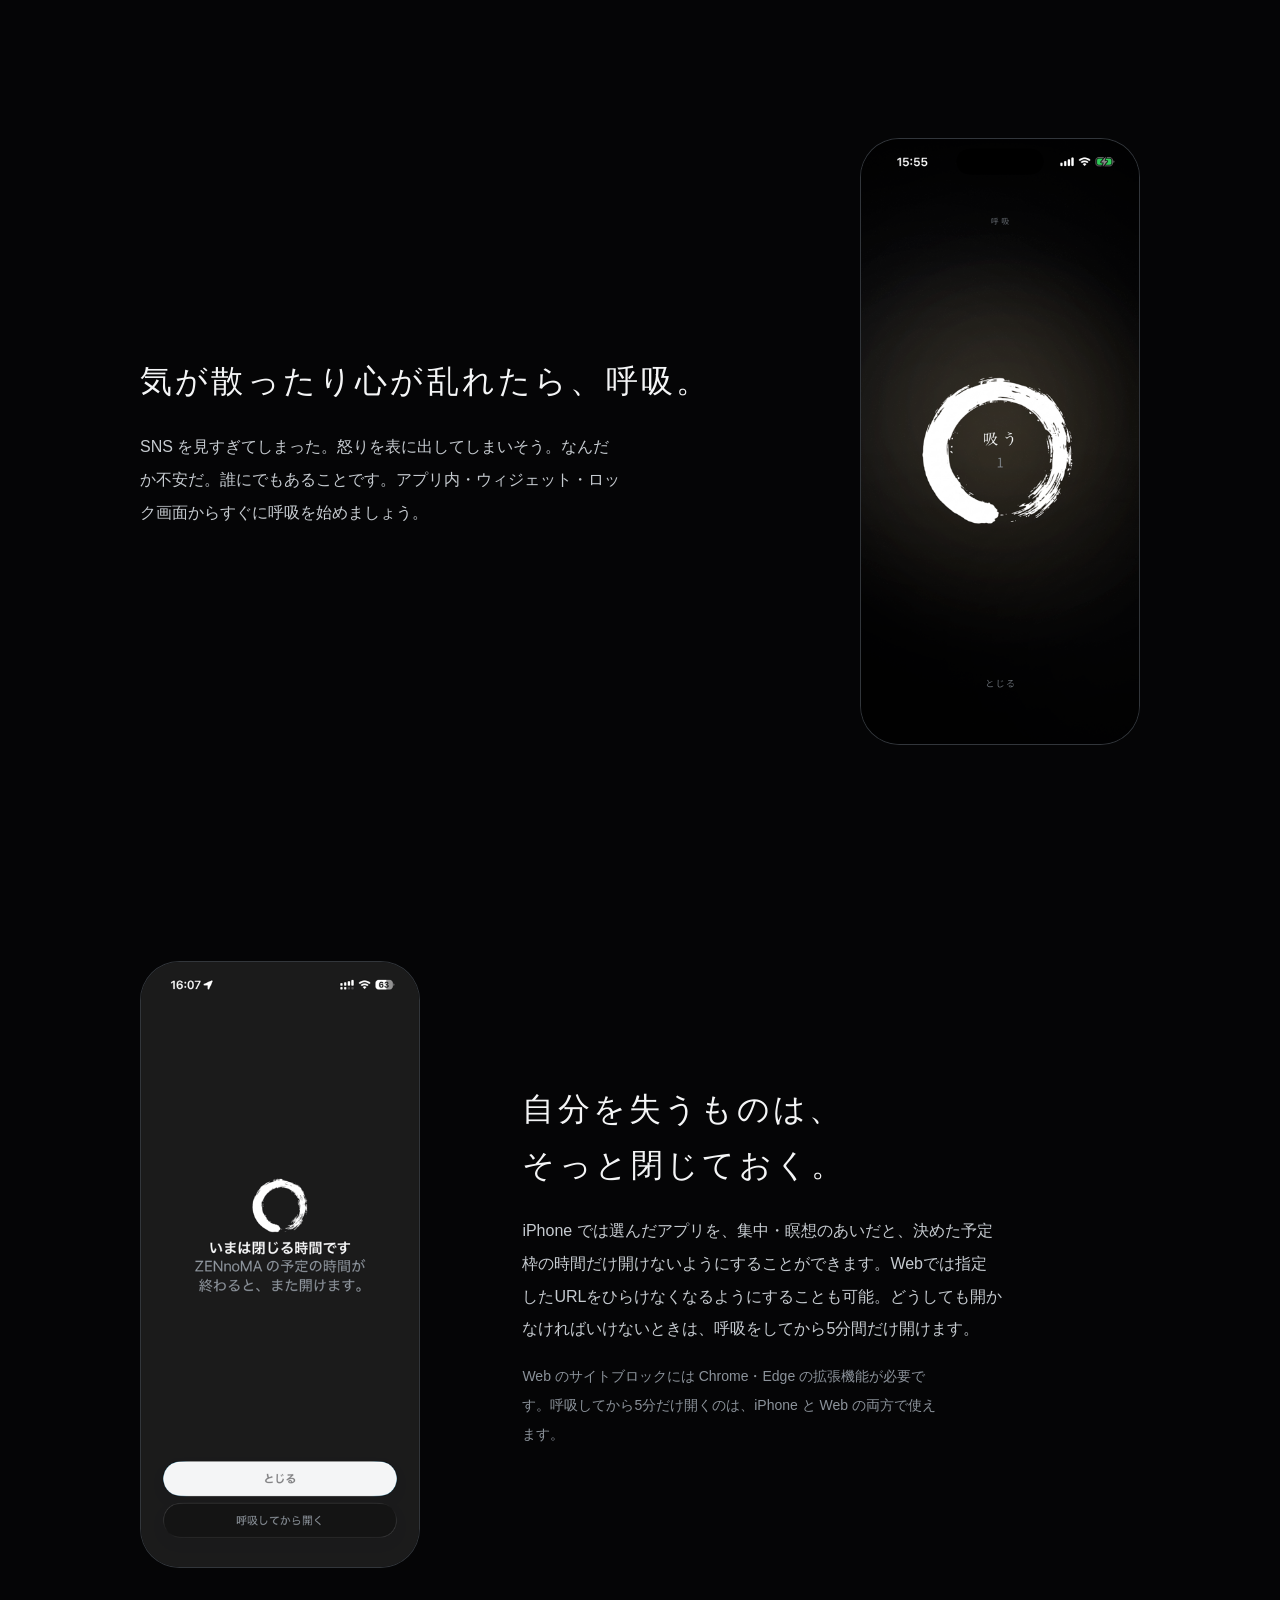
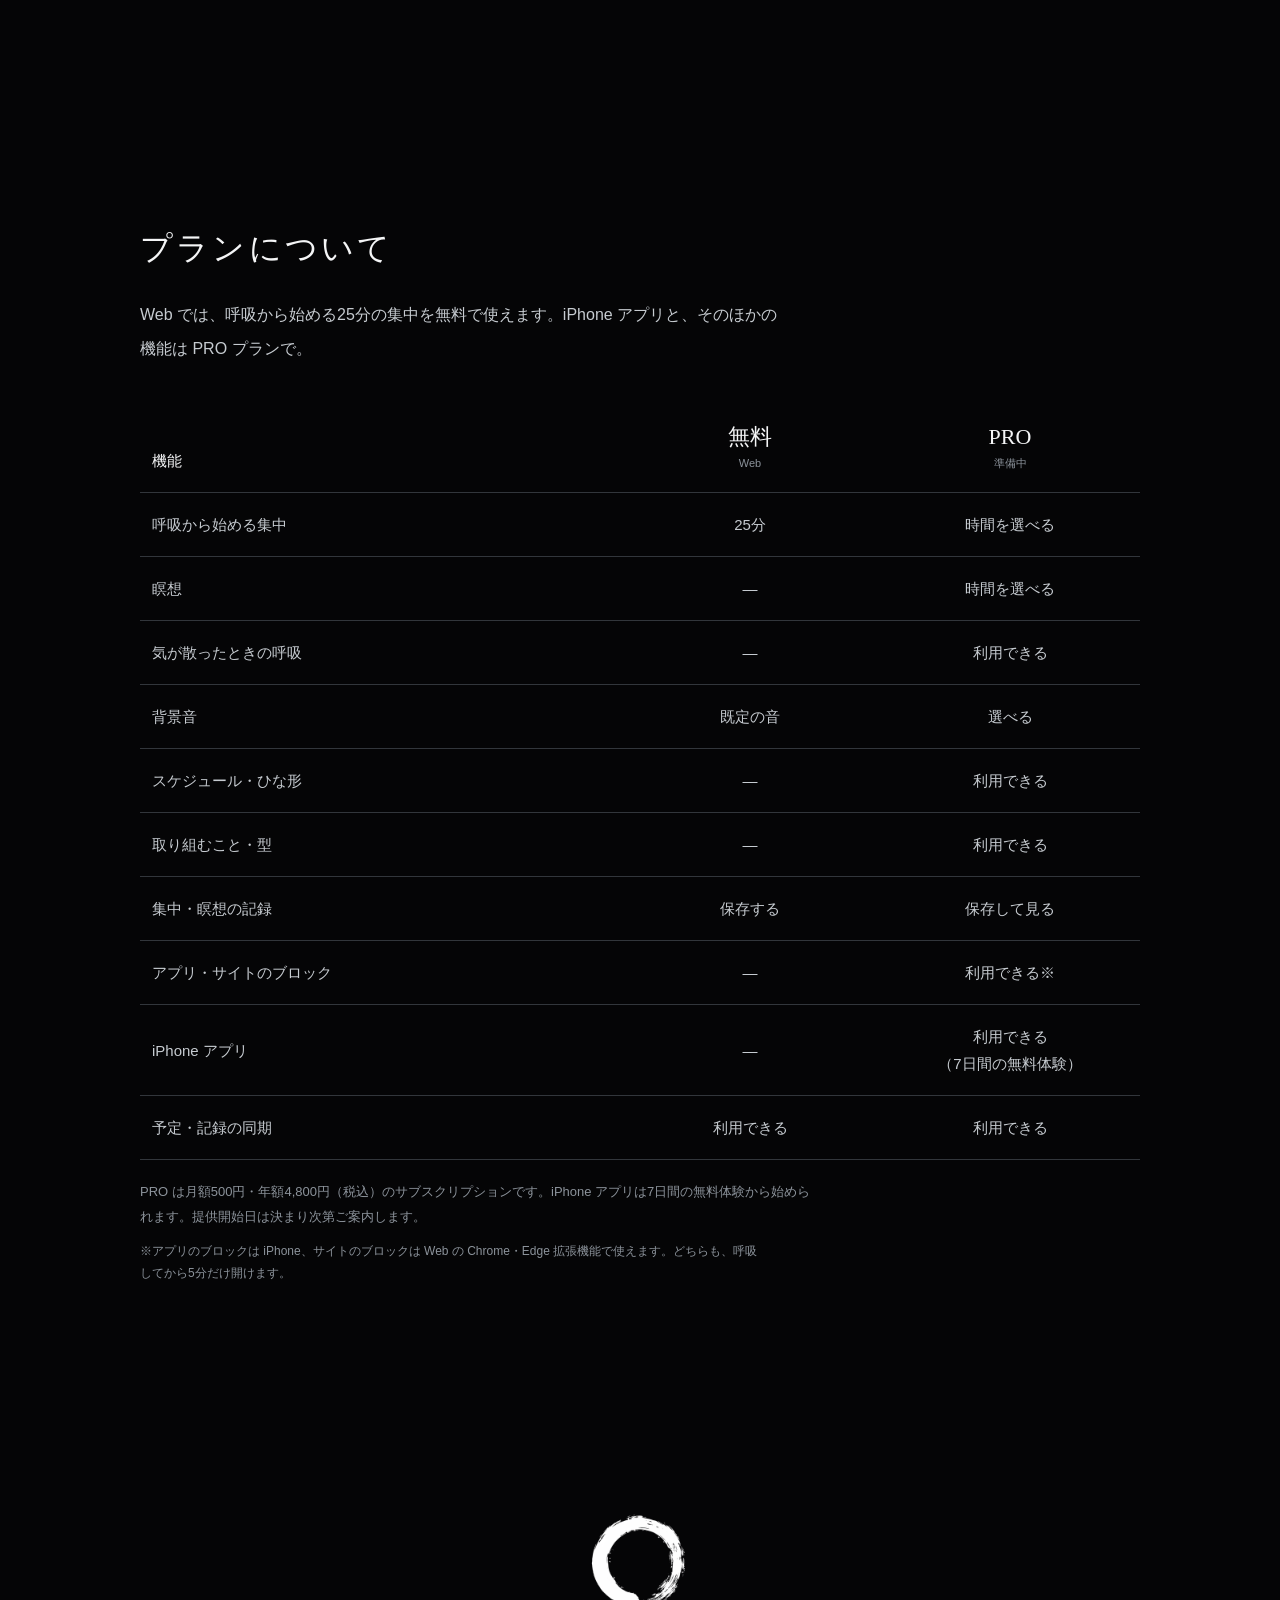
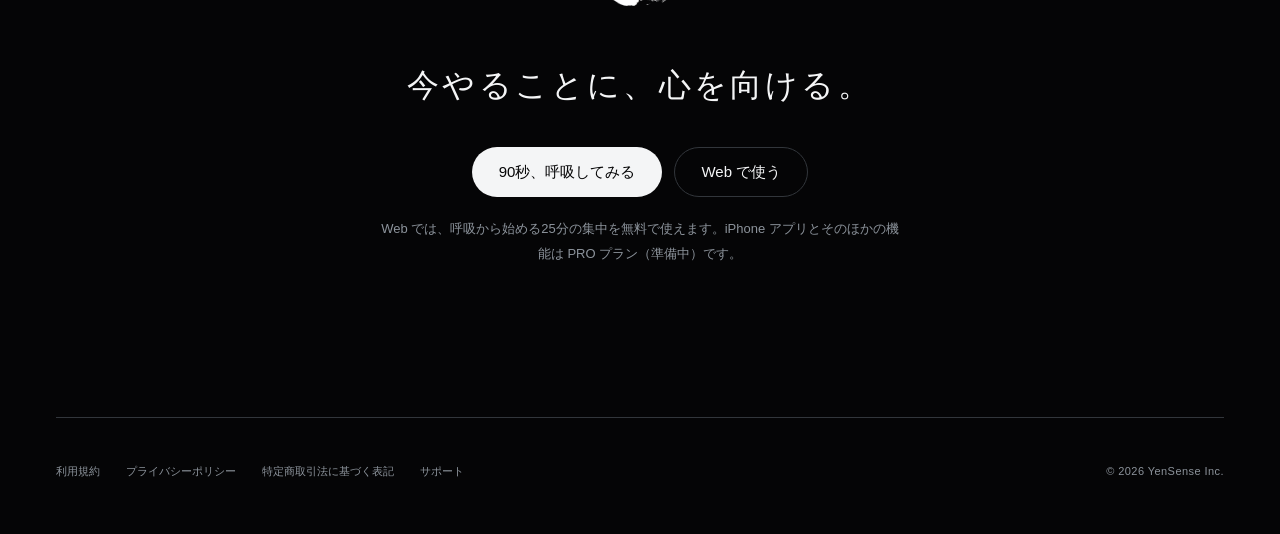
==== commit 7c5ac662: "公開（ZENnoMA 756cd8b）" ====
--- a/ja/index.html
+++ b/ja/index.html
@@ -104,37 +104,39 @@
     <div class="feature-text reveal">
       <h2 id="shield-title" class="section-title">自分を失うものは、<br>そっと閉じておく。</h2>
       <p>iPhone では選んだアプリを、集中・瞑想のあいだと、決めた予定枠の時間だけ開けないようにすることができます。Webでは指定したURLをひらけなくなるようにすることも可能。どうしても開かなければいけないときは、呼吸をしてから5分間だけ開けます。</p>
-      <p class="small">WebのサイトブロックにはChrome・Edgeの拡張機能が必要です。呼吸後の5分間の一時解除はiPhoneで利用できます。</p>
+      <p class="small">Web のサイトブロックには Chrome・Edge の拡張機能が必要です。呼吸してから5分だけ開くのは、iPhone と Web の両方で使えます。</p>
     </div>
     <figure class="shot reveal"><div class="shot-frame" data-shot="閉じたアプリ"><img src="/assets/shots/ja/shield.png" alt="閉じたアプリを開こうとしたときの画面" width="1179" height="2556" loading="lazy" onerror="this.hidden=true"></div></figure>
   </section>
 
   <section class="plans reveal" aria-labelledby="plans-title">
     <h2 id="plans-title" class="section-title">プランについて</h2>
-    <p class="plans-intro">基本の集中と瞑想は無料で。日々の実践を広げるPROプランを準備しています。</p>
+    <p class="plans-intro">Web では、呼吸から始める25分の集中を無料で使えます。iPhone アプリと、そのほかの機能は PRO プランで。</p>
     <table class="plan-table">
       <caption class="visually-hidden">無料とPROの機能比較</caption>
-      <thead><tr><th scope="col">機能</th><th scope="col">無料</th><th scope="col">PRO<small>準備中</small></th></tr></thead>
+      <thead><tr><th scope="col">機能</th><th scope="col">無料<small>Web</small></th><th scope="col">PRO<small>準備中</small></th></tr></thead>
       <tbody>
-        <tr><th scope="row">集中</th><td>25分</td><td>時間を選べる</td></tr>
-        <tr><th scope="row">瞑想</th><td>10分</td><td>時間を選べる</td></tr>
+        <tr><th scope="row">呼吸から始める集中</th><td>25分</td><td>時間を選べる</td></tr>
+        <tr><th scope="row">瞑想</th><td>—</td><td>時間を選べる</td></tr>
+        <tr><th scope="row">気が散ったときの呼吸</th><td>—</td><td>利用できる</td></tr>
         <tr><th scope="row">背景音</th><td>既定の音</td><td>選べる</td></tr>
         <tr><th scope="row">スケジュール・ひな形</th><td>—</td><td>利用できる</td></tr>
         <tr><th scope="row">取り組むこと・型</th><td>—</td><td>利用できる</td></tr>
         <tr><th scope="row">集中・瞑想の記録</th><td>保存する</td><td>保存して見る</td></tr>
         <tr><th scope="row">アプリ・サイトのブロック</th><td>—</td><td>利用できる※</td></tr>
+        <tr><th scope="row">iPhone アプリ</th><td>—</td><td>利用できる<br>（7日間の無料体験）</td></tr>
         <tr><th scope="row">予定・記録の同期</th><td>利用できる</td><td>利用できる</td></tr>
       </tbody>
     </table>
-    <p class="small">PROは月額・年額のサブスクリプションを予定しています。価格・提供開始日は決まり次第ご案内します。</p>
-    <p class="small plans-platforms">※アプリのブロックはiPhone、サイトブロックはWebのChrome・Edge拡張で利用します。</p>
+    <p class="small">PRO は月額500円・年額4,800円（税込）のサブスクリプションです。iPhone アプリは7日間の無料体験から始められます。提供開始日は決まり次第ご案内します。</p>
+    <p class="small plans-platforms">※アプリのブロックは iPhone、サイトのブロックは Web の Chrome・Edge 拡張機能で使えます。どちらも、呼吸してから5分だけ開けます。</p>
   </section>
 
   <section class="closing" aria-labelledby="closing-title">
     <span class="closing-enso" aria-hidden="true"><img class="on-ink" src="/assets/enso-on-ink.png" alt="" width="160" height="160" loading="lazy"><img class="on-paper" src="/assets/enso-on-paper.png" alt="" width="160" height="160" loading="lazy"></span>
     <h2 id="closing-title" class="section-title">今やることに、心を向ける。</h2>
     <div class="actions"><button class="button primary" type="button" data-breath-open>90秒、呼吸してみる</button><a class="button quiet" href="https://app.zennoma.com/?lang=ja">Web で使う</a></div>
-    <p class="small">基本の集中（呼吸から25分の集中）と、10分の瞑想は無料です。PROプランは準備中です。</p>
+    <p class="small">Web では、呼吸から始める25分の集中を無料で使えます。iPhone アプリとそのほかの機能は PRO プラン（準備中）です。</p>
   </section>
 </main>
 
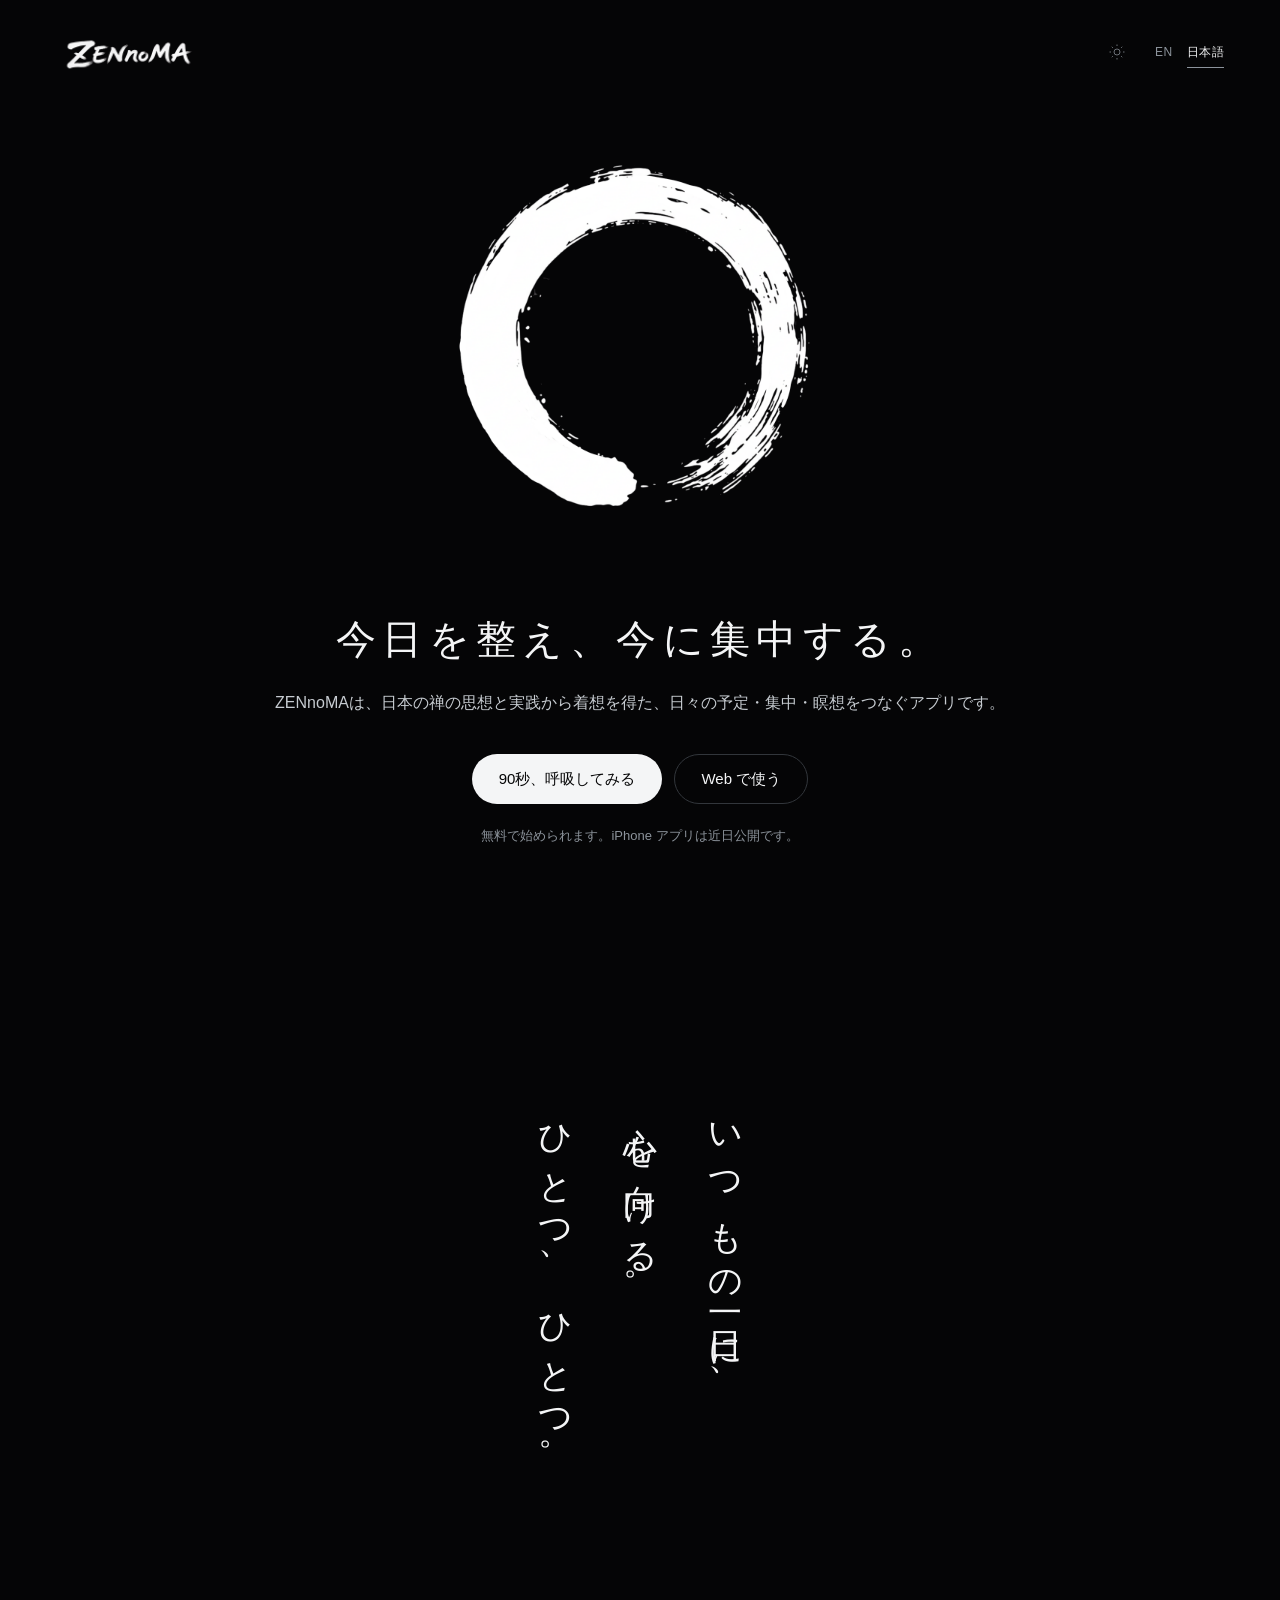
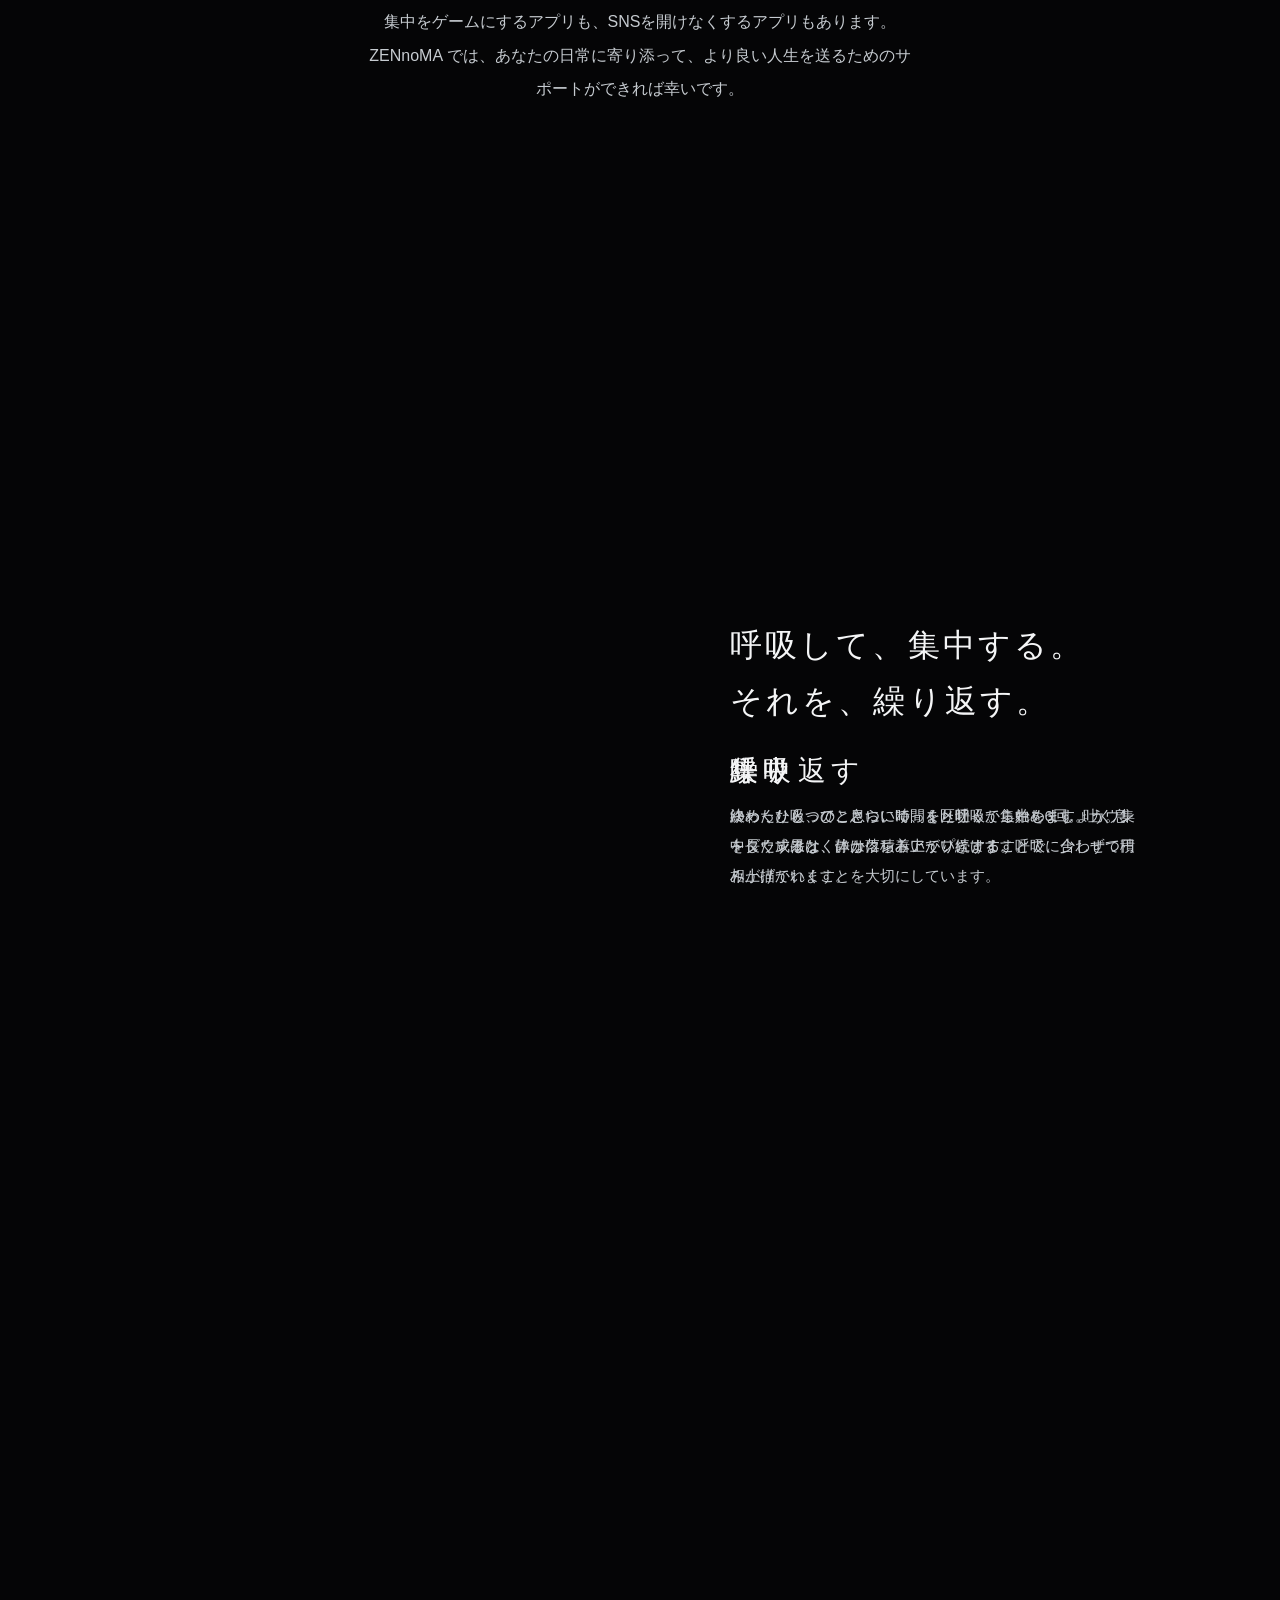
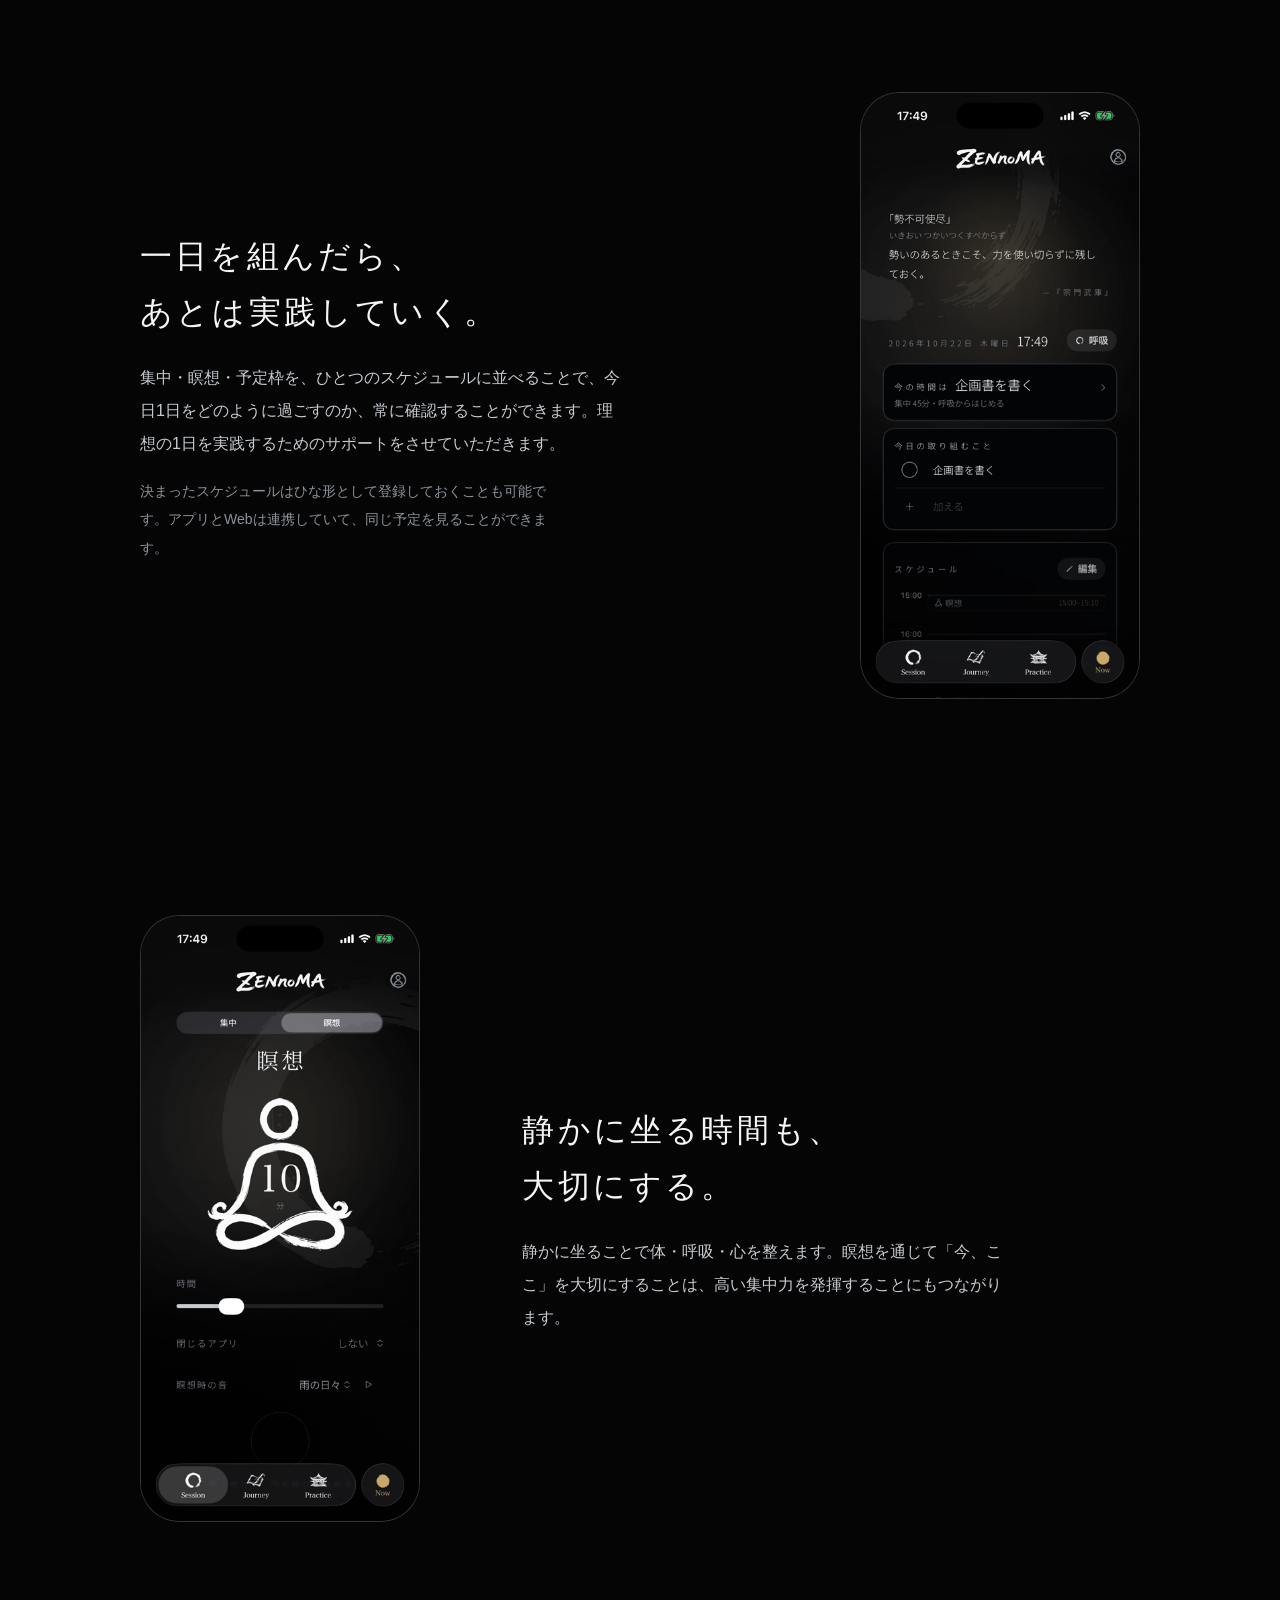
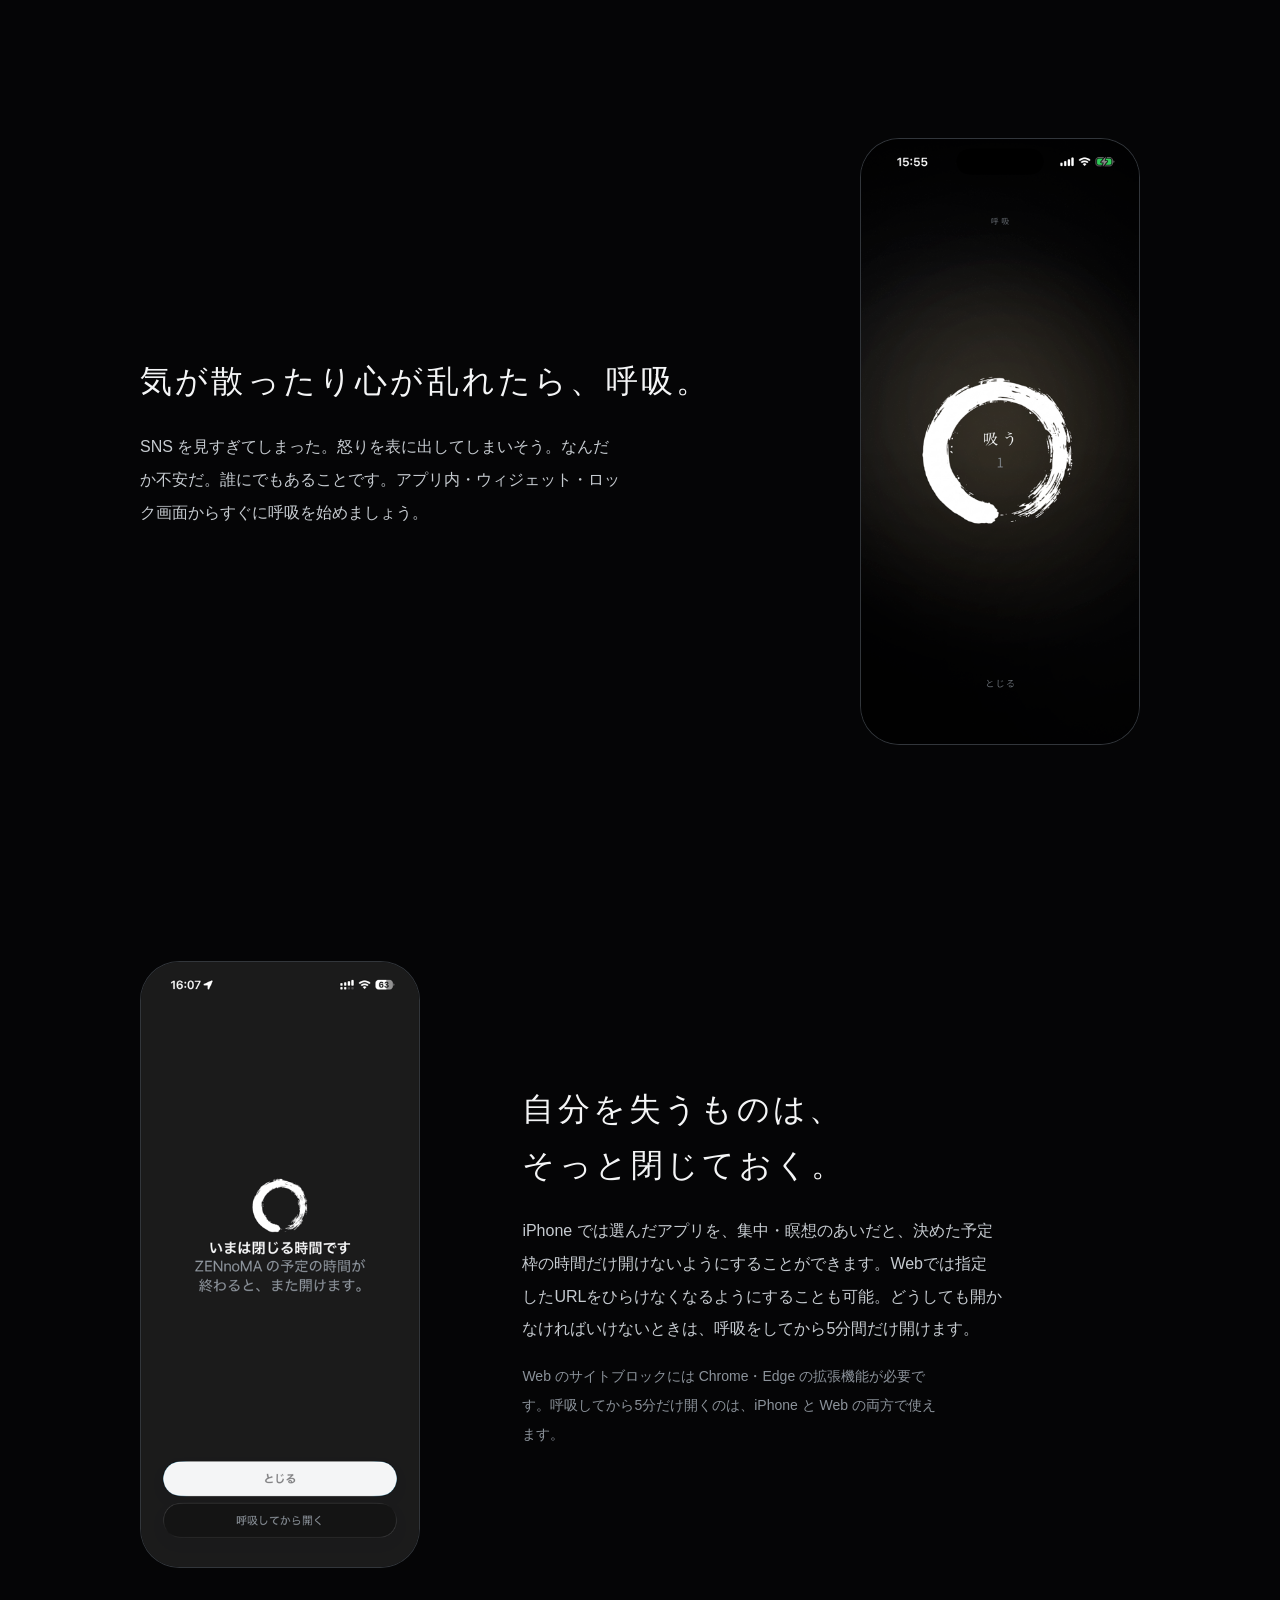
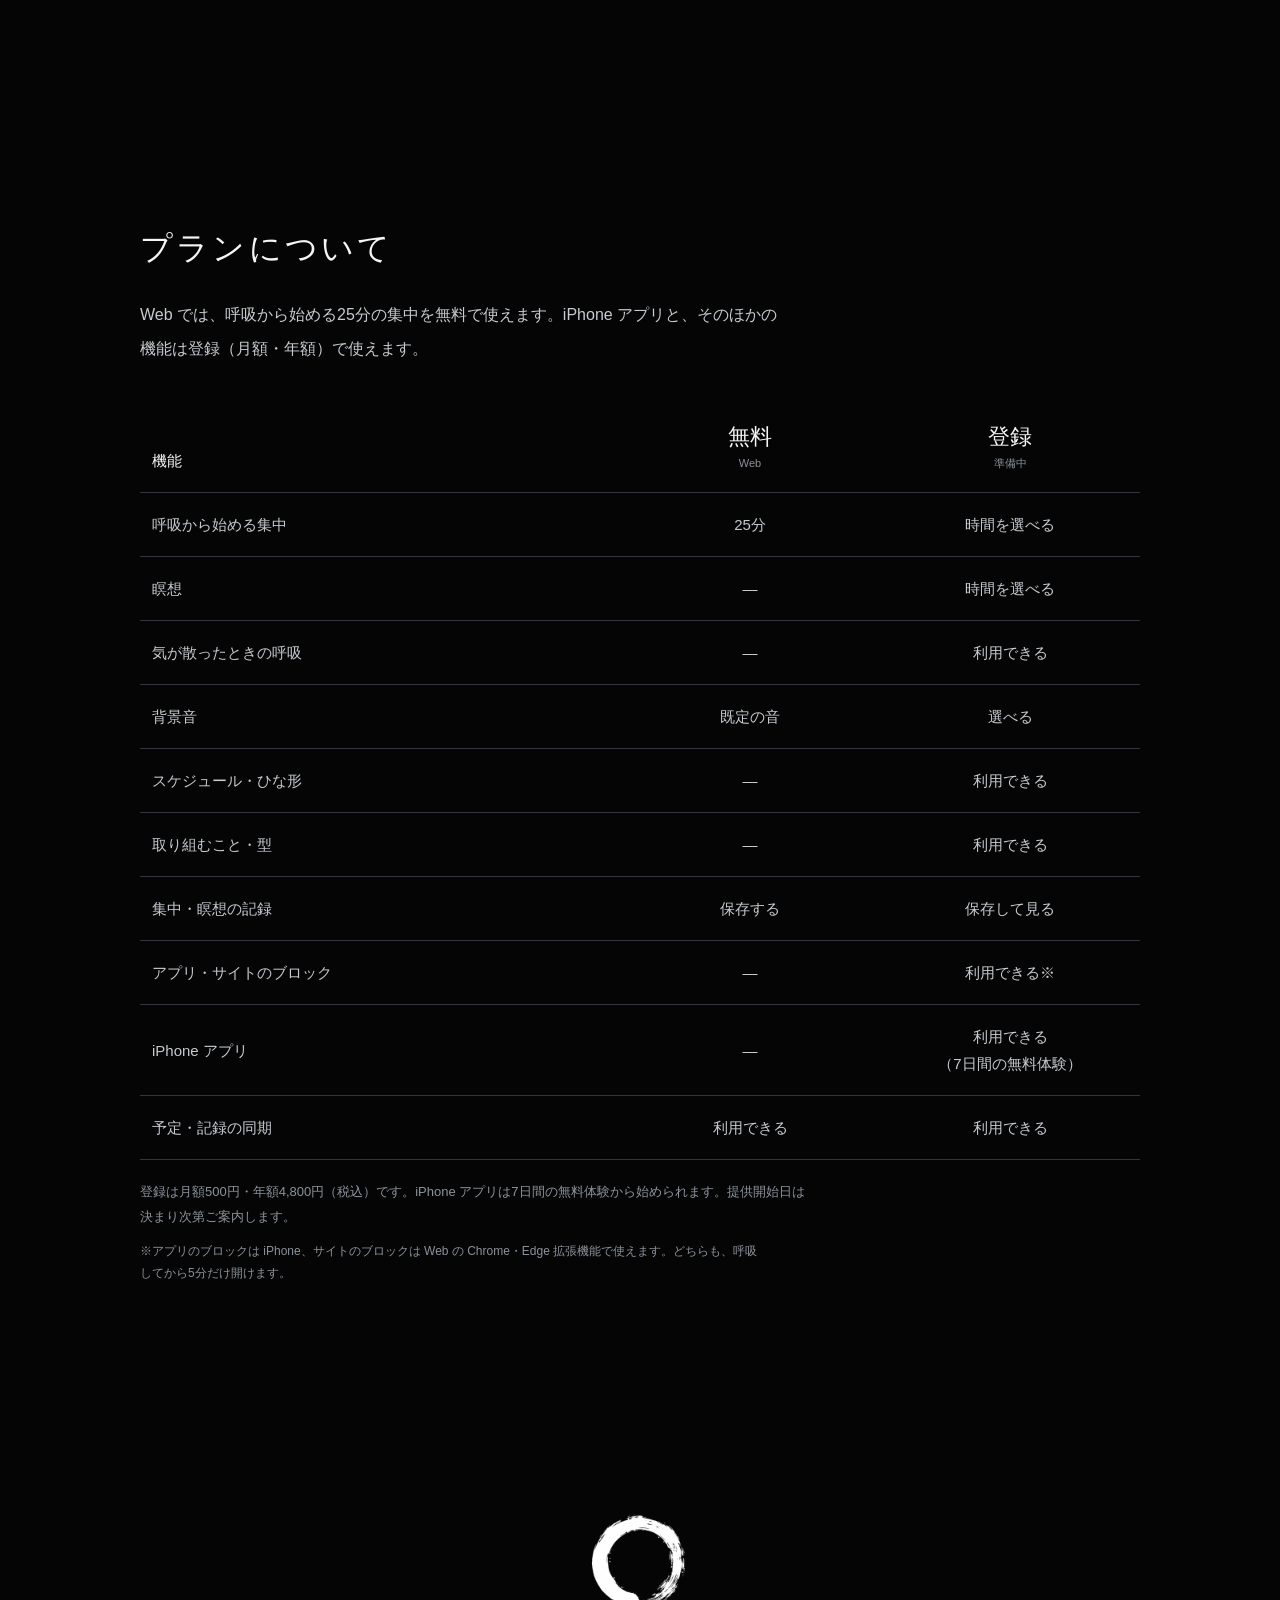
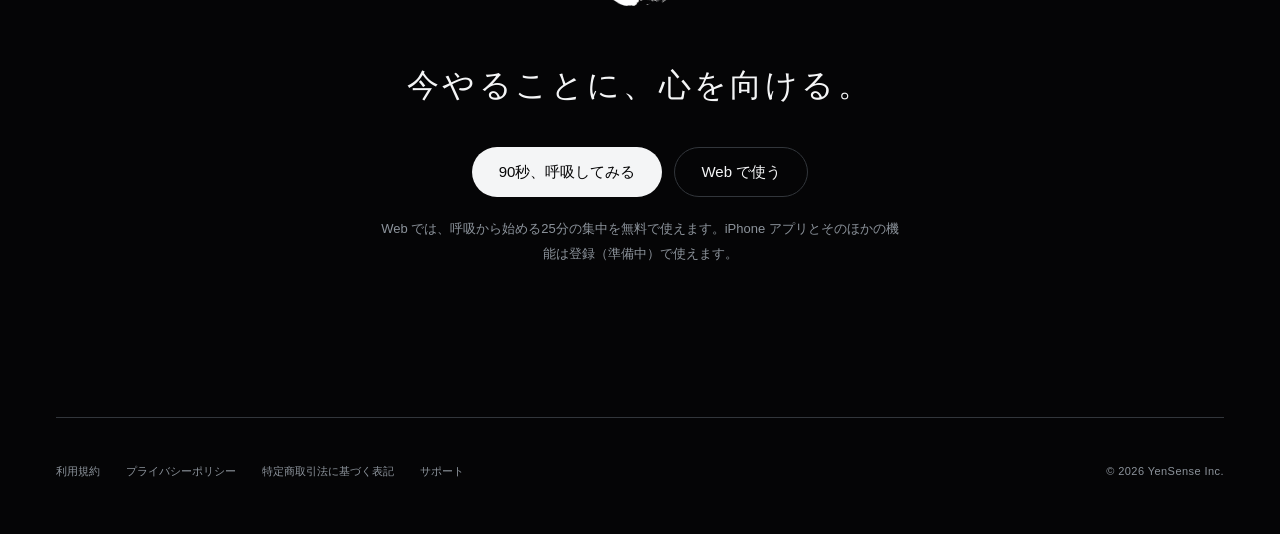
==== commit 19bad7f0: "公開（ZENnoMA 9195ba6）" ====
--- a/ja/index.html
+++ b/ja/index.html
@@ -111,10 +111,10 @@
 
   <section class="plans reveal" aria-labelledby="plans-title">
     <h2 id="plans-title" class="section-title">プランについて</h2>
-    <p class="plans-intro">Web では、呼吸から始める25分の集中を無料で使えます。iPhone アプリと、そのほかの機能は PRO プランで。</p>
+    <p class="plans-intro">Web では、呼吸から始める25分の集中を無料で使えます。iPhone アプリと、そのほかの機能は登録（月額・年額）で使えます。</p>
     <table class="plan-table">
-      <caption class="visually-hidden">無料とPROの機能比較</caption>
-      <thead><tr><th scope="col">機能</th><th scope="col">無料<small>Web</small></th><th scope="col">PRO<small>準備中</small></th></tr></thead>
+      <caption class="visually-hidden">無料と登録の機能比較</caption>
+      <thead><tr><th scope="col">機能</th><th scope="col">無料<small>Web</small></th><th scope="col">登録<small>準備中</small></th></tr></thead>
       <tbody>
         <tr><th scope="row">呼吸から始める集中</th><td>25分</td><td>時間を選べる</td></tr>
         <tr><th scope="row">瞑想</th><td>—</td><td>時間を選べる</td></tr>
@@ -128,7 +128,7 @@
         <tr><th scope="row">予定・記録の同期</th><td>利用できる</td><td>利用できる</td></tr>
       </tbody>
     </table>
-    <p class="small">PRO は月額500円・年額4,800円（税込）のサブスクリプションです。iPhone アプリは7日間の無料体験から始められます。提供開始日は決まり次第ご案内します。</p>
+    <p class="small">登録は月額500円・年額4,800円（税込）です。iPhone アプリは7日間の無料体験から始められます。提供開始日は決まり次第ご案内します。</p>
     <p class="small plans-platforms">※アプリのブロックは iPhone、サイトのブロックは Web の Chrome・Edge 拡張機能で使えます。どちらも、呼吸してから5分だけ開けます。</p>
   </section>
 
@@ -136,7 +136,7 @@
     <span class="closing-enso" aria-hidden="true"><img class="on-ink" src="/assets/enso-on-ink.png" alt="" width="160" height="160" loading="lazy"><img class="on-paper" src="/assets/enso-on-paper.png" alt="" width="160" height="160" loading="lazy"></span>
     <h2 id="closing-title" class="section-title">今やることに、心を向ける。</h2>
     <div class="actions"><button class="button primary" type="button" data-breath-open>90秒、呼吸してみる</button><a class="button quiet" href="https://app.zennoma.com/?lang=ja">Web で使う</a></div>
-    <p class="small">Web では、呼吸から始める25分の集中を無料で使えます。iPhone アプリとそのほかの機能は PRO プラン（準備中）です。</p>
+    <p class="small">Web では、呼吸から始める25分の集中を無料で使えます。iPhone アプリとそのほかの機能は登録（準備中）で使えます。</p>
   </section>
 </main>
 
--- a/lp/lp-sections.css
+++ b/lp/lp-sections.css
@@ -60,6 +60,10 @@
   .plan-table th, .plan-table td { padding: 15px 8px; }
   .plan-table th:first-child { width: 42%; }
   .plan-table thead th:not(:first-child) { font-size: 18px; }
+  /* 英語の見出し「Subscription」が単語の途中で折れないよう、最後の列を広く・見出しを小さく（日本語の「購読」は短いので変えない） */
+  .plan-table:lang(en) th:first-child { width: 36%; }
+  .plan-table:lang(en) thead th:last-child { width: 36%; }
+  .plan-table:lang(en) thead th:not(:first-child) { font-size: 16px; overflow-wrap: normal; hyphens: auto; }
   .feature { padding-top: 9vh; padding-bottom: 9vh; }
   .landing .foot { display: block; }
   .landing .foot p { margin-top: 16px; }
